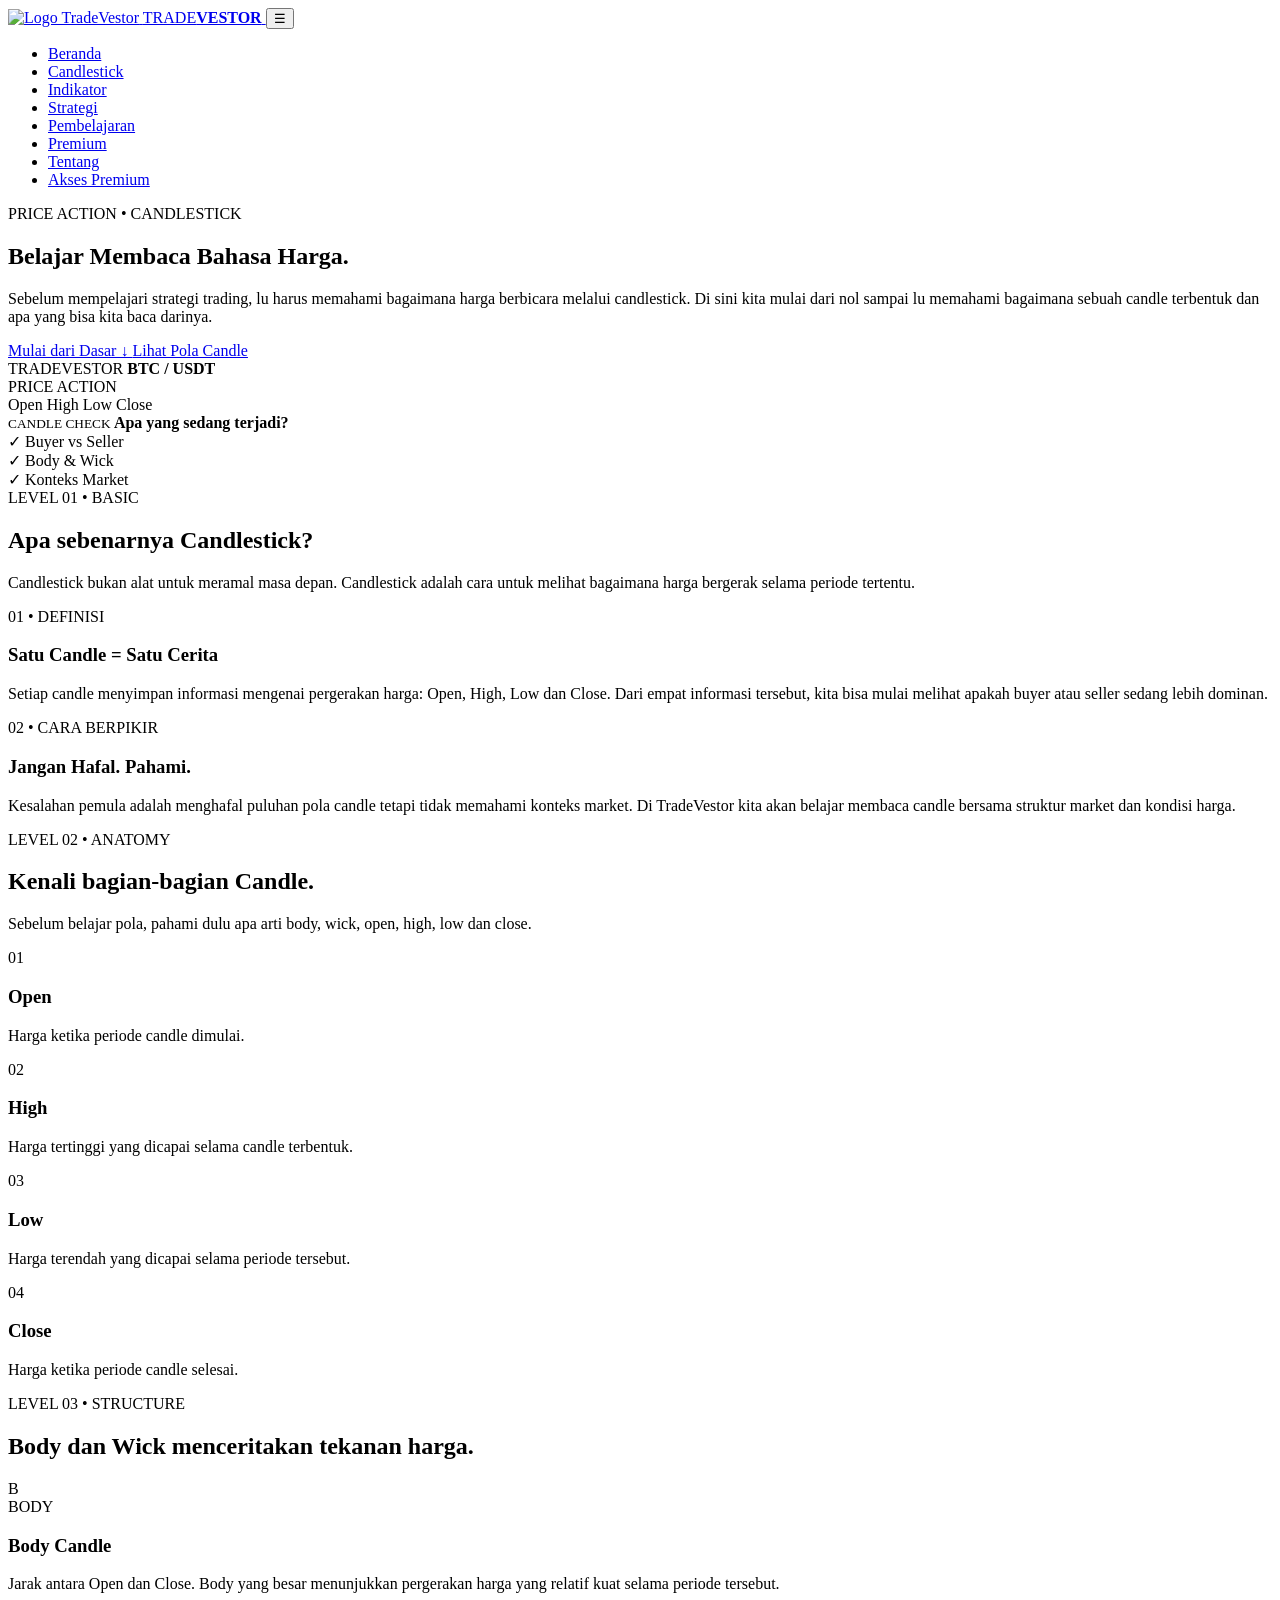
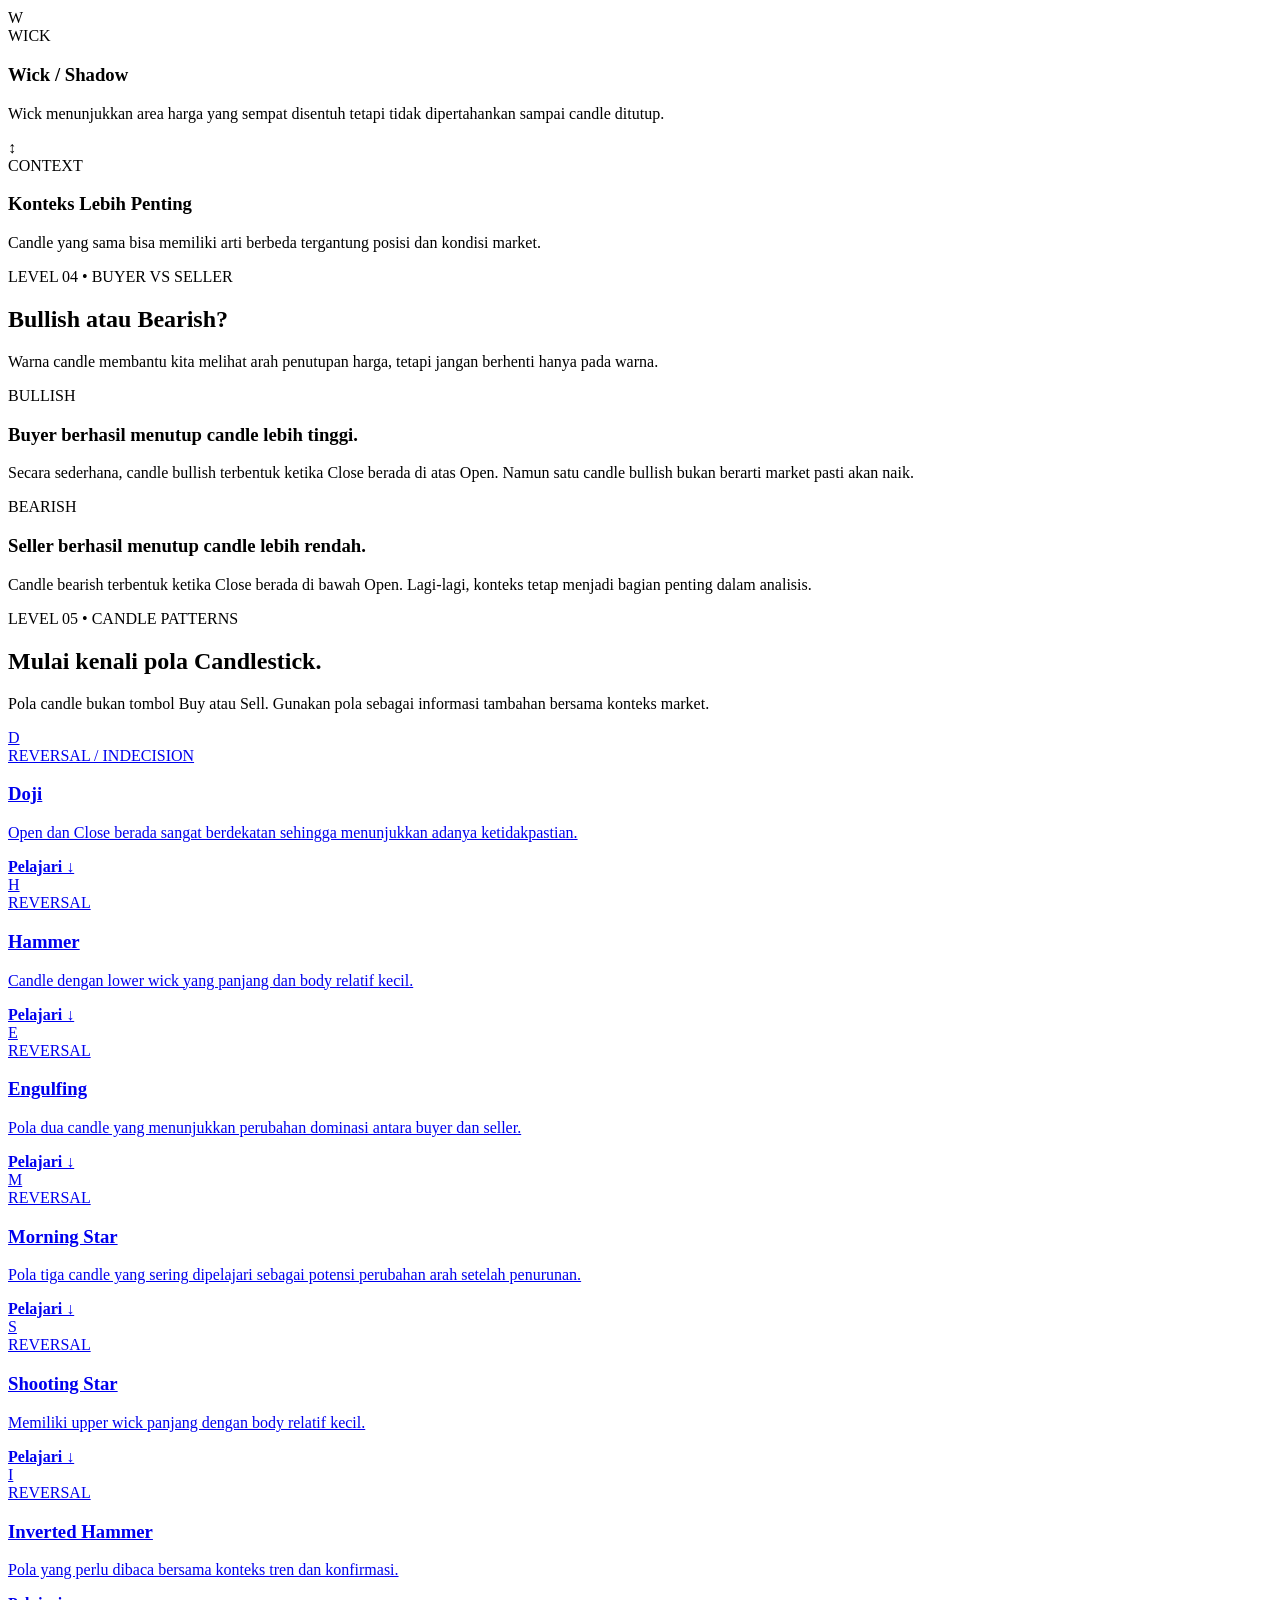
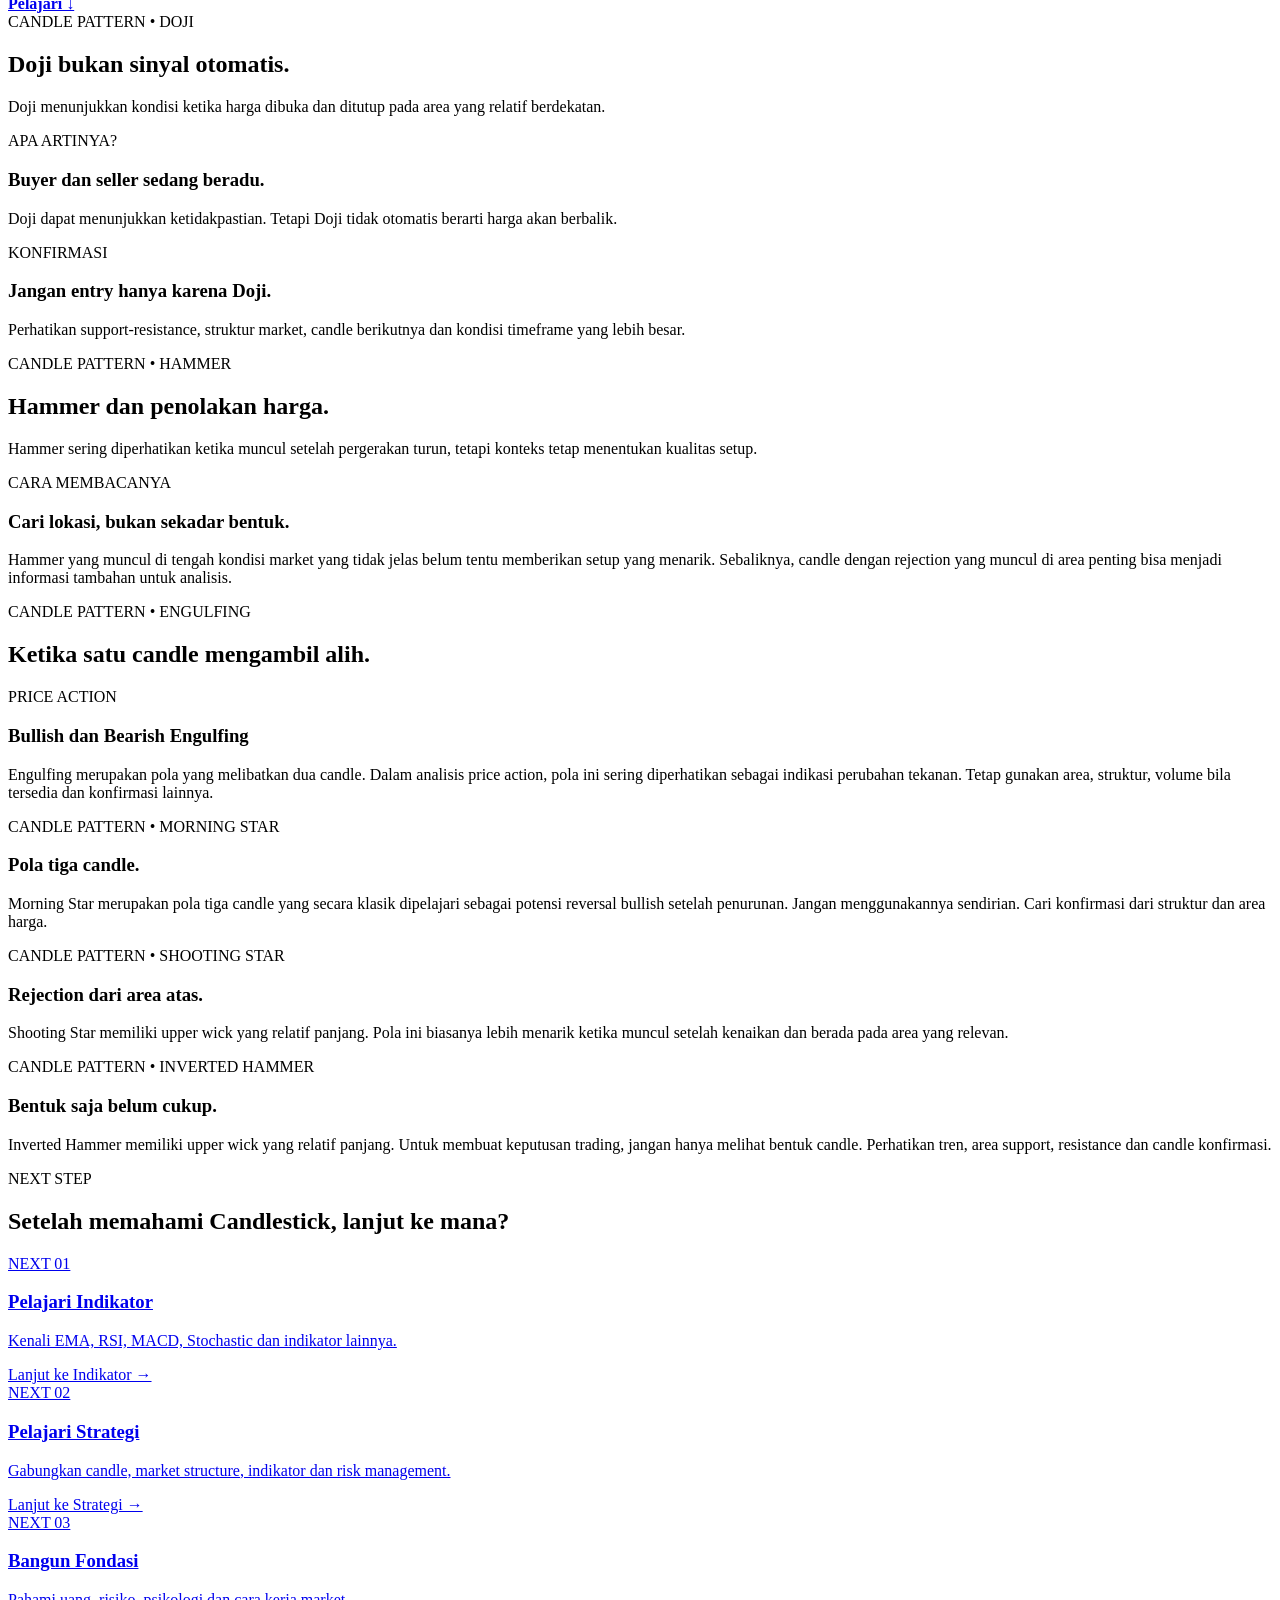
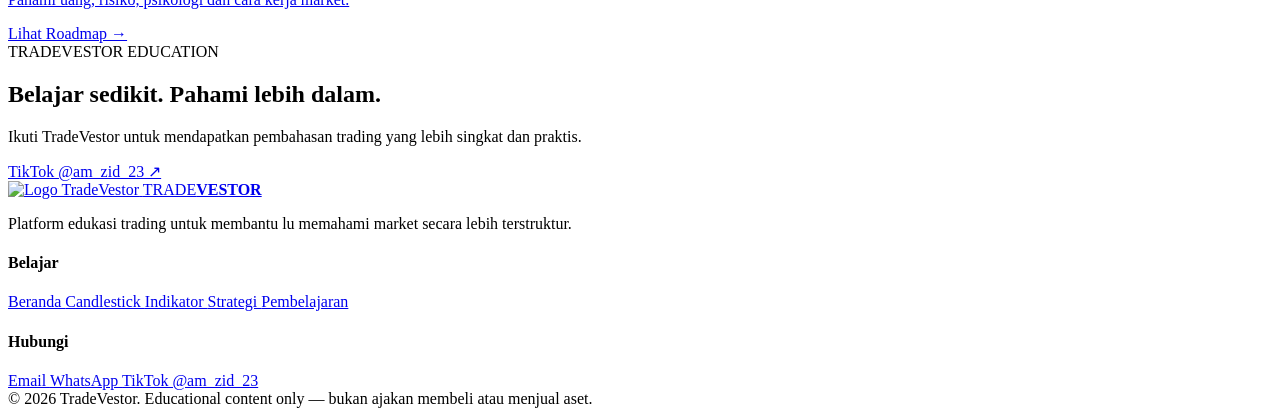
==== candlestick.html @ c384c340 "Update candlestick.html Signed-off-by: Master023 <113614652+Master023@users.noreply.github.com>" ====
<!DOCTYPE html>
<html lang="id">
<head>
    <meta charset="UTF-8">
    <meta name="viewport" content="width=device-width, initial-scale=1.0">

    <title>Belajar Candlestick dari Nol — TradeVestor</title>

    <meta name="description"
        content="Pelajari candlestick dari nol: Open, High, Low, Close, body, wick, Doji, Hammer, Engulfing, Morning Star dan pola candlestick lainnya.">

    <link rel="icon" href="assets/logo.jpg">
    <link rel="stylesheet" href="CSS/style.css">
</head>

<body>

<!-- ================= NAVBAR ================= -->

<header class="navbar">

    <div class="container nav-container">

        <a href="index.html" class="brand">

            <img
                src="assets/logo.jpg"
                alt="Logo TradeVestor"
            >

            <span>
                TRADE<b>VESTOR</b>
            </span>

        </a>

        <button
            class="menu-btn"
            id="menuBtn"
            aria-label="Buka menu"
        >
            ☰
        </button>

        <nav>

            <ul class="nav-links" id="navLinks">

                <li>
                    <a href="index.html">
                        Beranda
                    </a>
                </li>

                <li>
                    <a href="candlestick.html" class="active">
                        Candlestick
                    </a>
                </li>

                <li>
                    <a href="indikator.html">
                        Indikator
                    </a>
                </li>

                <li>
                    <a href="strategi.html">
                        Strategi
                    </a>
                </li>

                <li>
                    <a href="pembelajaran.html">
                        Pembelajaran
                    </a>
                </li>

                <li>
                    <a href="premium.html">
                        Premium
                    </a>
                </li>

                <li>
                    <a href="tentang.html">
                        Tentang
                    </a>
                </li>

                <li>
                    <a
                        href="premium.html"
                        class="nav-cta"
                    >
                        Akses Premium
                    </a>
                </li>

            </ul>

        </nav>

    </div>

</header>


<!-- ================= MAIN ================= -->

<main>


<!-- ================= HERO ================= -->

<section class="hero">

    <div class="container hero-grid">

        <div class="reveal">

            <span class="eyebrow">

                <span class="dot"></span>

                PRICE ACTION • CANDLESTICK

            </span>


            <h1>

                Belajar Membaca
                <span class="gradient">
                    Bahasa Harga.
                </span>

            </h1>


            <p class="lead">

                Sebelum mempelajari strategi trading,
                lu harus memahami bagaimana harga
                berbicara melalui candlestick.

                Di sini kita mulai dari nol sampai lu
                memahami bagaimana sebuah candle
                terbentuk dan apa yang bisa kita baca
                darinya.

            </p>


            <div class="actions">

                <a
                    href="#dasar"
                    class="btn btn-primary"
                >
                    Mulai dari Dasar ↓
                </a>


                <a
                    href="#pola"
                    class="btn btn-secondary"
                >
                    Lihat Pola Candle
                </a>

            </div>

        </div>


        <!-- ================= CHART ================= -->

        <div class="hero-visual reveal">

            <div class="chart-card">

                <div class="chart-header">

                    <div>

                        <span>
                            TRADEVESTOR
                        </span>

                        <strong>
                            BTC / USDT
                        </strong>

                    </div>

                    <div class="chart-status">
                        PRICE ACTION
                    </div>

                </div>


                <div class="chart-area">

                    <div class="chart-grid"></div>

                    <div class="candle candle-1">
                        <span class="wick"></span>
                        <span class="body"></span>
                    </div>

                    <div class="candle red candle-2">
                        <span class="wick"></span>
                        <span class="body"></span>
                    </div>

                    <div class="candle candle-3">
                        <span class="wick"></span>
                        <span class="body"></span>
                    </div>

                    <div class="candle candle-4">
                        <span class="wick"></span>
                        <span class="body"></span>
                    </div>

                    <div class="candle red candle-5">
                        <span class="wick"></span>
                        <span class="body"></span>
                    </div>

                    <div class="candle candle-6">
                        <span class="wick"></span>
                        <span class="body"></span>
                    </div>

                    <div class="candle red candle-7">
                        <span class="wick"></span>
                        <span class="body"></span>
                    </div>

                    <div class="candle candle-8">
                        <span class="wick"></span>
                        <span class="body"></span>
                    </div>

                    <div class="candle candle-9">
                        <span class="wick"></span>
                        <span class="body"></span>
                    </div>

                    <div class="chart-line"></div>

                </div>


                <div class="chart-footer">

                    <span>
                        Open
                    </span>

                    <span>
                        High
                    </span>

                    <span>
                        Low
                    </span>

                    <span>
                        Close
                    </span>

                </div>

            </div>


            <div class="floating-analysis">

                <small>
                    CANDLE CHECK
                </small>

                <strong>
                    Apa yang sedang terjadi?
                </strong>

                <div class="check">
                    ✓ Buyer vs Seller
                </div>

                <div class="check">
                    ✓ Body & Wick
                </div>

                <div class="check">
                    ✓ Konteks Market
                </div>

            </div>

        </div>

    </div>

</section>



<!-- ================= DASAR ================= -->

<section
    class="section"
    id="dasar"
>

    <div class="container">

        <div class="section-head">

            <span class="kicker">
                LEVEL 01 • BASIC
            </span>

            <h2>
                Apa sebenarnya Candlestick?
            </h2>

            <p>

                Candlestick bukan alat untuk
                meramal masa depan.

                Candlestick adalah cara untuk
                melihat bagaimana harga bergerak
                selama periode tertentu.

            </p>

        </div>


        <div class="split">


            <div class="article">

                <span class="tag">
                    01 • DEFINISI
                </span>

                <h3>
                    Satu Candle = Satu Cerita
                </h3>

                <p>

                    Setiap candle menyimpan informasi
                    mengenai pergerakan harga:

                    Open, High, Low dan Close.

                    Dari empat informasi tersebut,
                    kita bisa mulai melihat apakah
                    buyer atau seller sedang lebih dominan.

                </p>

            </div>


            <div class="article">

                <span class="tag">
                    02 • CARA BERPIKIR
                </span>

                <h3>
                    Jangan Hafal. Pahami.
                </h3>

                <p>

                    Kesalahan pemula adalah menghafal
                    puluhan pola candle tetapi tidak
                    memahami konteks market.

                    Di TradeVestor kita akan belajar
                    membaca candle bersama struktur
                    market dan kondisi harga.

                </p>

            </div>


        </div>

    </div>

</section>



<!-- ================= ANATOMY ================= -->

<section class="section">

    <div class="container">

        <div class="section-head">

            <span class="kicker">
                LEVEL 02 • ANATOMY
            </span>

            <h2>
                Kenali bagian-bagian Candle.
            </h2>

            <p>

                Sebelum belajar pola,
                pahami dulu apa arti body,
                wick, open, high, low dan close.

            </p>

        </div>


        <div class="grid-4">


            <div class="card">

                <div class="number">
                    01
                </div>

                <h3>
                    Open
                </h3>

                <p>

                    Harga ketika periode candle
                    dimulai.

                </p>

            </div>


            <div class="card">

                <div class="number">
                    02
                </div>

                <h3>
                    High
                </h3>

                <p>

                    Harga tertinggi yang dicapai
                    selama candle terbentuk.

                </p>

            </div>


            <div class="card">

                <div class="number">
                    03
                </div>

                <h3>
                    Low
                </h3>

                <p>

                    Harga terendah yang dicapai
                    selama periode tersebut.

                </p>

            </div>


            <div class="card">

                <div class="number">
                    04
                </div>

                <h3>
                    Close
                </h3>

                <p>

                    Harga ketika periode candle
                    selesai.

                </p>

            </div>


        </div>

    </div>

</section>



<!-- ================= BODY & WICK ================= -->

<section class="section">

    <div class="container">

        <div class="section-head">

            <span class="kicker">
                LEVEL 03 • STRUCTURE
            </span>

            <h2>
                Body dan Wick menceritakan
                tekanan harga.
            </h2>

        </div>


        <div class="learning-grid">


            <div class="learning-card">

                <div class="learning-icon">
                    B
                </div>

                <span class="tag">
                    BODY
                </span>

                <h3>
                    Body Candle
                </h3>

                <p>

                    Jarak antara Open dan Close.

                    Body yang besar menunjukkan
                    pergerakan harga yang relatif
                    kuat selama periode tersebut.

                </p>

            </div>


            <div class="learning-card">

                <div class="learning-icon">
                    W
                </div>

                <span class="tag">
                    WICK
                </span>

                <h3>
                    Wick / Shadow
                </h3>

                <p>

                    Wick menunjukkan area harga
                    yang sempat disentuh tetapi
                    tidak dipertahankan sampai
                    candle ditutup.

                </p>

            </div>


            <div class="learning-card">

                <div class="learning-icon">
                    ↕
                </div>

                <span class="tag">
                    CONTEXT
                </span>

                <h3>
                    Konteks Lebih Penting
                </h3>

                <p>

                    Candle yang sama bisa memiliki
                    arti berbeda tergantung posisi
                    dan kondisi market.

                </p>

            </div>


        </div>

    </div>

</section>



<!-- ================= BULLISH BEARISH ================= -->

<section class="section">

    <div class="container">

        <div class="section-head">

            <span class="kicker">
                LEVEL 04 • BUYER VS SELLER
            </span>

            <h2>
                Bullish atau Bearish?
            </h2>

            <p>

                Warna candle membantu kita melihat
                arah penutupan harga, tetapi jangan
                berhenti hanya pada warna.

            </p>

        </div>


        <div class="split">


            <div class="article">

                <span class="tag">
                    BULLISH
                </span>

                <h3>
                    Buyer berhasil menutup candle
                    lebih tinggi.
                </h3>

                <p>

                    Secara sederhana, candle bullish
                    terbentuk ketika Close berada
                    di atas Open.

                    Namun satu candle bullish
                    bukan berarti market pasti
                    akan naik.

                </p>

            </div>


            <div class="article">

                <span class="tag">
                    BEARISH
                </span>

                <h3>
                    Seller berhasil menutup candle
                    lebih rendah.
                </h3>

                <p>

                    Candle bearish terbentuk ketika
                    Close berada di bawah Open.

                    Lagi-lagi, konteks tetap menjadi
                    bagian penting dalam analisis.

                </p>

            </div>


        </div>

    </div>

</section>



<!-- ================= POLA ================= -->

<section
    class="section"
    id="pola"
>

    <div class="container">

        <div class="section-head">

            <span class="kicker">
                LEVEL 05 • CANDLE PATTERNS
            </span>

            <h2>
                Mulai kenali pola Candlestick.
            </h2>

            <p>

                Pola candle bukan tombol Buy atau Sell.
                Gunakan pola sebagai informasi tambahan
                bersama konteks market.

            </p>

        </div>


        <div class="learning-grid">


            <a
                href="#doji"
                class="learning-card"
            >

                <div class="learning-icon">
                    D
                </div>

                <span class="tag">
                    REVERSAL / INDECISION
                </span>

                <h3>
                    Doji
                </h3>

                <p>

                    Open dan Close berada sangat
                    berdekatan sehingga menunjukkan
                    adanya ketidakpastian.

                </p>

                <strong>
                    Pelajari ↓
                </strong>

            </a>


            <a
                href="#hammer"
                class="learning-card"
            >

                <div class="learning-icon">
                    H
                </div>

                <span class="tag">
                    REVERSAL
                </span>

                <h3>
                    Hammer
                </h3>

                <p>

                    Candle dengan lower wick yang
                    panjang dan body relatif kecil.

                </p>

                <strong>
                    Pelajari ↓
                </strong>

            </a>


            <a
                href="#engulfing"
                class="learning-card"
            >

                <div class="learning-icon">
                    E
                </div>

                <span class="tag">
                    REVERSAL
                </span>

                <h3>
                    Engulfing
                </h3>

                <p>

                    Pola dua candle yang menunjukkan
                    perubahan dominasi antara buyer
                    dan seller.

                </p>

                <strong>
                    Pelajari ↓
                </strong>

            </a>


            <a
                href="#morningstar"
                class="learning-card"
            >

                <div class="learning-icon">
                    M
                </div>

                <span class="tag">
                    REVERSAL
                </span>

                <h3>
                    Morning Star
                </h3>

                <p>

                    Pola tiga candle yang sering
                    dipelajari sebagai potensi
                    perubahan arah setelah penurunan.

                </p>

                <strong>
                    Pelajari ↓
                </strong>

            </a>


            <a
                href="#shootingstar"
                class="learning-card"
            >

                <div class="learning-icon">
                    S
                </div>

                <span class="tag">
                    REVERSAL
                </span>

                <h3>
                    Shooting Star
                </h3>

                <p>

                    Memiliki upper wick panjang
                    dengan body relatif kecil.

                </p>

                <strong>
                    Pelajari ↓
                </strong>

            </a>


            <a
                href="#invertedhammer"
                class="learning-card"
            >

                <div class="learning-icon">
                    I
                </div>

                <span class="tag">
                    REVERSAL
                </span>

                <h3>
                    Inverted Hammer
                </h3>

                <p>

                    Pola yang perlu dibaca bersama
                    konteks tren dan konfirmasi.

                </p>

                <strong>
                    Pelajari ↓
                </strong>

            </a>


        </div>

    </div>

</section>



<!-- ================= DOJI ================= -->

<section
    class="section"
    id="doji"
>

    <div class="container">

        <div class="section-head">

            <span class="kicker">
                CANDLE PATTERN • DOJI
            </span>

            <h2>
                Doji bukan sinyal otomatis.
            </h2>

            <p>

                Doji menunjukkan kondisi ketika
                harga dibuka dan ditutup pada
                area yang relatif berdekatan.

            </p>

        </div>


        <div class="split">


            <div class="article">

                <span class="tag">
                    APA ARTINYA?
                </span>

                <h3>
                    Buyer dan seller sedang beradu.
                </h3>

                <p>

                    Doji dapat menunjukkan
                    ketidakpastian.

                    Tetapi Doji tidak otomatis
                    berarti harga akan berbalik.

                </p>

            </div>


            <div class="article">

                <span class="tag">
                    KONFIRMASI
                </span>

                <h3>
                    Jangan entry hanya karena Doji.
                </h3>

                <p>

                    Perhatikan support-resistance,
                    struktur market, candle berikutnya
                    dan kondisi timeframe yang lebih besar.

                </p>

            </div>


        </div>

    </div>

</section>



<!-- ================= HAMMER ================= -->

<section
    class="section"
    id="hammer"
>

    <div class="container">

        <div class="section-head">

            <span class="kicker">
                CANDLE PATTERN • HAMMER
            </span>

            <h2>
                Hammer dan penolakan harga.
            </h2>

            <p>

                Hammer sering diperhatikan ketika
                muncul setelah pergerakan turun,
                tetapi konteks tetap menentukan
                kualitas setup.

            </p>

        </div>


        <div class="article">

            <span class="tag">
                CARA MEMBACANYA
            </span>

            <h3>
                Cari lokasi, bukan sekadar bentuk.
            </h3>

            <p>

                Hammer yang muncul di tengah kondisi
                market yang tidak jelas belum tentu
                memberikan setup yang menarik.

                Sebaliknya, candle dengan rejection
                yang muncul di area penting bisa
                menjadi informasi tambahan untuk
                analisis.

            </p>

        </div>

    </div>

</section>



<!-- ================= ENGULFING ================= -->

<section
    class="section"
    id="engulfing"
>

    <div class="container">

        <div class="section-head">

            <span class="kicker">
                CANDLE PATTERN • ENGULFING
            </span>

            <h2>
                Ketika satu candle mengambil alih.
            </h2>

        </div>


        <div class="article">

            <span class="tag">
                PRICE ACTION
            </span>

            <h3>
                Bullish dan Bearish Engulfing
            </h3>

            <p>

                Engulfing merupakan pola yang
                melibatkan dua candle.

                Dalam analisis price action,
                pola ini sering diperhatikan
                sebagai indikasi perubahan tekanan.

                Tetap gunakan area, struktur,
                volume bila tersedia dan
                konfirmasi lainnya.

            </p>

        </div>

    </div>

</section>



<!-- ================= MORNING STAR ================= -->

<section
    class="section"
    id="morningstar"
>

    <div class="container">

        <div class="article">

            <span class="tag">
                CANDLE PATTERN • MORNING STAR
            </span>

            <h3>
                Pola tiga candle.
            </h3>

            <p>

                Morning Star merupakan pola tiga
                candle yang secara klasik dipelajari
                sebagai potensi reversal bullish
                setelah penurunan.

                Jangan menggunakannya sendirian.
                Cari konfirmasi dari struktur dan
                area harga.

            </p>

        </div>

    </div>

</section>



<!-- ================= SHOOTING STAR ================= -->

<section
    class="section"
    id="shootingstar"
>

    <div class="container">

        <div class="article">

            <span class="tag">
                CANDLE PATTERN • SHOOTING STAR
            </span>

            <h3>
                Rejection dari area atas.
            </h3>

            <p>

                Shooting Star memiliki upper wick
                yang relatif panjang.

                Pola ini biasanya lebih menarik
                ketika muncul setelah kenaikan
                dan berada pada area yang relevan.

            </p>

        </div>

    </div>

</section>



<!-- ================= INVERTED HAMMER ================= -->

<section
    class="section"
    id="invertedhammer"
>

    <div class="container">

        <div class="article">

            <span class="tag">
                CANDLE PATTERN • INVERTED HAMMER
            </span>

            <h3>
                Bentuk saja belum cukup.
            </h3>

            <p>

                Inverted Hammer memiliki upper wick
                yang relatif panjang.

                Untuk membuat keputusan trading,
                jangan hanya melihat bentuk candle.

                Perhatikan tren, area support,
                resistance dan candle konfirmasi.

            </p>

        </div>

    </div>

</section>



<!-- ================= ROADMAP ================= -->

<section class="section">

    <div class="container">

        <div class="section-head">

            <span class="kicker">
                NEXT STEP
            </span>

            <h2>
                Setelah memahami Candlestick,
                lanjut ke mana?
            </h2>

        </div>


        <div class="grid-3">


            <a
                href="indikator.html"
                class="card"
            >

                <div class="number">
                    NEXT 01
                </div>

                <h3>
                    Pelajari Indikator
                </h3>

                <p>

                    Kenali EMA, RSI, MACD,
                    Stochastic dan indikator lainnya.

                </p>

                <span>
                    Lanjut ke Indikator →
                </span>

            </a>


            <a
                href="strategi.html"
                class="card"
            >

                <div class="number">
                    NEXT 02
                </div>

                <h3>
                    Pelajari Strategi
                </h3>

                <p>

                    Gabungkan candle,
                    market structure,
                    indikator dan risk management.

                </p>

                <span>
                    Lanjut ke Strategi →
                </span>

            </a>


            <a
                href="pembelajaran.html"
                class="card"
            >

                <div class="number">
                    NEXT 03
                </div>

                <h3>
                    Bangun Fondasi
                </h3>

                <p>

                    Pahami uang, risiko,
                    psikologi dan cara kerja market.

                </p>

                <span>
                    Lihat Roadmap →
                </span>

            </a>


        </div>

    </div>

</section>



<!-- ================= CTA ================= -->

<section class="section">

    <div class="container">

        <div class="social-box">

            <div>

                <span class="kicker">
                    TRADEVESTOR EDUCATION
                </span>

                <h2>
                    Belajar sedikit.
                    Pahami lebih dalam.
                </h2>

                <p>

                    Ikuti TradeVestor untuk
                    mendapatkan pembahasan trading
                    yang lebih singkat dan praktis.

                </p>

            </div>


            <div class="actions">

                <a
                    href="https://www.tiktok.com/@am_zid_23?_r=1&_t=ZS-98n6b4WuMBJ"
                    target="_blank"
                    class="btn btn-primary"
                >
                    TikTok @am_zid_23 ↗
                </a>

            </div>

        </div>

    </div>

</section>


</main>



<!-- ================= FOOTER ================= -->

<footer>

    <div class="container">

        <div class="footer-grid">


            <div class="footer-brand">

                <a
                    href="index.html"
                    class="brand"
                >

                    <img
                        src="assets/logo.jpg"
                        alt="Logo TradeVestor"
                    >

                    <span>
                        TRADE<b>VESTOR</b>
                    </span>

                </a>


                <p>

                    Platform edukasi trading
                    untuk membantu lu memahami
                    market secara lebih terstruktur.

                </p>

            </div>


            <div>

                <h4>
                    Belajar
                </h4>

                <a href="index.html">
                    Beranda
                </a>

                <a href="candlestick.html">
                    Candlestick
                </a>

                <a href="indikator.html">
                    Indikator
                </a>

                <a href="strategi.html">
                    Strategi
                </a>

                <a href="pembelajaran.html">
                    Pembelajaran
                </a>

            </div>


            <div>

                <h4>
                    Hubungi
                </h4>

                <a href="mailto:startingfromzero95@gmail.com">
                    Email
                </a>

                <a
                    href="https://wa.me/6285872061255"
                    target="_blank"
                >
                    WhatsApp
                </a>

                <a
                    href="https://www.tiktok.com/@am_zid_23?_r=1&_t=ZS-98n6b4WuMBJ"
                    target="_blank"
                >
                    TikTok @am_zid_23
                </a>

            </div>


        </div>


        <div class="copyright">

            © 2026 TradeVestor.
            Educational content only —
            bukan ajakan membeli atau menjual aset.

        </div>

    </div>

</footer>


<!-- ================= JAVASCRIPT ================= -->

<script src="js/script.js"></script>

</body>
</html>
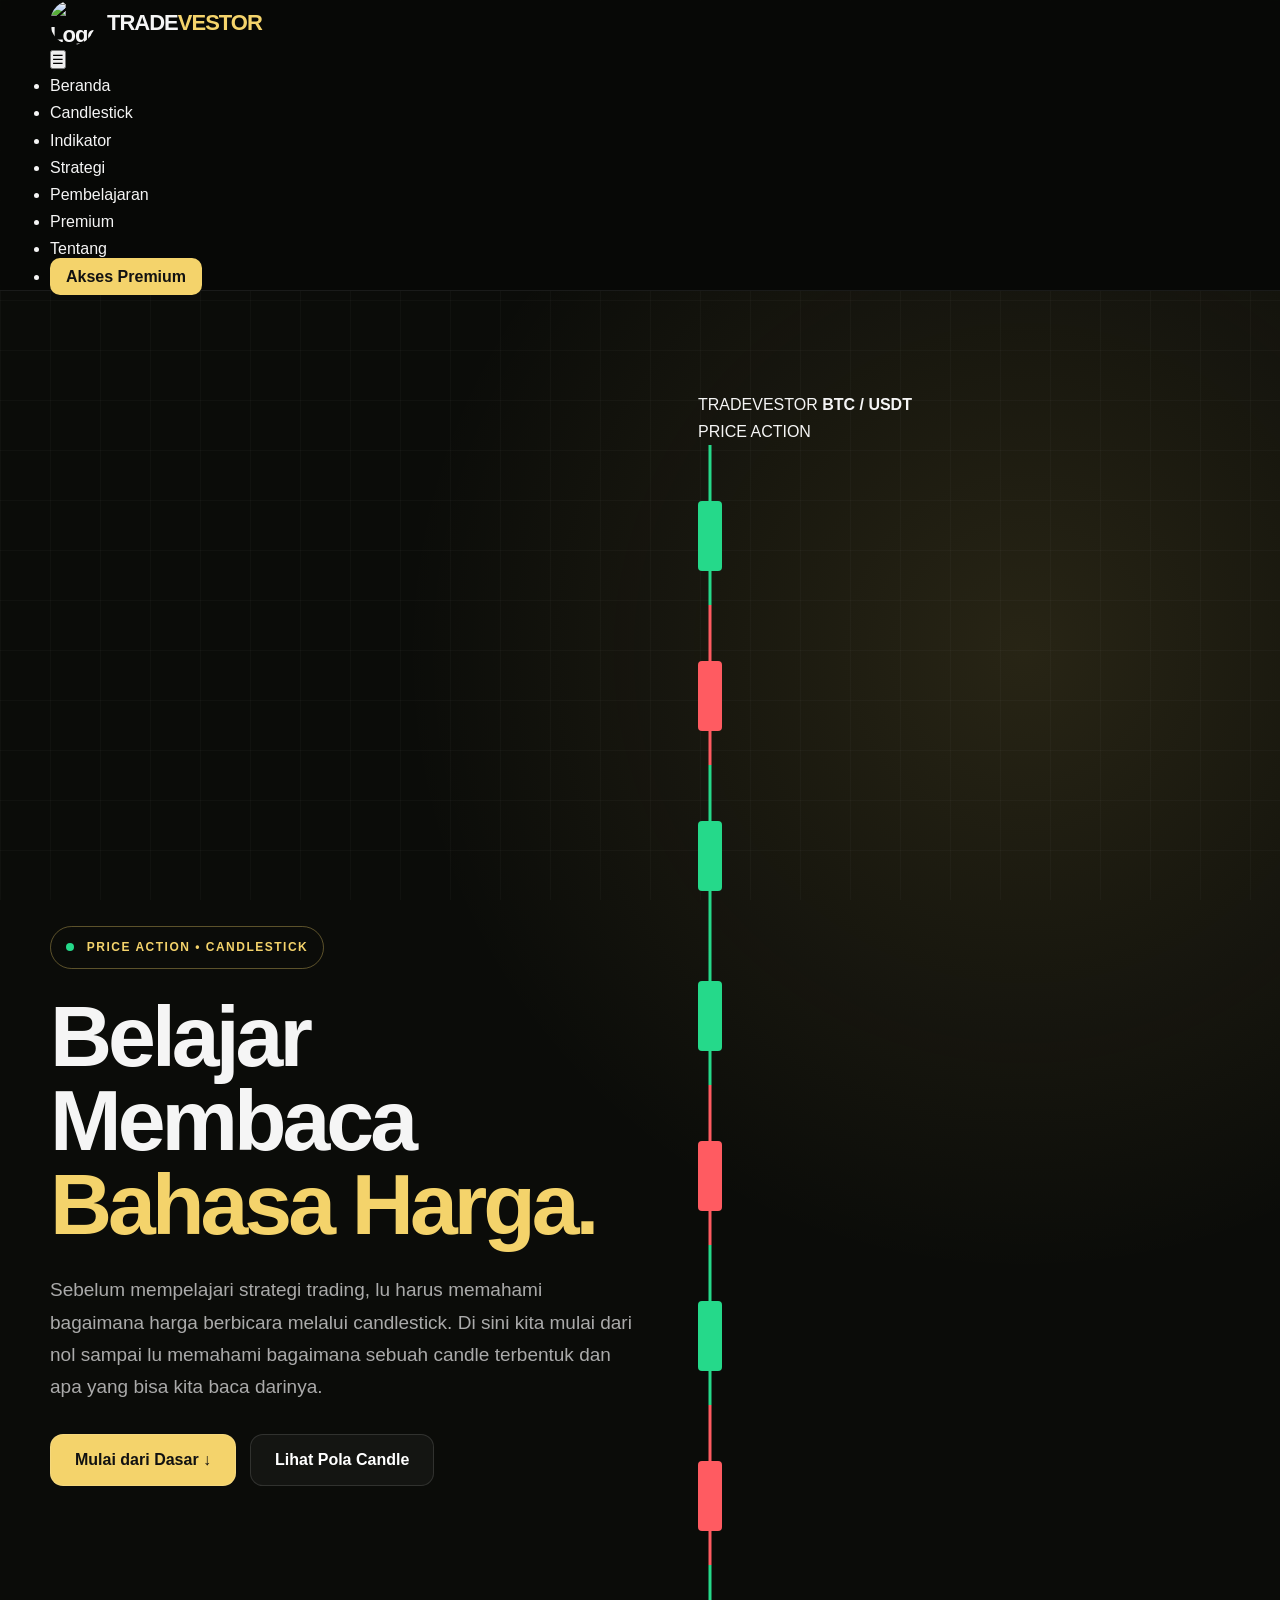
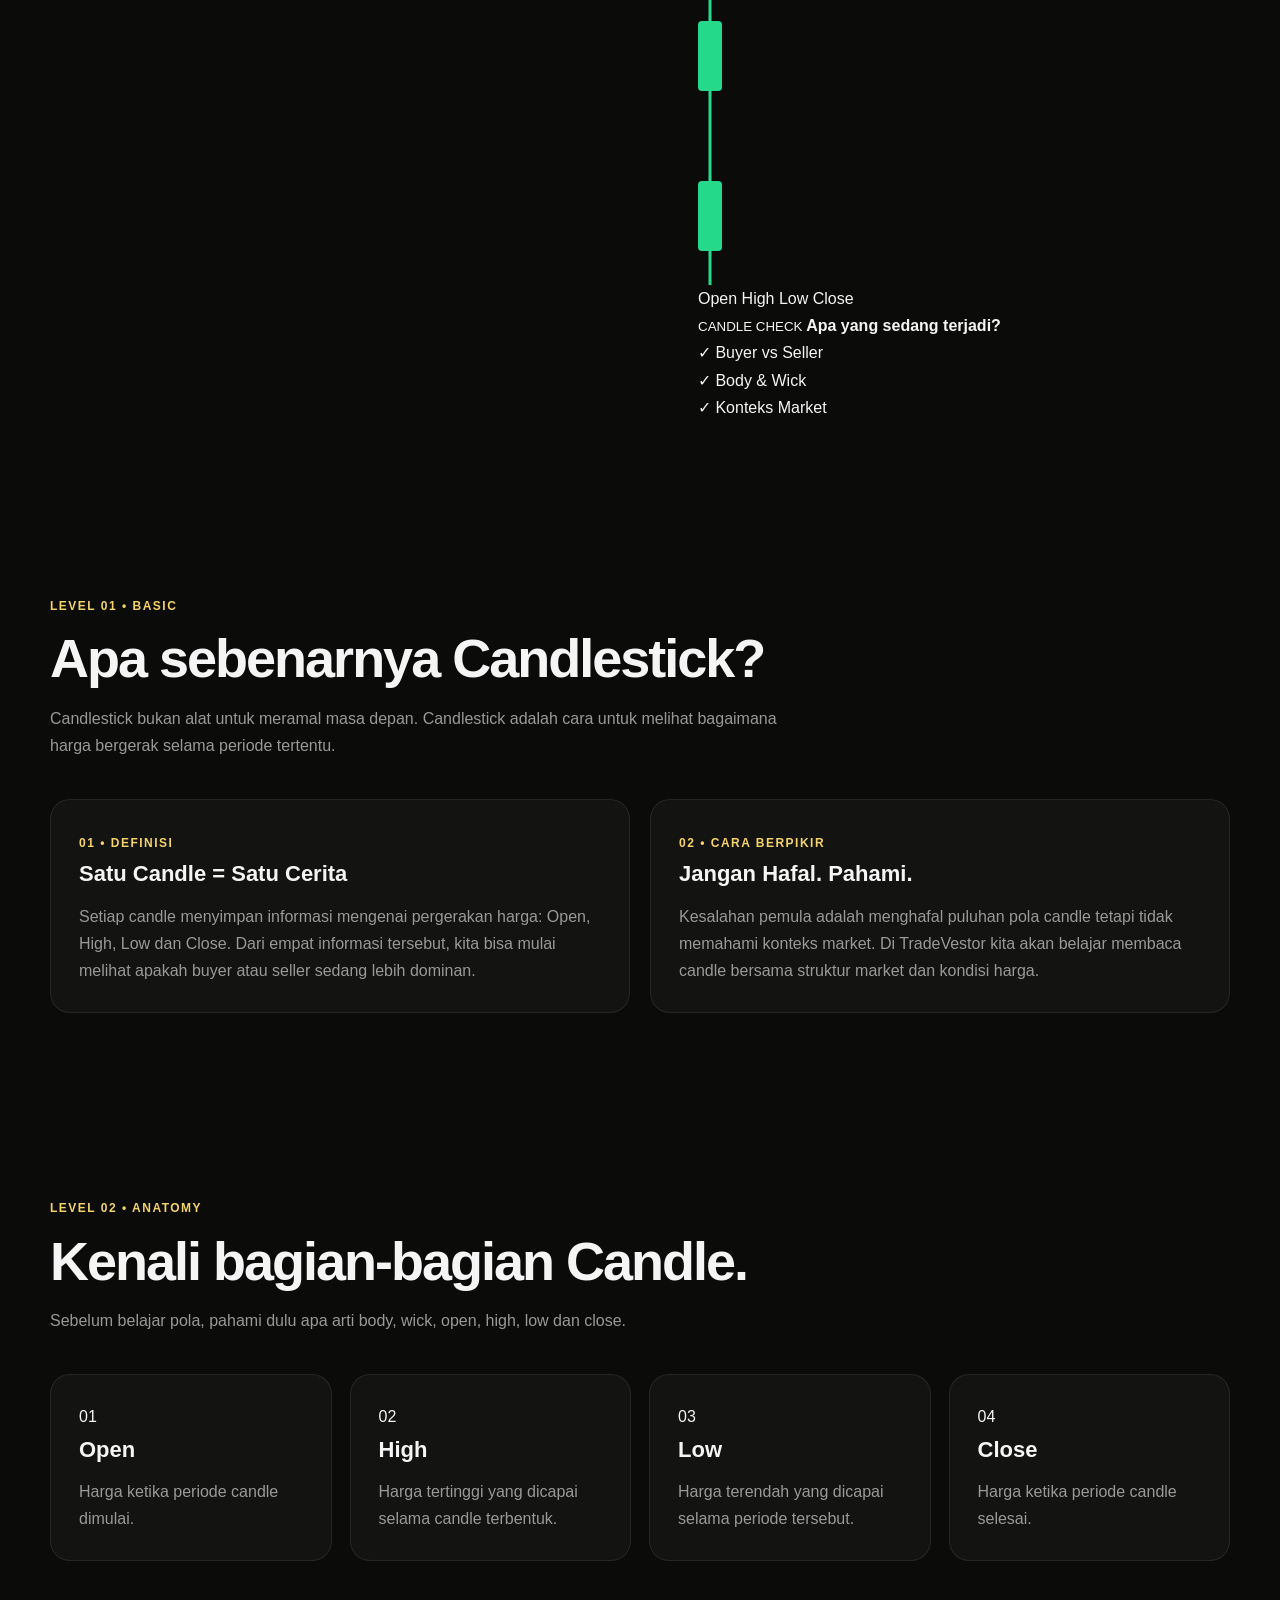
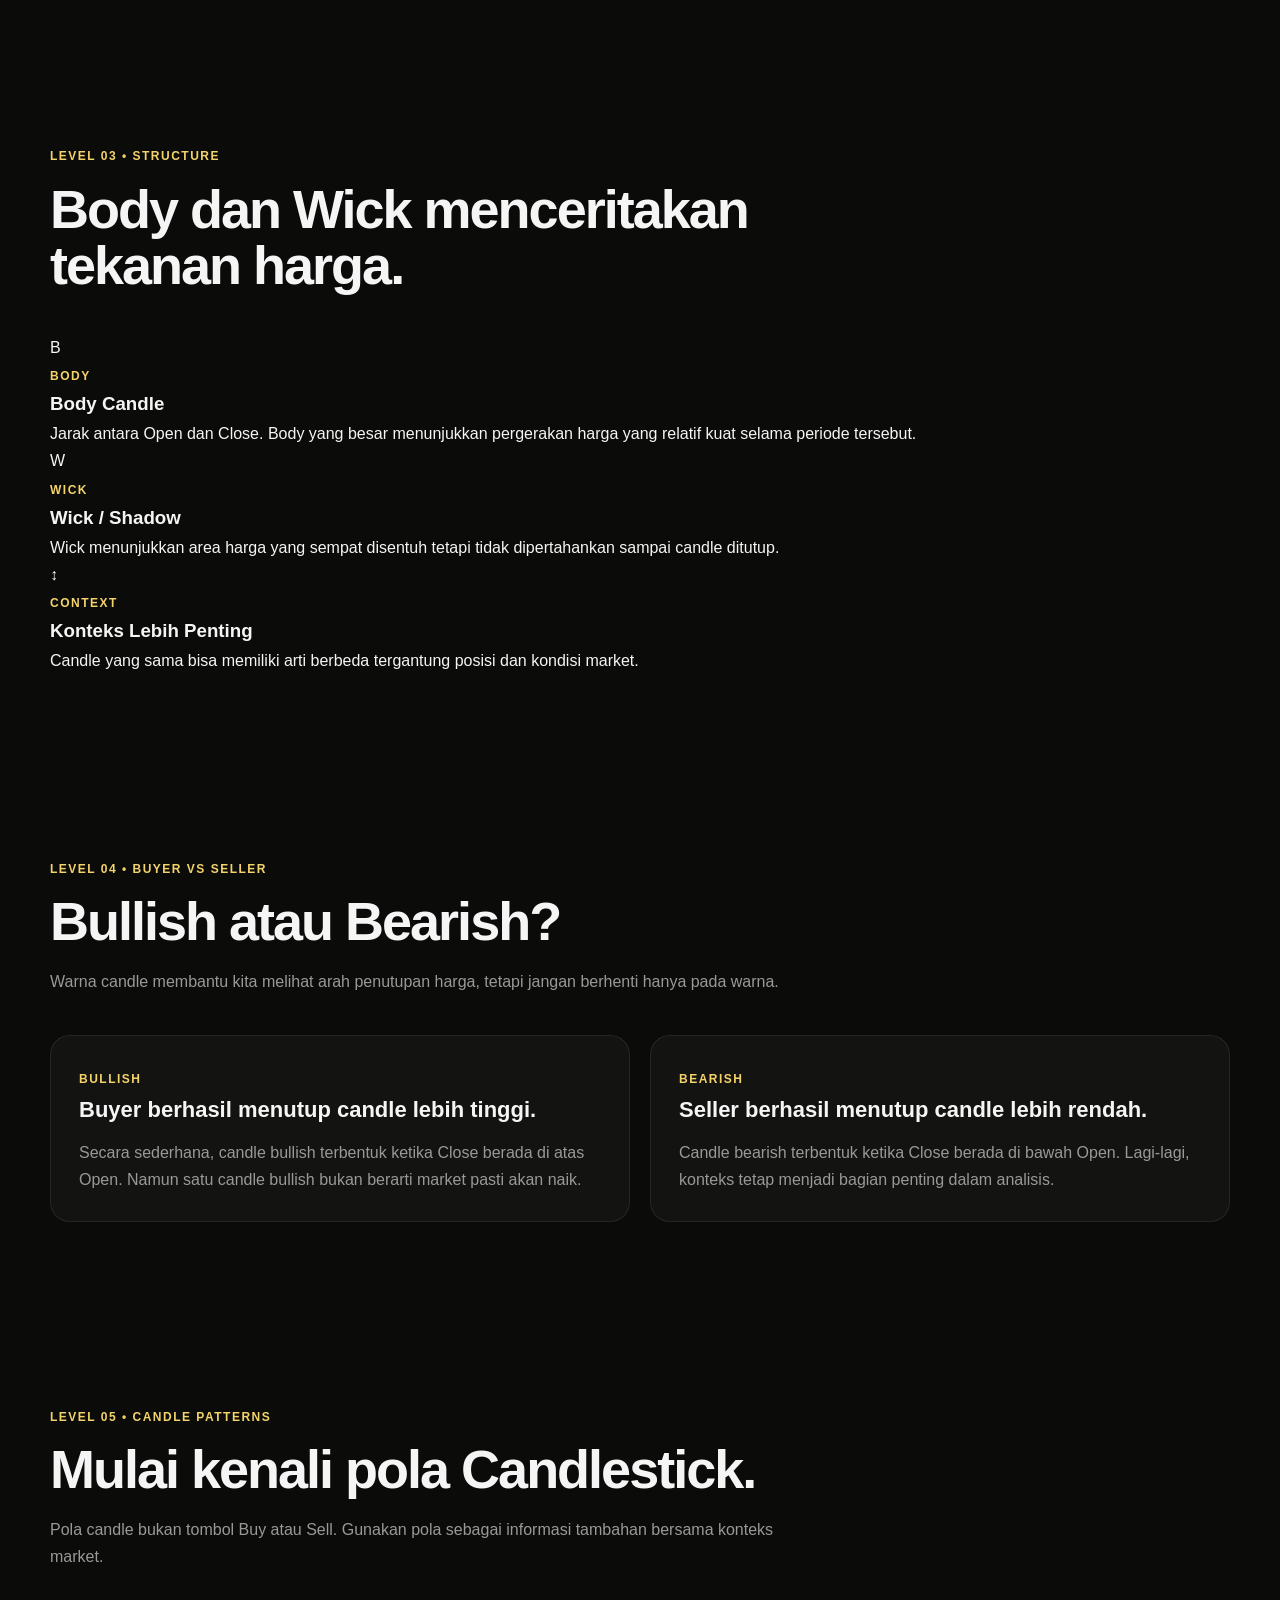
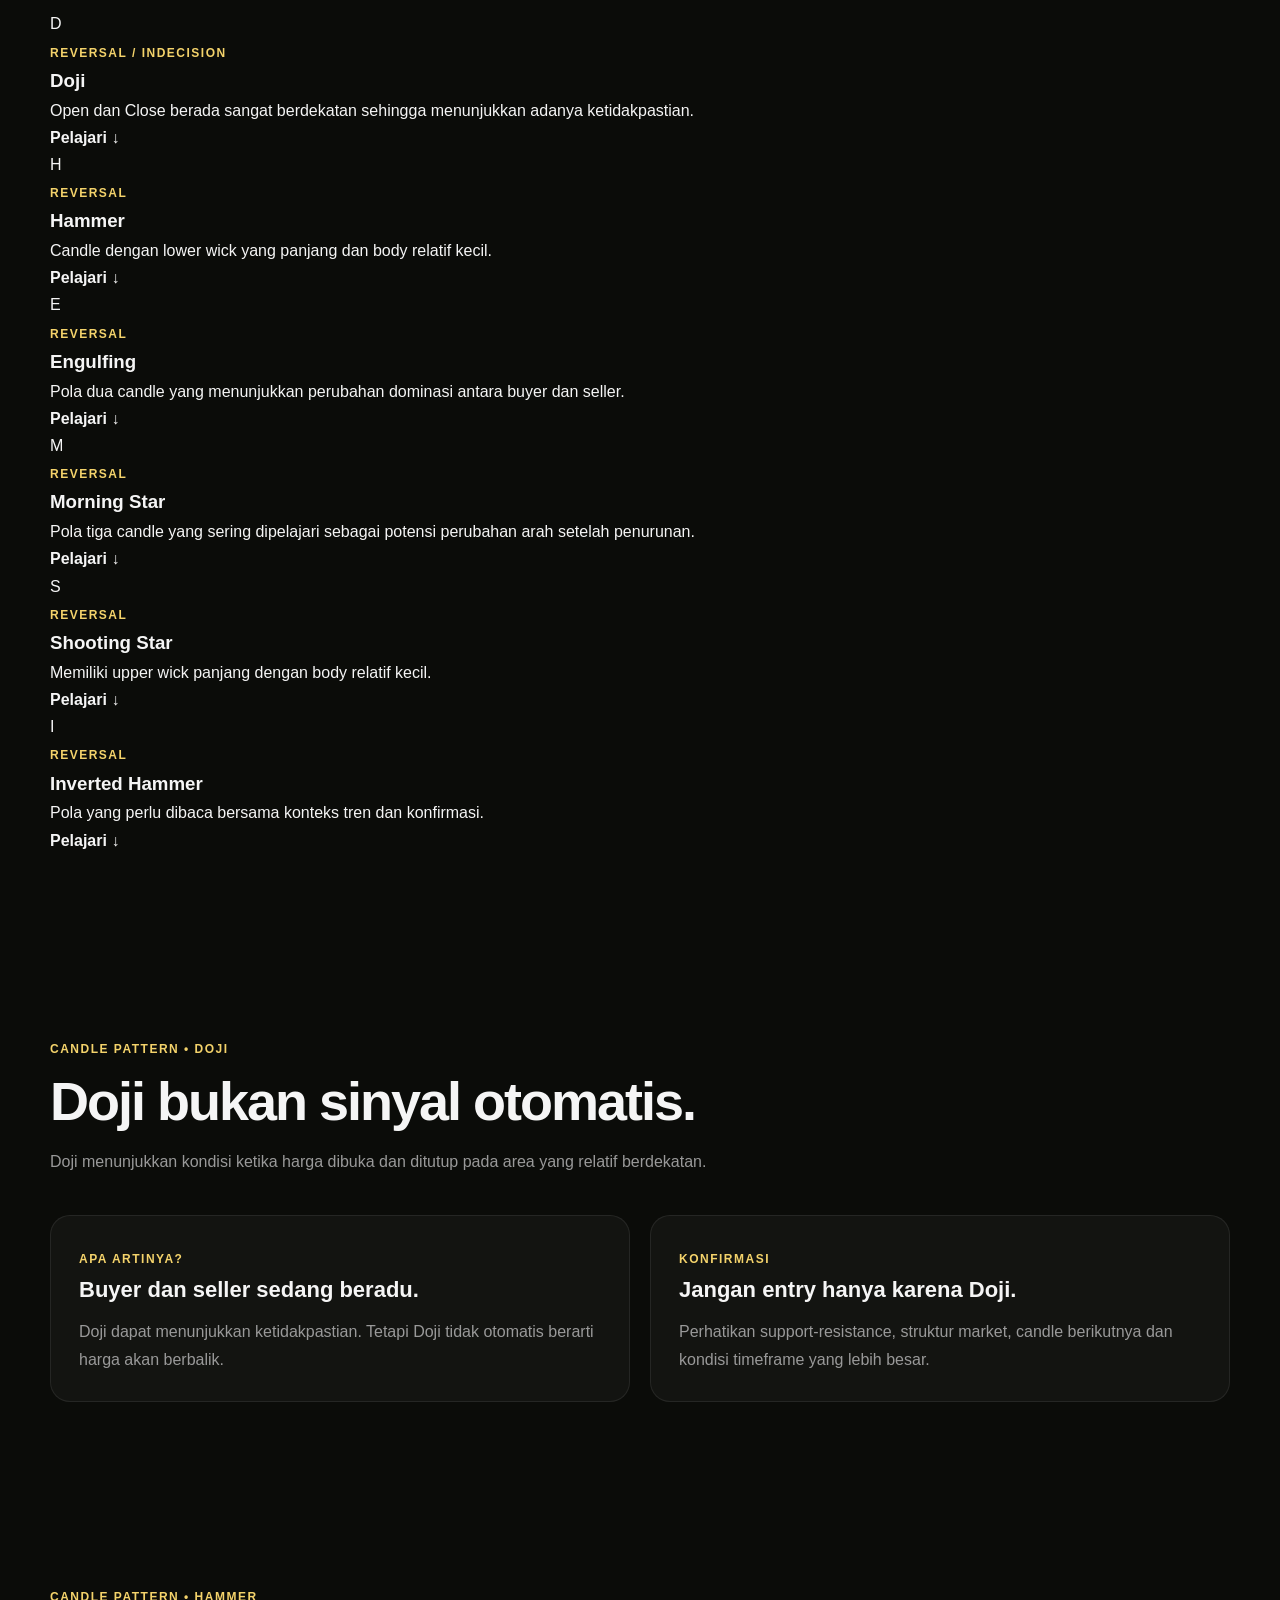
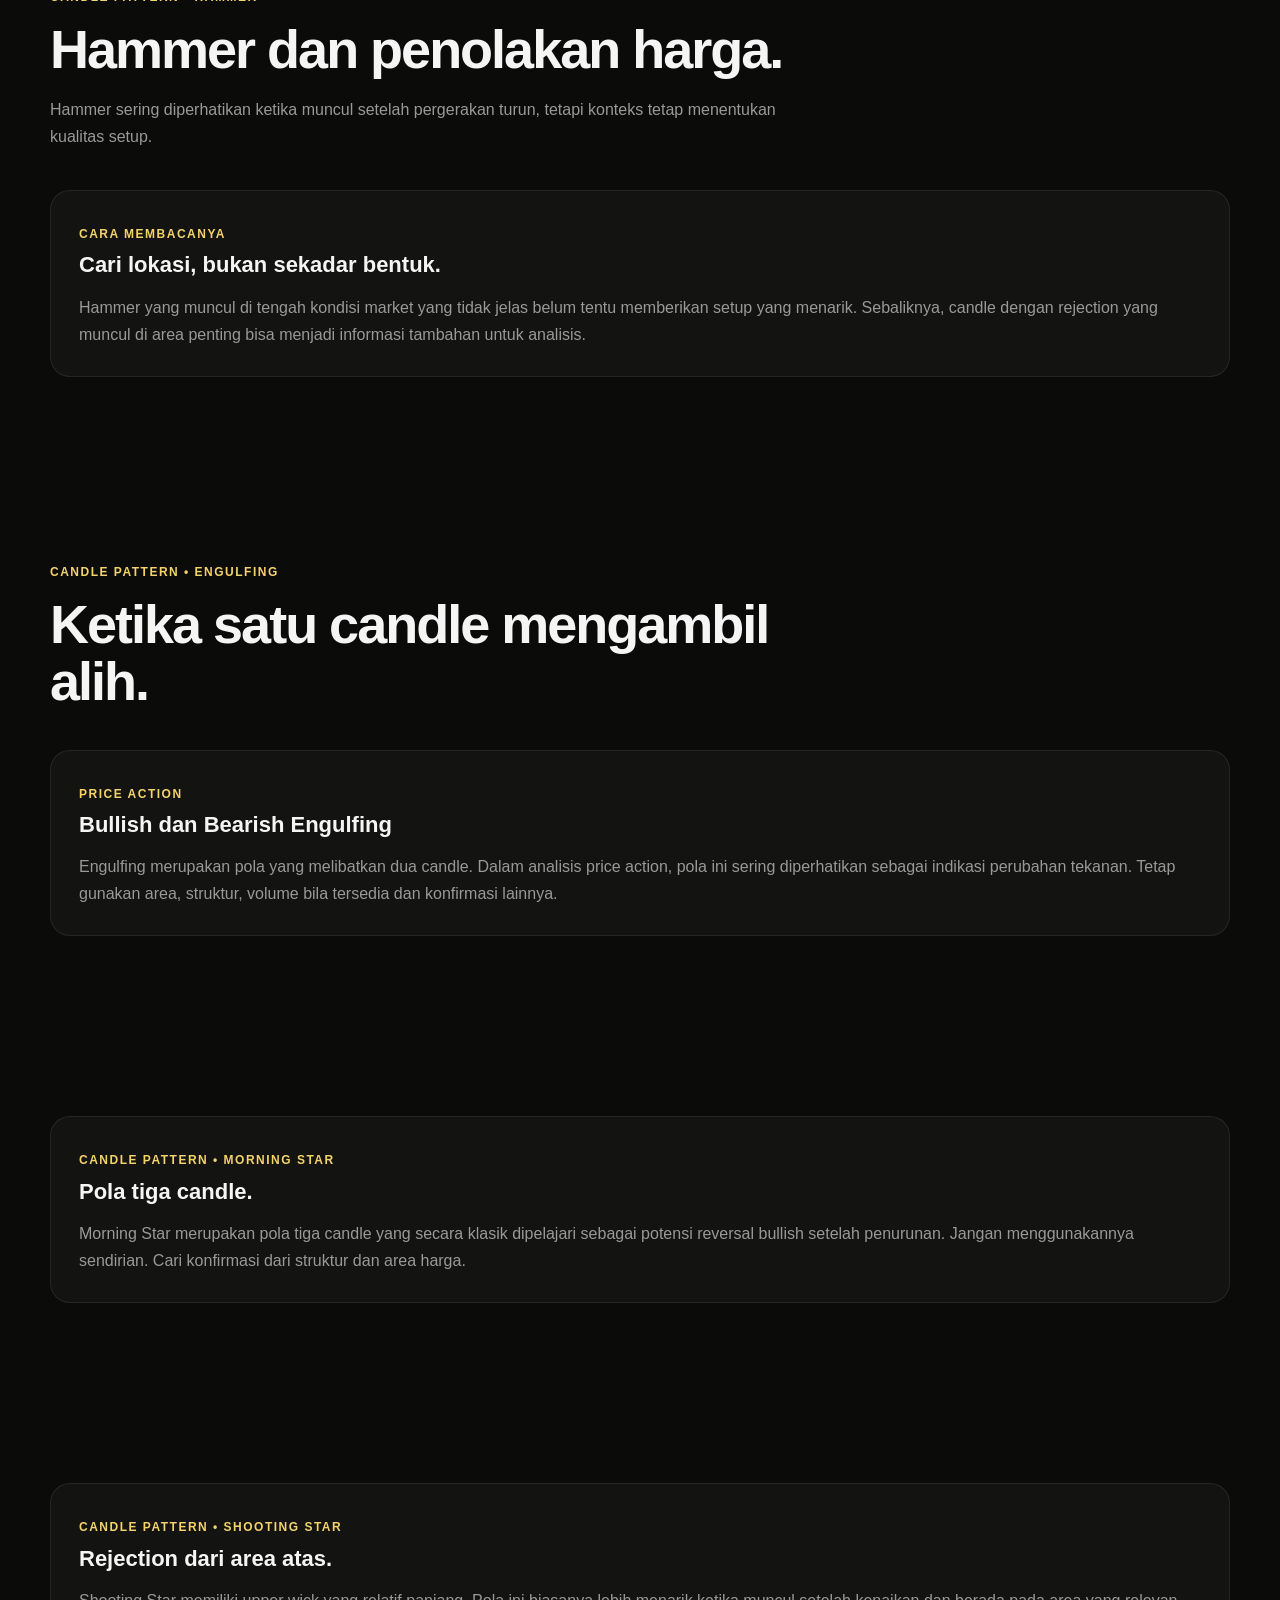
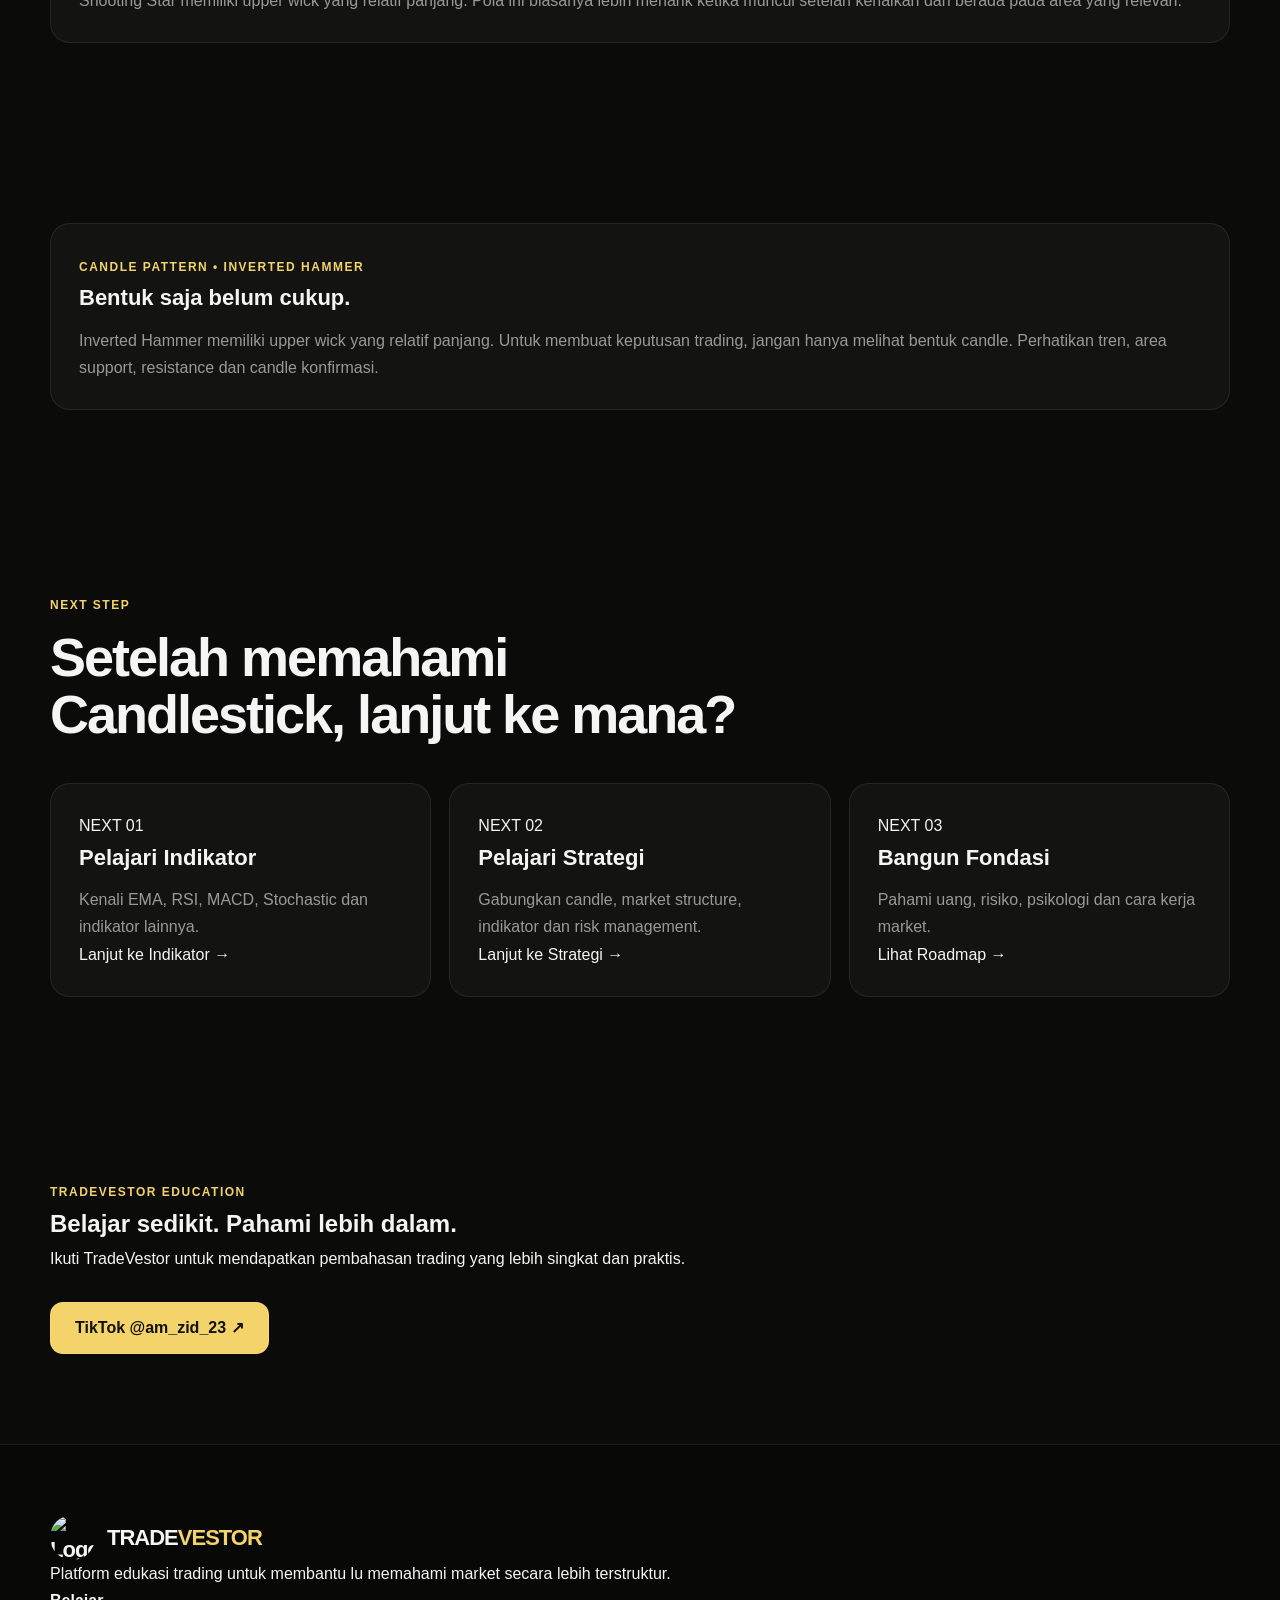
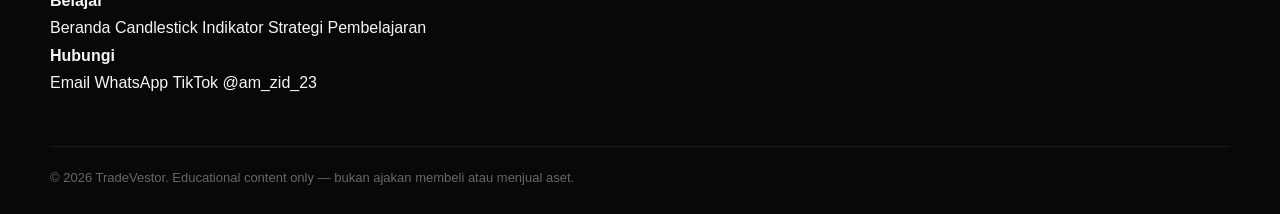
==== commit 6d911a61: "Update candlestick.html Signed-off-by: Master023 <113614652+Master023@users.noreply.github.com>" ====
--- a/candlestick.html
+++ b/candlestick.html
@@ -9,8 +9,8 @@
     <meta name="description"
         content="Pelajari candlestick dari nol: Open, High, Low, Close, body, wick, Doji, Hammer, Engulfing, Morning Star dan pola candlestick lainnya.">
 
-    <link rel="icon" href="assets/logo.jpg">
-    <link rel="stylesheet" href="CSS/style.css">
+    <link rel="icon" href="logo.jpg">
+    <link rel="stylesheet" href="css/style.css">
 </head>
 
 <body>
--- a/css/style.css
+++ b/css/style.css
@@ -0,0 +1,570 @@
+* {
+    box-sizing: border-box;
+    margin: 0;
+    padding: 0;
+}
+
+html {
+    scroll-behavior: smooth;
+}
+
+body {
+    font-family: Arial, Helvetica, sans-serif;
+    background: #0b0c09;
+    color: #f5f5f5;
+    line-height: 1.7;
+}
+
+a {
+    color: inherit;
+    text-decoration: none;
+}
+
+img {
+    max-width: 100%;
+    display: block;
+}
+
+.container {
+    width: min(1180px, calc(100% - 40px));
+    margin: auto;
+}
+
+/* =========================
+   NAVBAR
+========================= */
+
+header {
+    position: sticky;
+    top: 0;
+    z-index: 1000;
+    background: rgba(8, 9, 7, .94);
+    border-bottom: 1px solid rgba(255,255,255,.08);
+    backdrop-filter: blur(15px);
+}
+
+.nav {
+    min-height: 76px;
+    display: flex;
+    align-items: center;
+    justify-content: space-between;
+    gap: 20px;
+}
+
+.brand {
+    display: flex;
+    align-items: center;
+    gap: 12px;
+    font-size: 22px;
+    font-weight: 900;
+    letter-spacing: -1px;
+}
+
+.brand img {
+    width: 45px;
+    height: 45px;
+    object-fit: cover;
+    border-radius: 50%;
+}
+
+.brand b {
+    color: #f4d36b;
+}
+
+.navlinks {
+    list-style: none;
+    display: flex;
+    align-items: center;
+    gap: 22px;
+}
+
+.navlinks a {
+    color: #ddd;
+    font-size: 14px;
+    transition: .25s;
+}
+
+.navlinks a:hover,
+.navlinks .active {
+    color: #f4d36b;
+}
+
+.nav-cta {
+    padding: 10px 16px;
+    border-radius: 10px;
+    background: #f4d36b;
+    color: #111 !important;
+    font-weight: 700;
+}
+
+.menu {
+    display: none;
+    border: 0;
+    background: transparent;
+    color: white;
+    font-size: 30px;
+    cursor: pointer;
+}
+
+/* =========================
+   HERO
+========================= */
+
+.hero {
+    padding: 100px 0 80px;
+    background:
+        radial-gradient(circle at 80% 20%, rgba(244,211,107,.12), transparent 35%),
+        #0b0c09;
+}
+
+.hero-grid {
+    display: grid;
+    grid-template-columns: 1.05fr .95fr;
+    align-items: center;
+    gap: 60px;
+}
+
+.eyebrow,
+.kicker,
+.tag {
+    display: inline-block;
+    color: #f4d36b;
+    font-weight: 800;
+    text-transform: uppercase;
+    letter-spacing: 1.5px;
+    font-size: 12px;
+}
+
+.eyebrow {
+    padding: 10px 15px;
+    border: 1px solid rgba(244,211,107,.35);
+    border-radius: 999px;
+}
+
+.dot {
+    display: inline-block;
+    width: 8px;
+    height: 8px;
+    margin-right: 8px;
+    border-radius: 50%;
+    background: #25d98a;
+}
+
+h1 {
+    margin-top: 25px;
+    font-size: clamp(48px, 7vw, 86px);
+    line-height: .98;
+    letter-spacing: -4px;
+}
+
+.gradient {
+    color: #f4d36b;
+}
+
+.lead {
+    margin-top: 28px;
+    max-width: 700px;
+    color: #aaa;
+    font-size: 19px;
+}
+
+.actions {
+    display: flex;
+    flex-wrap: wrap;
+    gap: 14px;
+    margin-top: 30px;
+}
+
+.btn {
+    display: inline-flex;
+    justify-content: center;
+    align-items: center;
+    min-height: 52px;
+    padding: 0 24px;
+    border-radius: 13px;
+    font-weight: 800;
+    cursor: pointer;
+    border: 1px solid rgba(255,255,255,.12);
+}
+
+.btn-primary {
+    background: #f4d36b;
+    color: #111;
+}
+
+.btn-secondary {
+    background: rgba(255,255,255,.04);
+    color: white;
+}
+
+.btn-outline {
+    background: transparent;
+    color: white;
+}
+
+.notice {
+    padding: 15px;
+    border-left: 3px solid #f4d36b;
+    color: #999;
+    background: rgba(255,255,255,.03);
+}
+
+/* =========================
+   CHART
+========================= */
+
+.hero-card {
+    border: 1px solid rgba(255,255,255,.1);
+    border-radius: 25px;
+    overflow: hidden;
+    background: #10120e;
+}
+
+.chart-wrap {
+    position: relative;
+    min-height: 420px;
+    overflow: hidden;
+    padding: 30px;
+    background: #0d0f0d;
+}
+
+.chart-grid {
+    position: absolute;
+    inset: 0;
+    opacity: .5;
+    background-image:
+        linear-gradient(rgba(255,255,255,.05) 1px, transparent 1px),
+        linear-gradient(90deg, rgba(255,255,255,.05) 1px, transparent 1px);
+    background-size: 50px 50px;
+}
+
+.chart-badge {
+    position: relative;
+    z-index: 3;
+    color: #f4d36b;
+    font-size: 12px;
+    font-weight: 800;
+    letter-spacing: 1.5px;
+}
+
+/* CANDLESTICK */
+
+.candles {
+    position: absolute;
+    left: 40px;
+    right: 40px;
+    bottom: 55px;
+    height: 280px;
+
+    display: flex;
+    flex-direction: row;
+    align-items: flex-end;
+    justify-content: space-around;
+    gap: 15px;
+
+    z-index: 2;
+}
+
+.candle {
+    position: relative;
+    width: 24px;
+    height: 160px;
+    flex: 0 0 24px;
+}
+
+.candle .wick {
+    position: absolute;
+    left: 50%;
+    top: 0;
+    bottom: 0;
+    width: 3px;
+    transform: translateX(-50%);
+    background: #25d98a;
+}
+
+.candle .body {
+    position: absolute;
+    left: 50%;
+    top: 35%;
+    width: 24px;
+    height: 70px;
+    transform: translateX(-50%);
+    border-radius: 4px;
+    background: #25d98a;
+}
+
+.candle.red .wick,
+.candle.red .body {
+    background: #ff5b61;
+}
+
+.c1 { height: 180px; }
+.c2 { height: 230px; }
+.c3 { height: 140px; }
+.c4 { height: 210px; }
+.c5 { height: 170px; }
+.c6 { height: 250px; }
+.c7 { height: 130px; }
+.c8 { height: 200px; }
+.c9 { height: 160px; }
+
+.chart-label {
+    position: absolute;
+    left: 30px;
+    bottom: 20px;
+    color: #777;
+    font-size: 12px;
+}
+
+/* =========================
+   STATBAR
+========================= */
+
+.statbar {
+    display: grid;
+    grid-template-columns: repeat(3, 1fr);
+}
+
+.mini {
+    padding: 20px;
+    border-right: 1px solid rgba(255,255,255,.08);
+}
+
+.mini strong {
+    display: block;
+    color: #f4d36b;
+    font-size: 20px;
+}
+
+.mini span {
+    color: #aaa;
+    font-size: 13px;
+}
+
+/* =========================
+   SECTION
+========================= */
+
+.section {
+    padding: 90px 0;
+}
+
+.section-head {
+    max-width: 750px;
+    margin-bottom: 40px;
+}
+
+.section-head h2 {
+    margin-top: 12px;
+    font-size: clamp(32px, 5vw, 54px);
+    line-height: 1.05;
+    letter-spacing: -2px;
+}
+
+.section-head p {
+    margin-top: 18px;
+    color: #999;
+}
+
+/* =========================
+   CARD
+========================= */
+
+.grid-4 {
+    display: grid;
+    grid-template-columns: repeat(4, 1fr);
+    gap: 18px;
+}
+
+.grid-3 {
+    display: grid;
+    grid-template-columns: repeat(3, 1fr);
+    gap: 18px;
+}
+
+.card,
+.article {
+    padding: 28px;
+    border-radius: 20px;
+    background: rgba(255,255,255,.035);
+    border: 1px solid rgba(255,255,255,.08);
+    transition: .25s;
+}
+
+.card:hover {
+    transform: translateY(-5px);
+    border-color: rgba(244,211,107,.35);
+}
+
+.card .icon {
+    color: #f4d36b;
+    font-size: 25px;
+    font-weight: 900;
+    margin-bottom: 20px;
+}
+
+.card h3,
+.article h3 {
+    font-size: 22px;
+    margin-bottom: 10px;
+}
+
+.card p,
+.article p {
+    color: #999;
+}
+
+.split {
+    display: grid;
+    grid-template-columns: repeat(2, 1fr);
+    gap: 20px;
+}
+
+/* =========================
+   FOOTER
+========================= */
+
+footer {
+    padding: 70px 0 25px;
+    border-top: 1px solid rgba(255,255,255,.08);
+    background: #080907;
+}
+
+.footer {
+    display: grid;
+    grid-template-columns: 2fr 1fr 1fr;
+    gap: 50px;
+}
+
+.footer h4 {
+    margin-bottom: 15px;
+    color: #f4d36b;
+}
+
+.footer a {
+    display: block;
+    margin-bottom: 8px;
+    color: #999;
+}
+
+.copyright {
+    margin-top: 50px;
+    padding-top: 20px;
+    border-top: 1px solid rgba(255,255,255,.08);
+    color: #666;
+    font-size: 13px;
+}
+
+/* =========================
+   MOBILE
+========================= */
+
+@media (max-width: 850px) {
+
+    .navlinks {
+        display: none;
+        position: absolute;
+        top: 76px;
+        left: 0;
+        right: 0;
+        padding: 20px;
+        flex-direction: column;
+        align-items: stretch;
+        background: #0b0c09;
+        border-bottom: 1px solid rgba(255,255,255,.1);
+    }
+
+    .navlinks.show {
+        display: flex;
+    }
+
+    .menu {
+        display: block;
+    }
+
+    .hero-grid {
+        grid-template-columns: 1fr;
+    }
+
+    .grid-4 {
+        grid-template-columns: repeat(2, 1fr);
+    }
+
+    .grid-3 {
+        grid-template-columns: repeat(2, 1fr);
+    }
+
+    .footer {
+        grid-template-columns: 1fr 1fr;
+    }
+}
+
+@media (max-width: 600px) {
+
+    .container {
+        width: min(100% - 28px, 1180px);
+    }
+
+    .hero {
+        padding: 65px 0;
+    }
+
+    h1 {
+        font-size: 48px;
+        letter-spacing: -2px;
+    }
+
+    .lead {
+        font-size: 17px;
+    }
+
+    .actions {
+        flex-direction: column;
+    }
+
+    .btn {
+        width: 100%;
+    }
+
+    .grid-4,
+    .grid-3,
+    .split,
+    .footer {
+        grid-template-columns: 1fr;
+    }
+
+    .chart-wrap {
+        min-height: 350px;
+        padding: 20px;
+    }
+
+    .candles {
+        left: 20px;
+        right: 20px;
+        bottom: 45px;
+        height: 230px;
+        gap: 8px;
+    }
+
+    .candle {
+        width: 18px;
+        flex-basis: 18px;
+    }
+
+    .candle .body {
+        width: 18px;
+    }
+
+    .candle .wick {
+        width: 2px;
+    }
+
+    .statbar {
+        grid-template-columns: 1fr;
+    }
+
+    .mini {
+        border-right: 0;
+        border-bottom: 1px solid rgba(255,255,255,.08);
+    }
+}
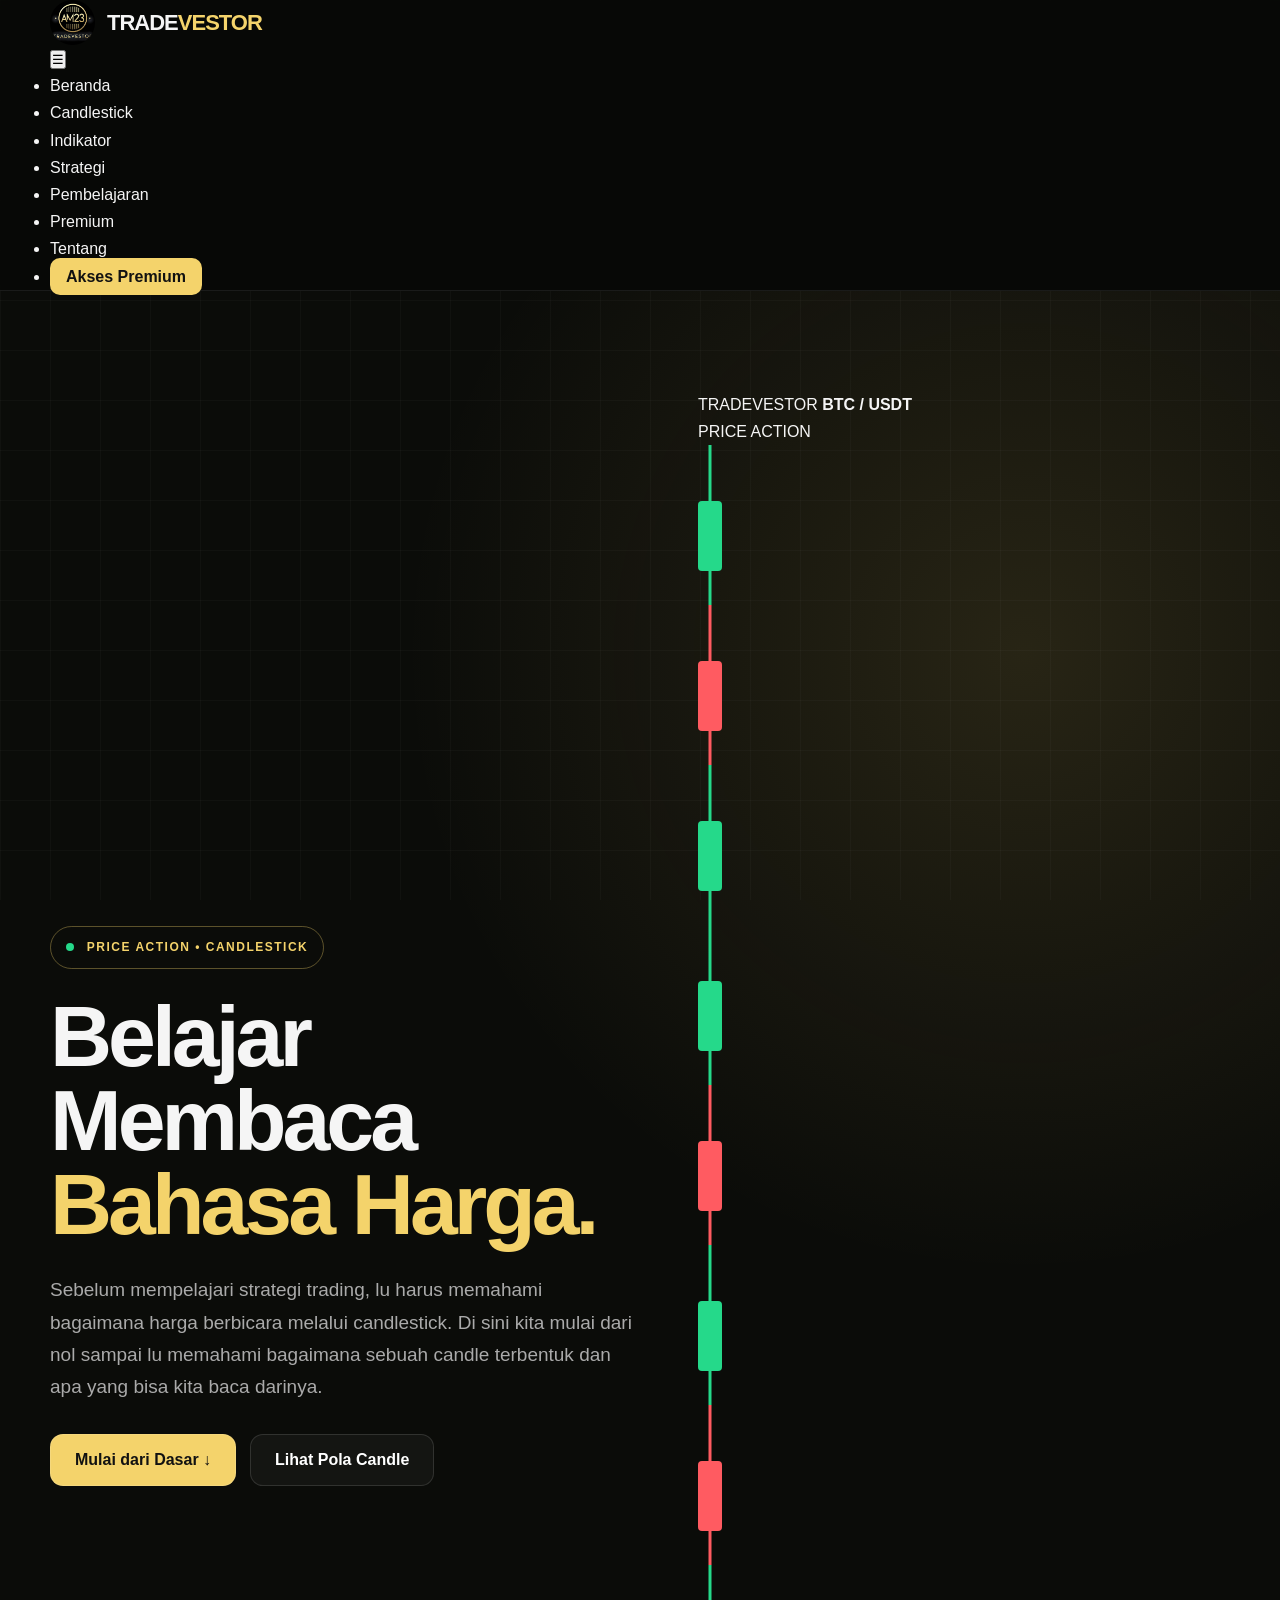
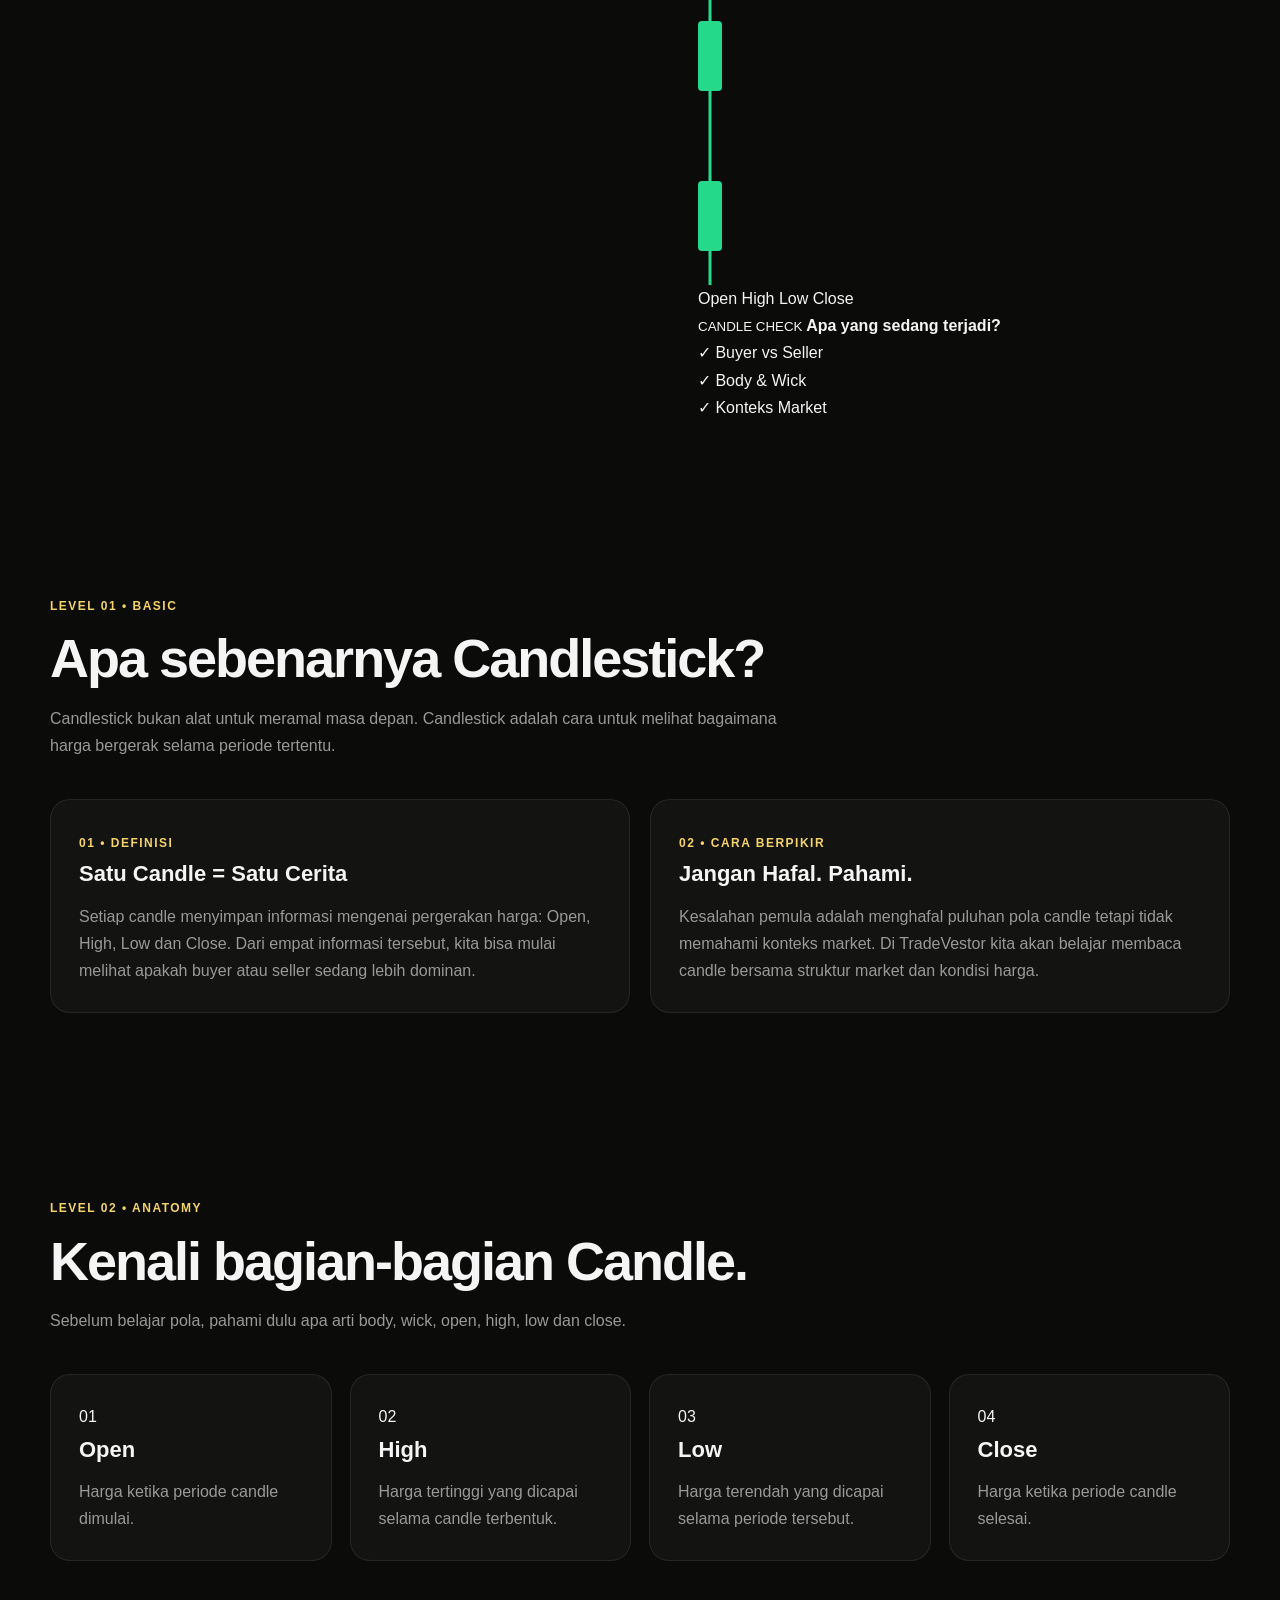
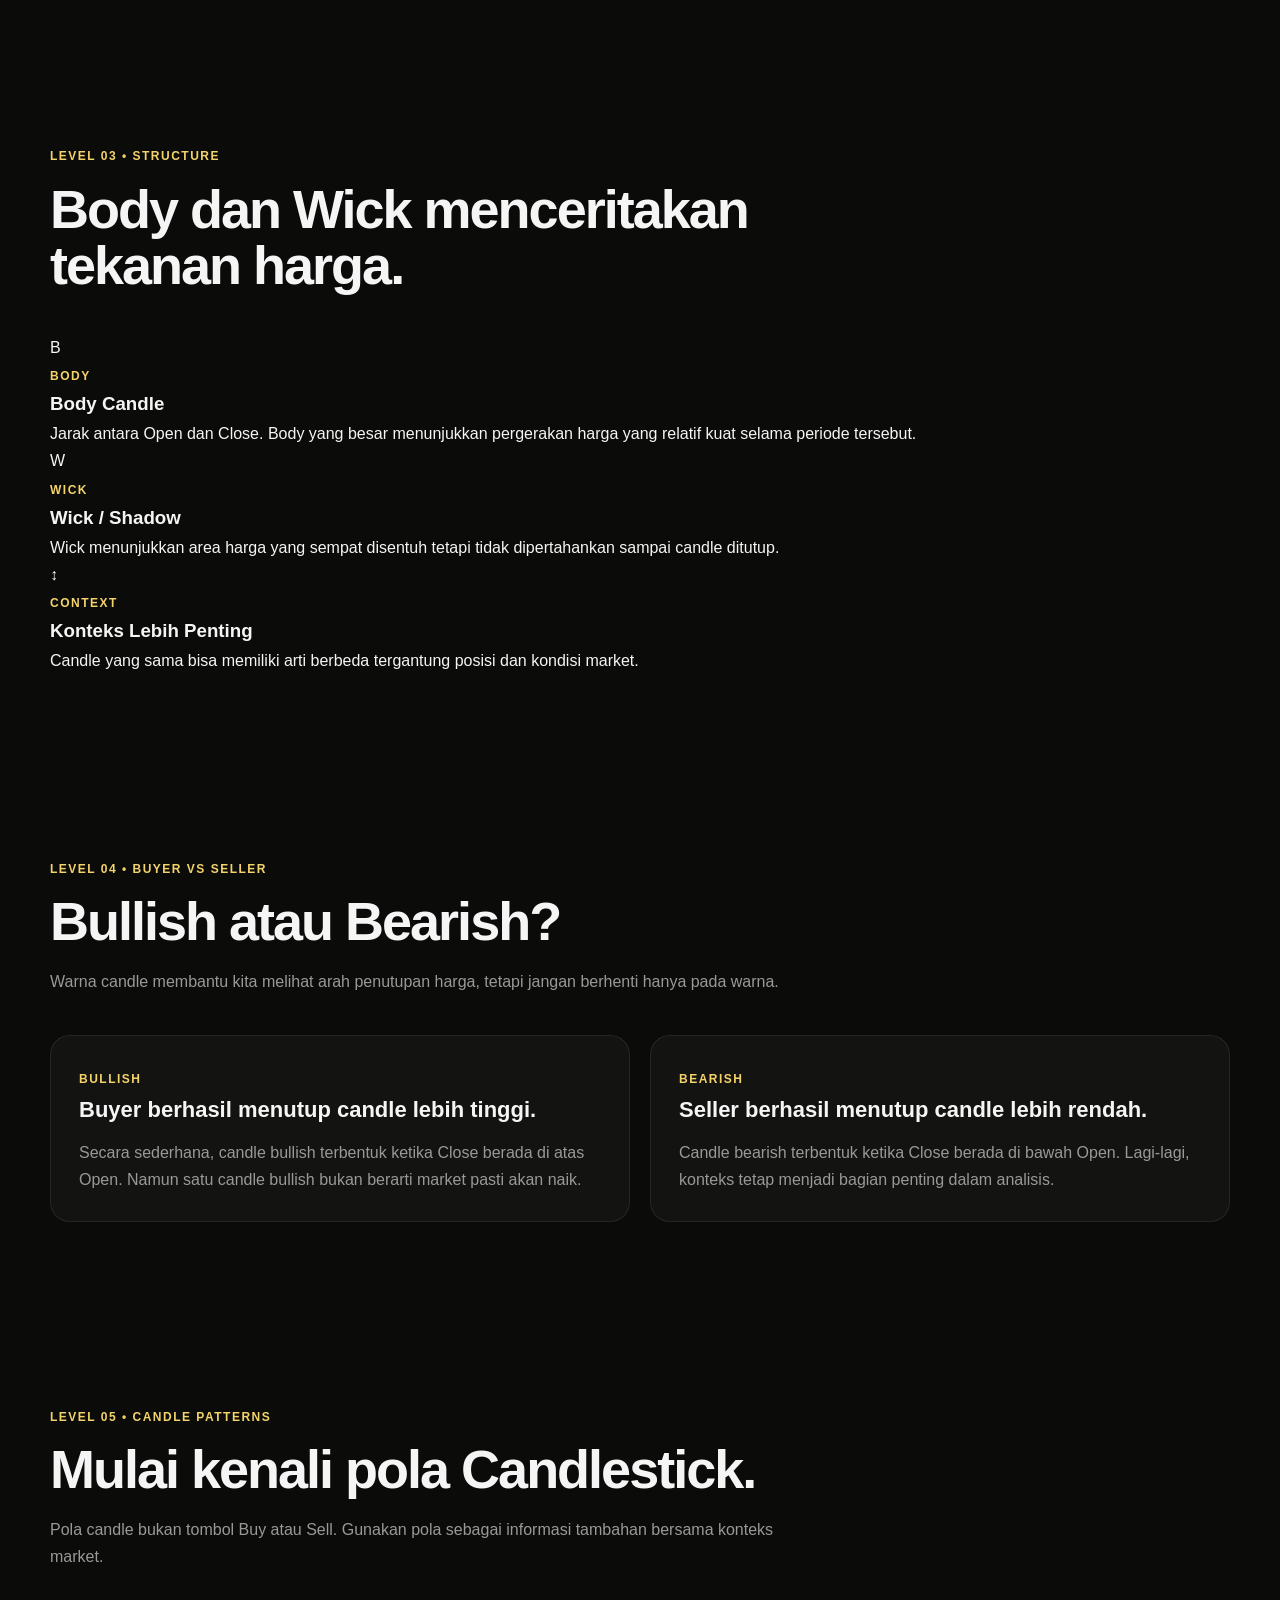
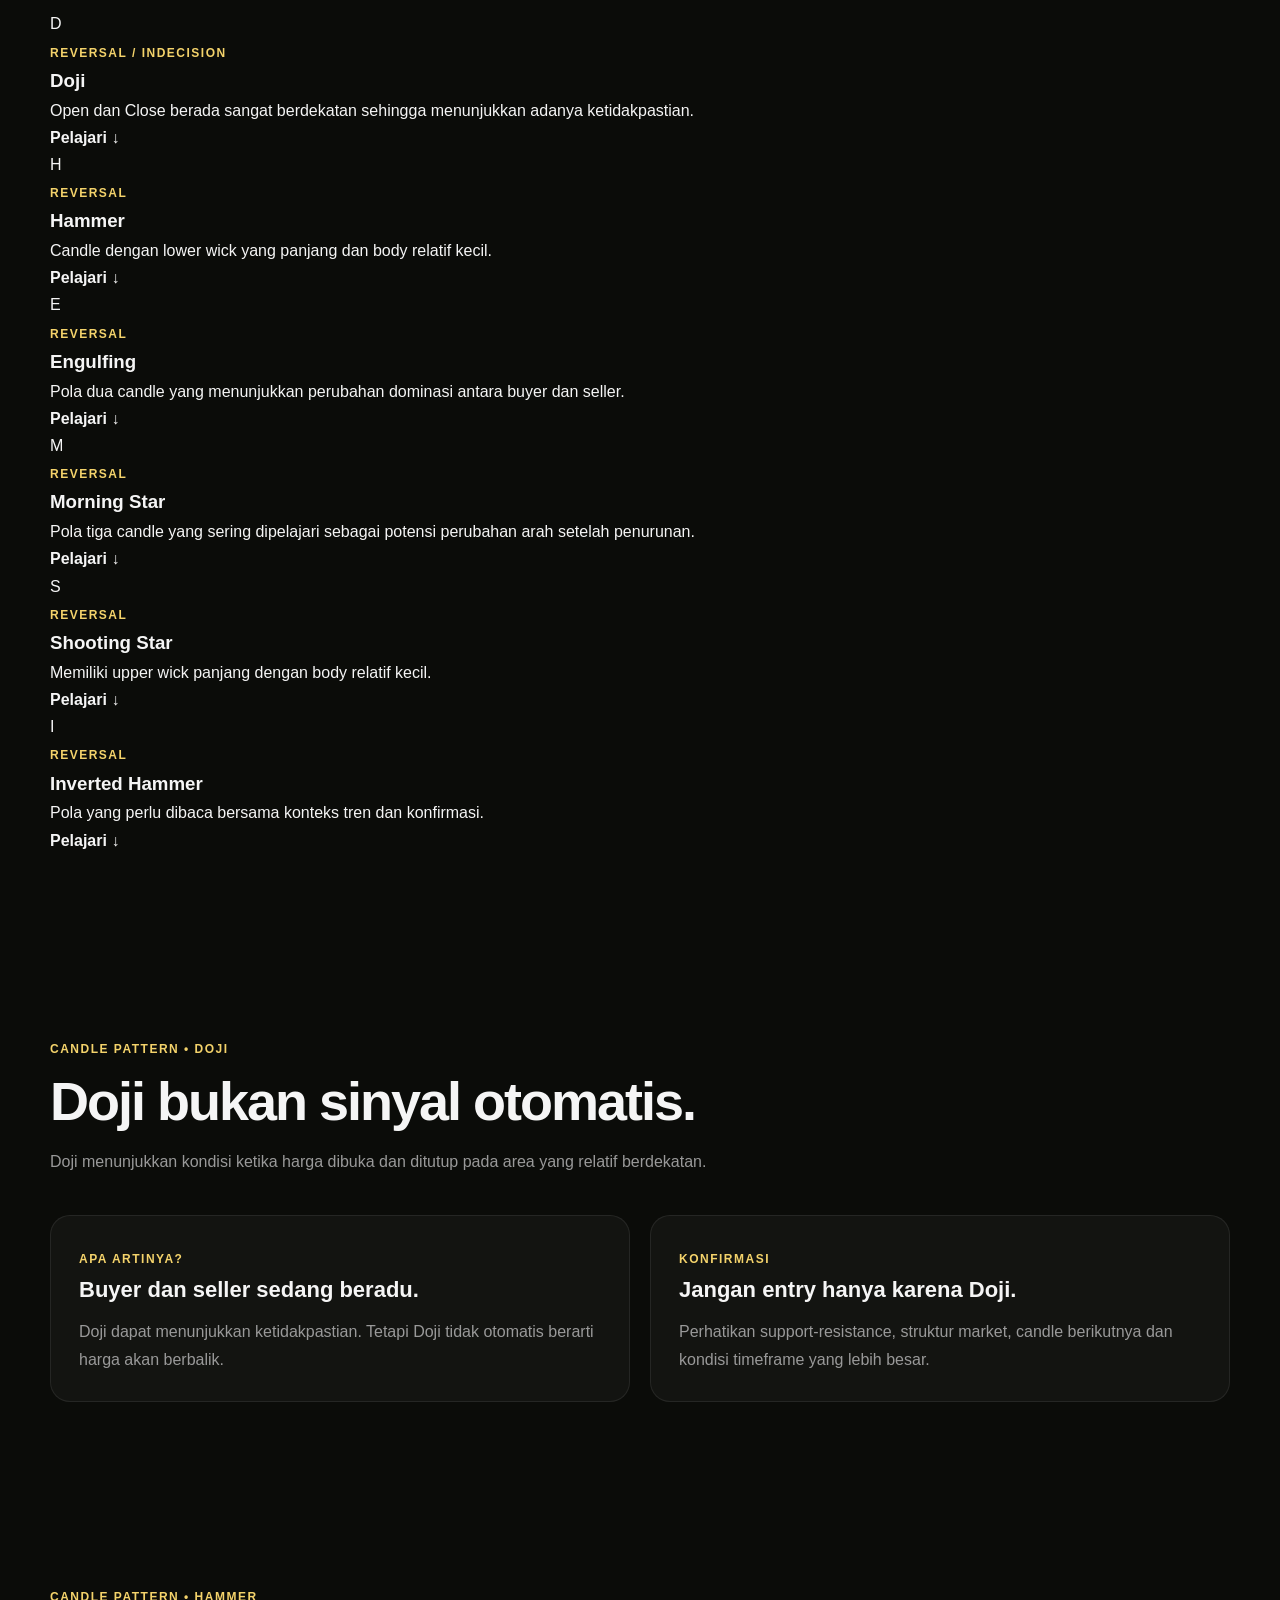
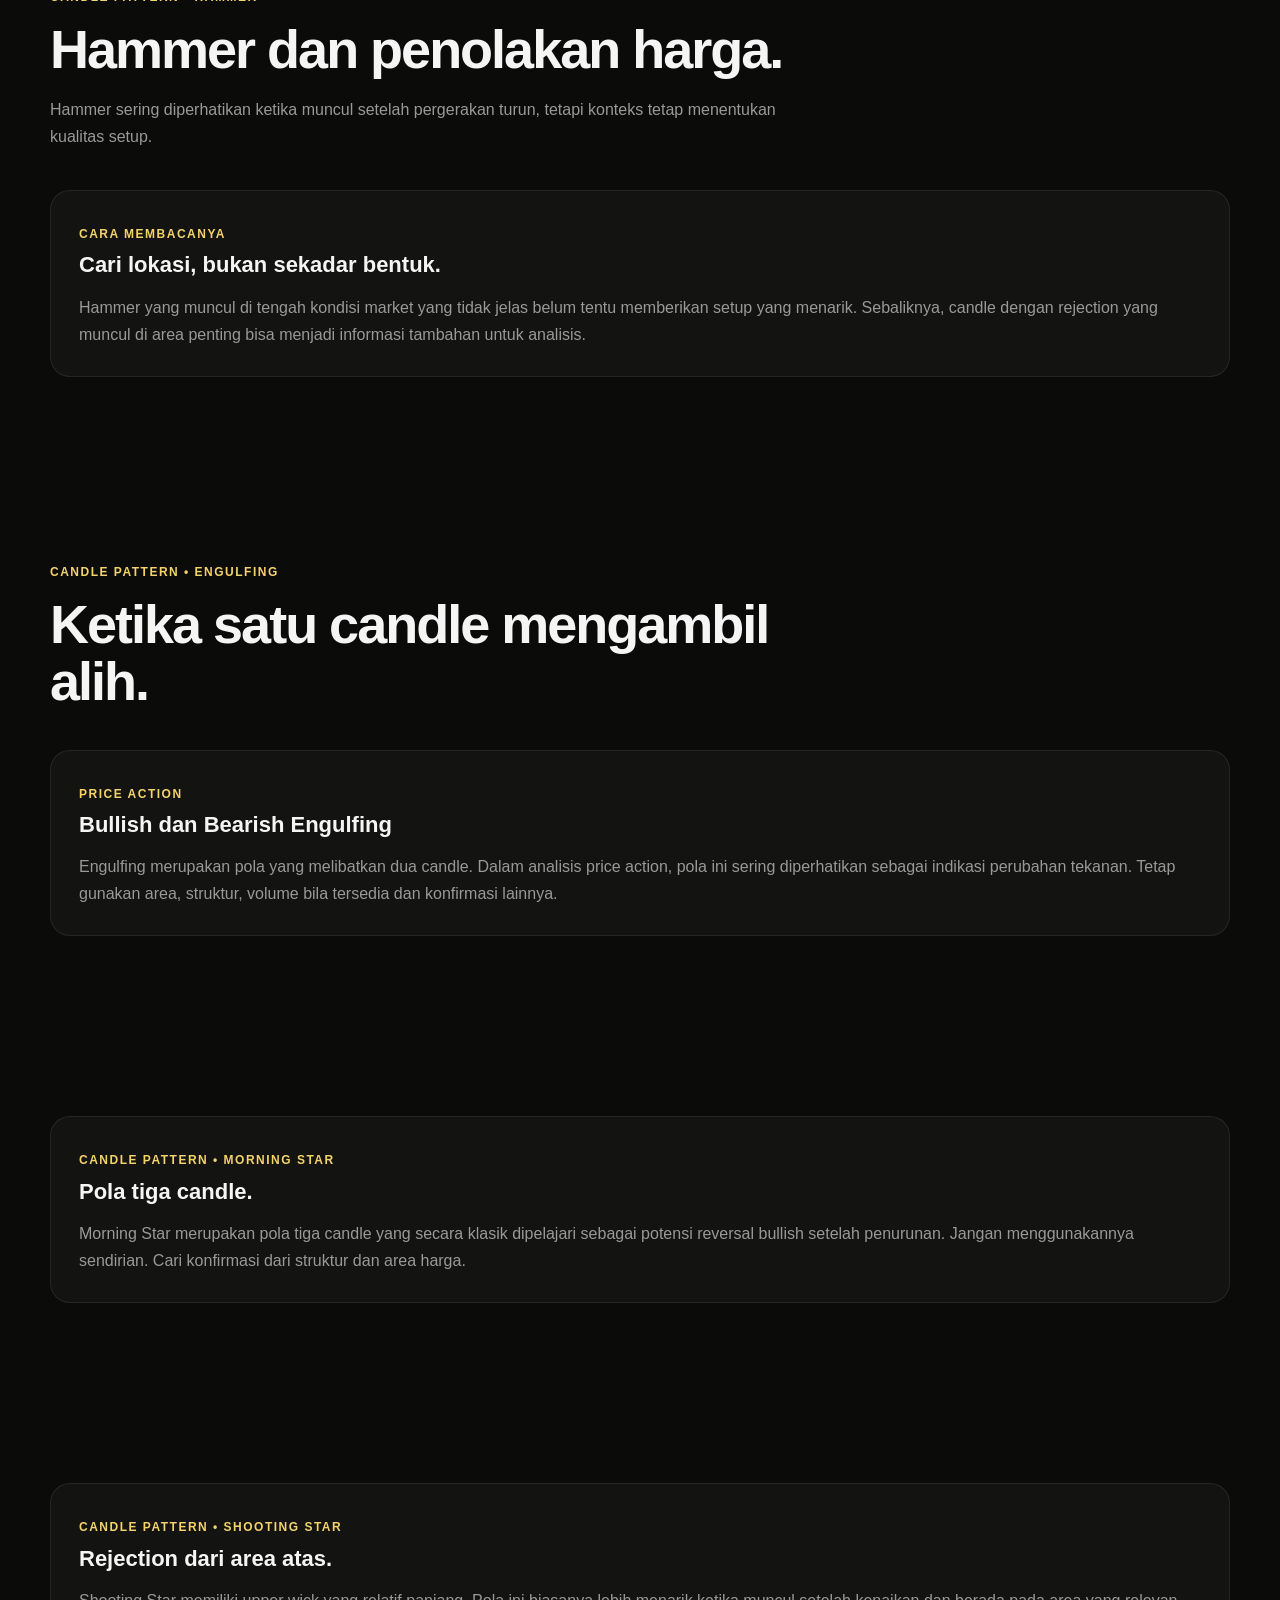
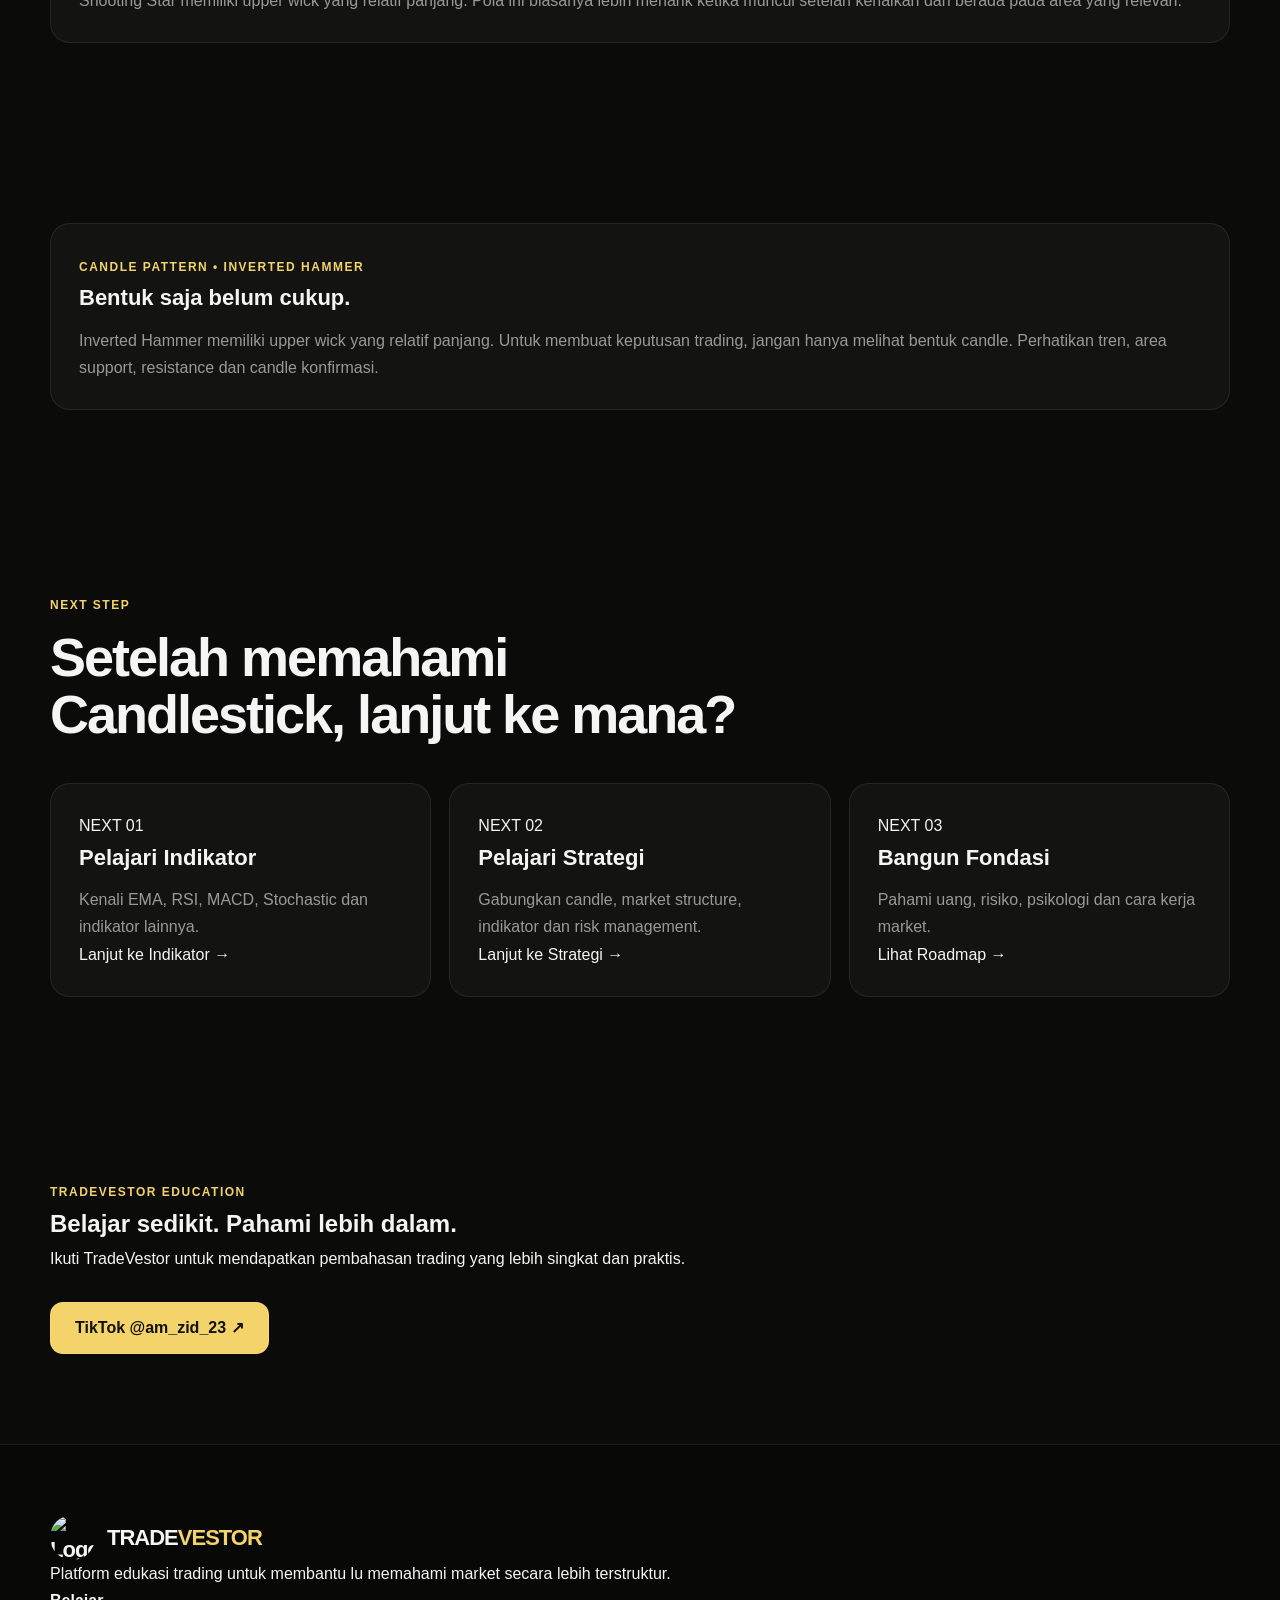
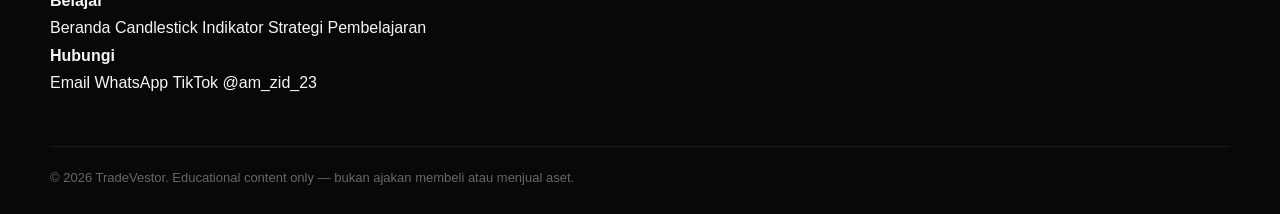
==== commit 43c6ae1f: "Update candlestick.html Signed-off-by: Master023 <113614652+Master023@users.noreply.github.com>" ====
--- a/candlestick.html
+++ b/candlestick.html
@@ -24,7 +24,7 @@
         <a href="index.html" class="brand">
 
             <img
-                src="assets/logo.jpg"
+                src="logo.jpg"
                 alt="Logo TradeVestor"
             >
 
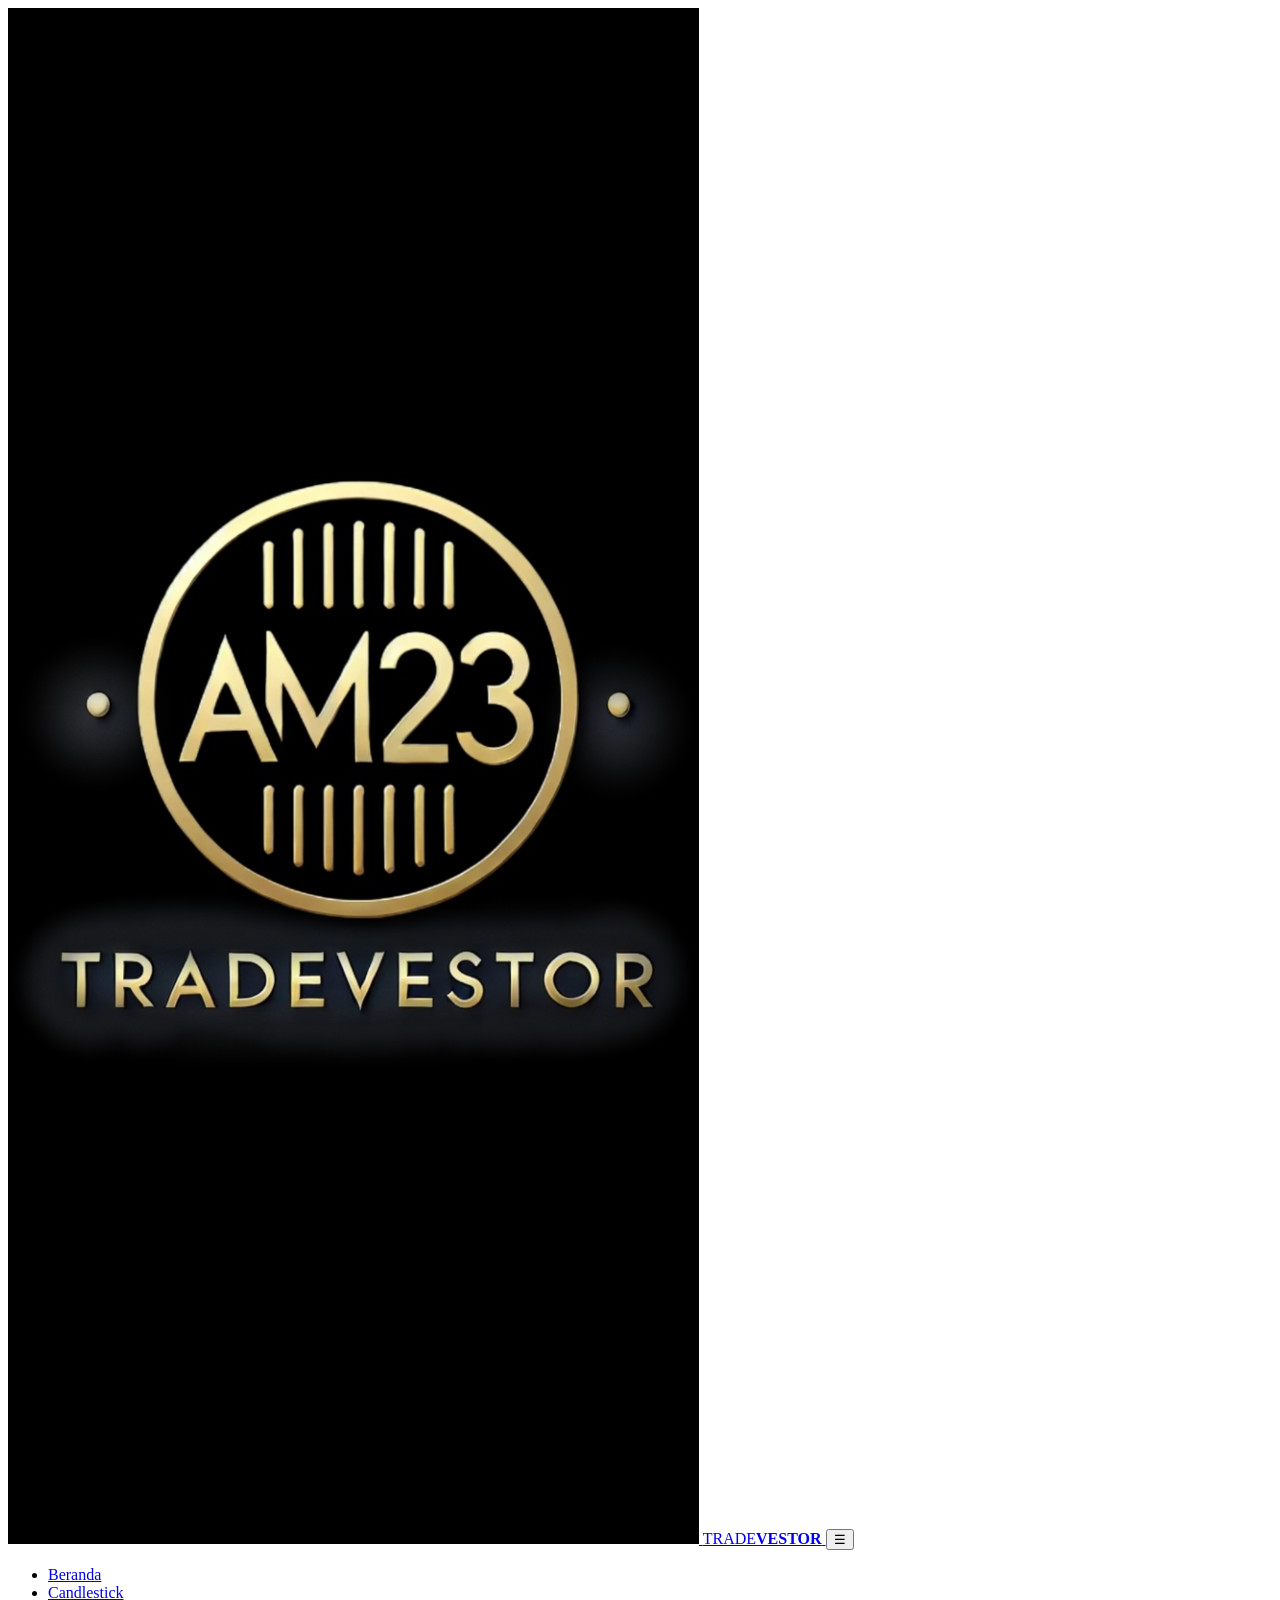
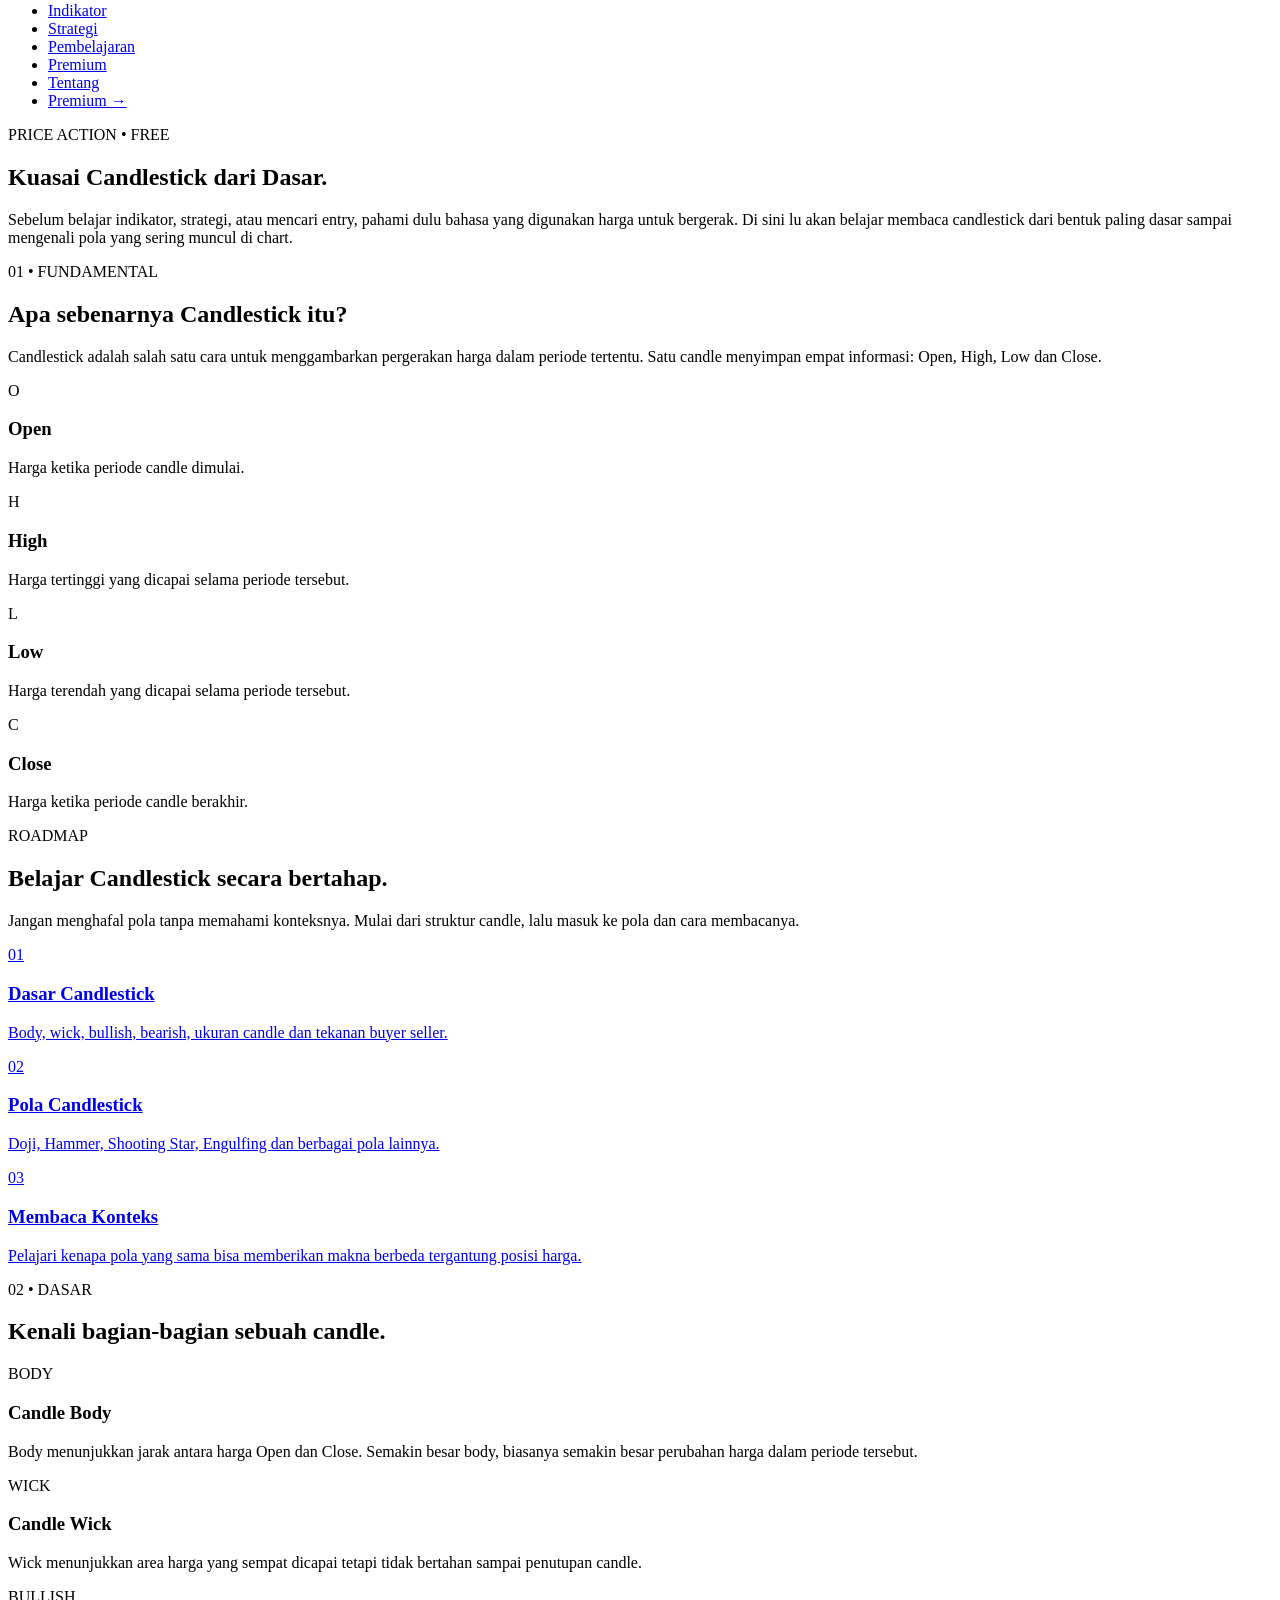
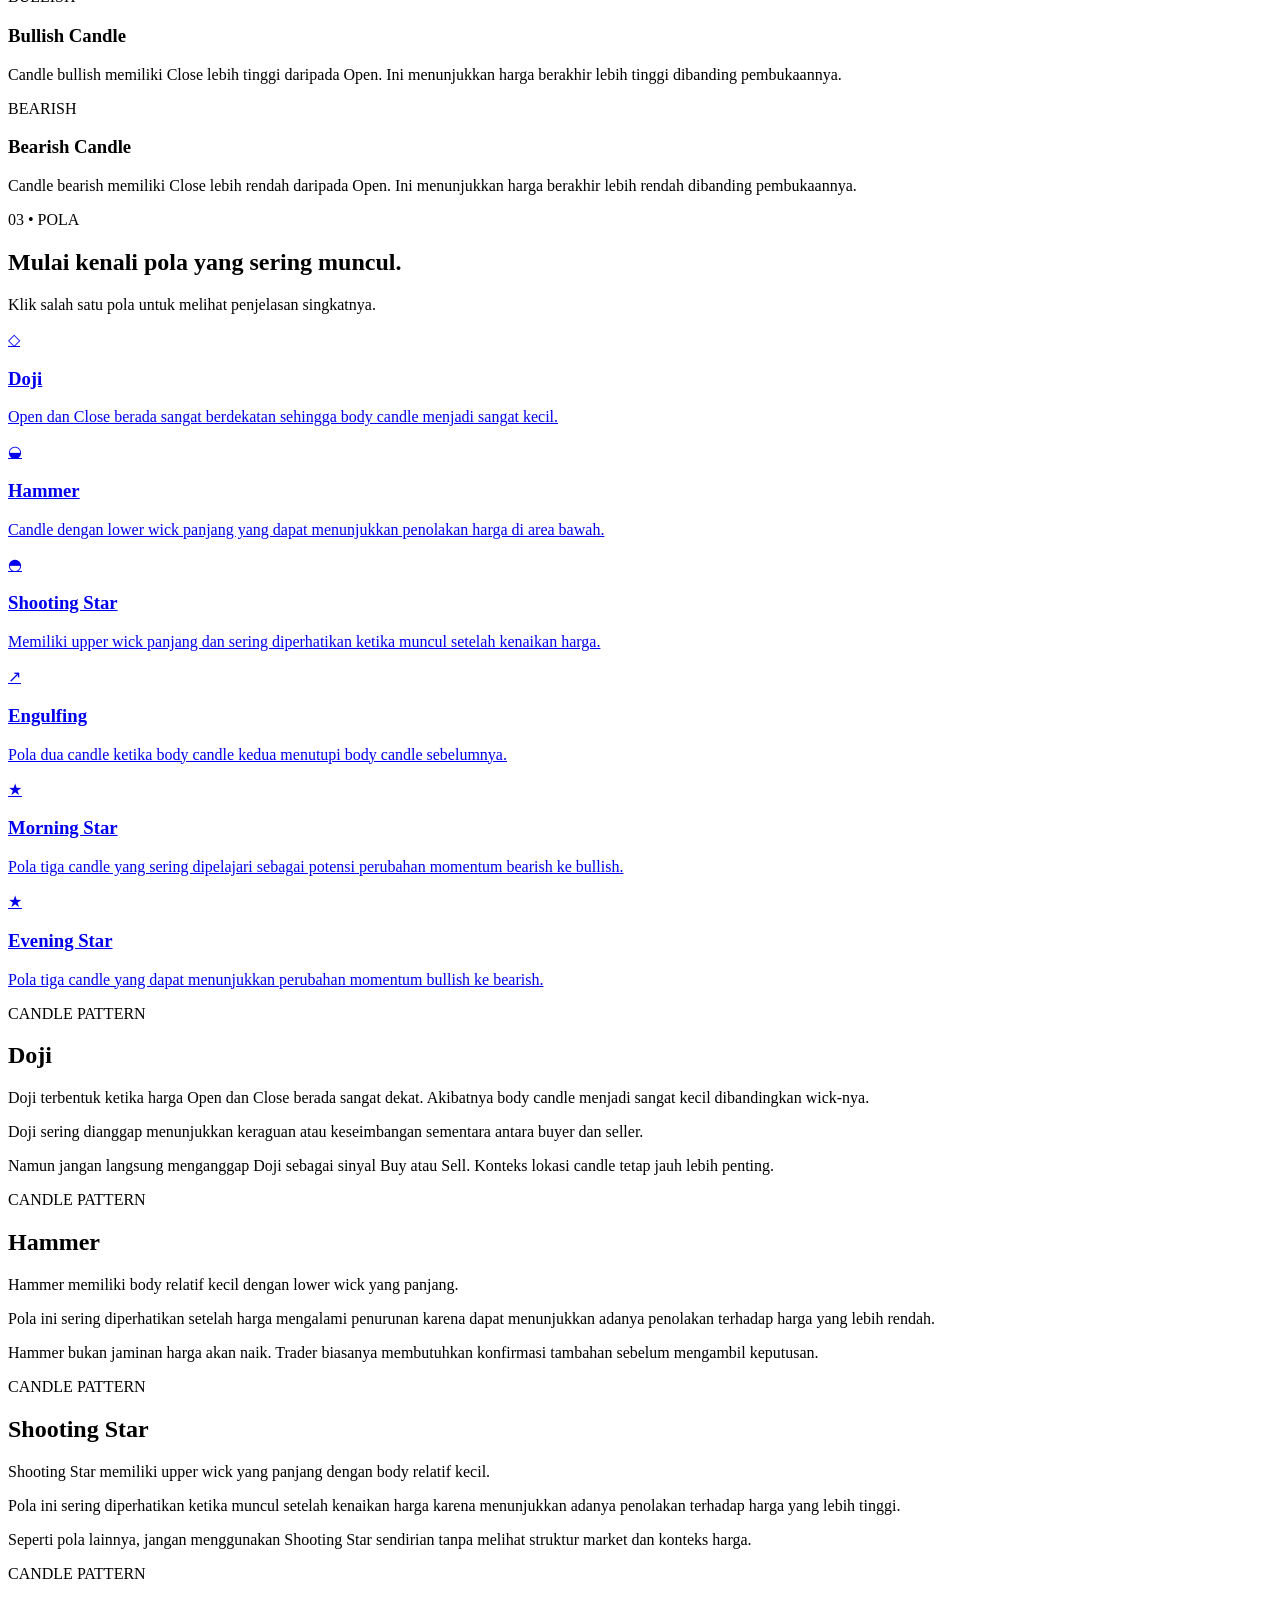
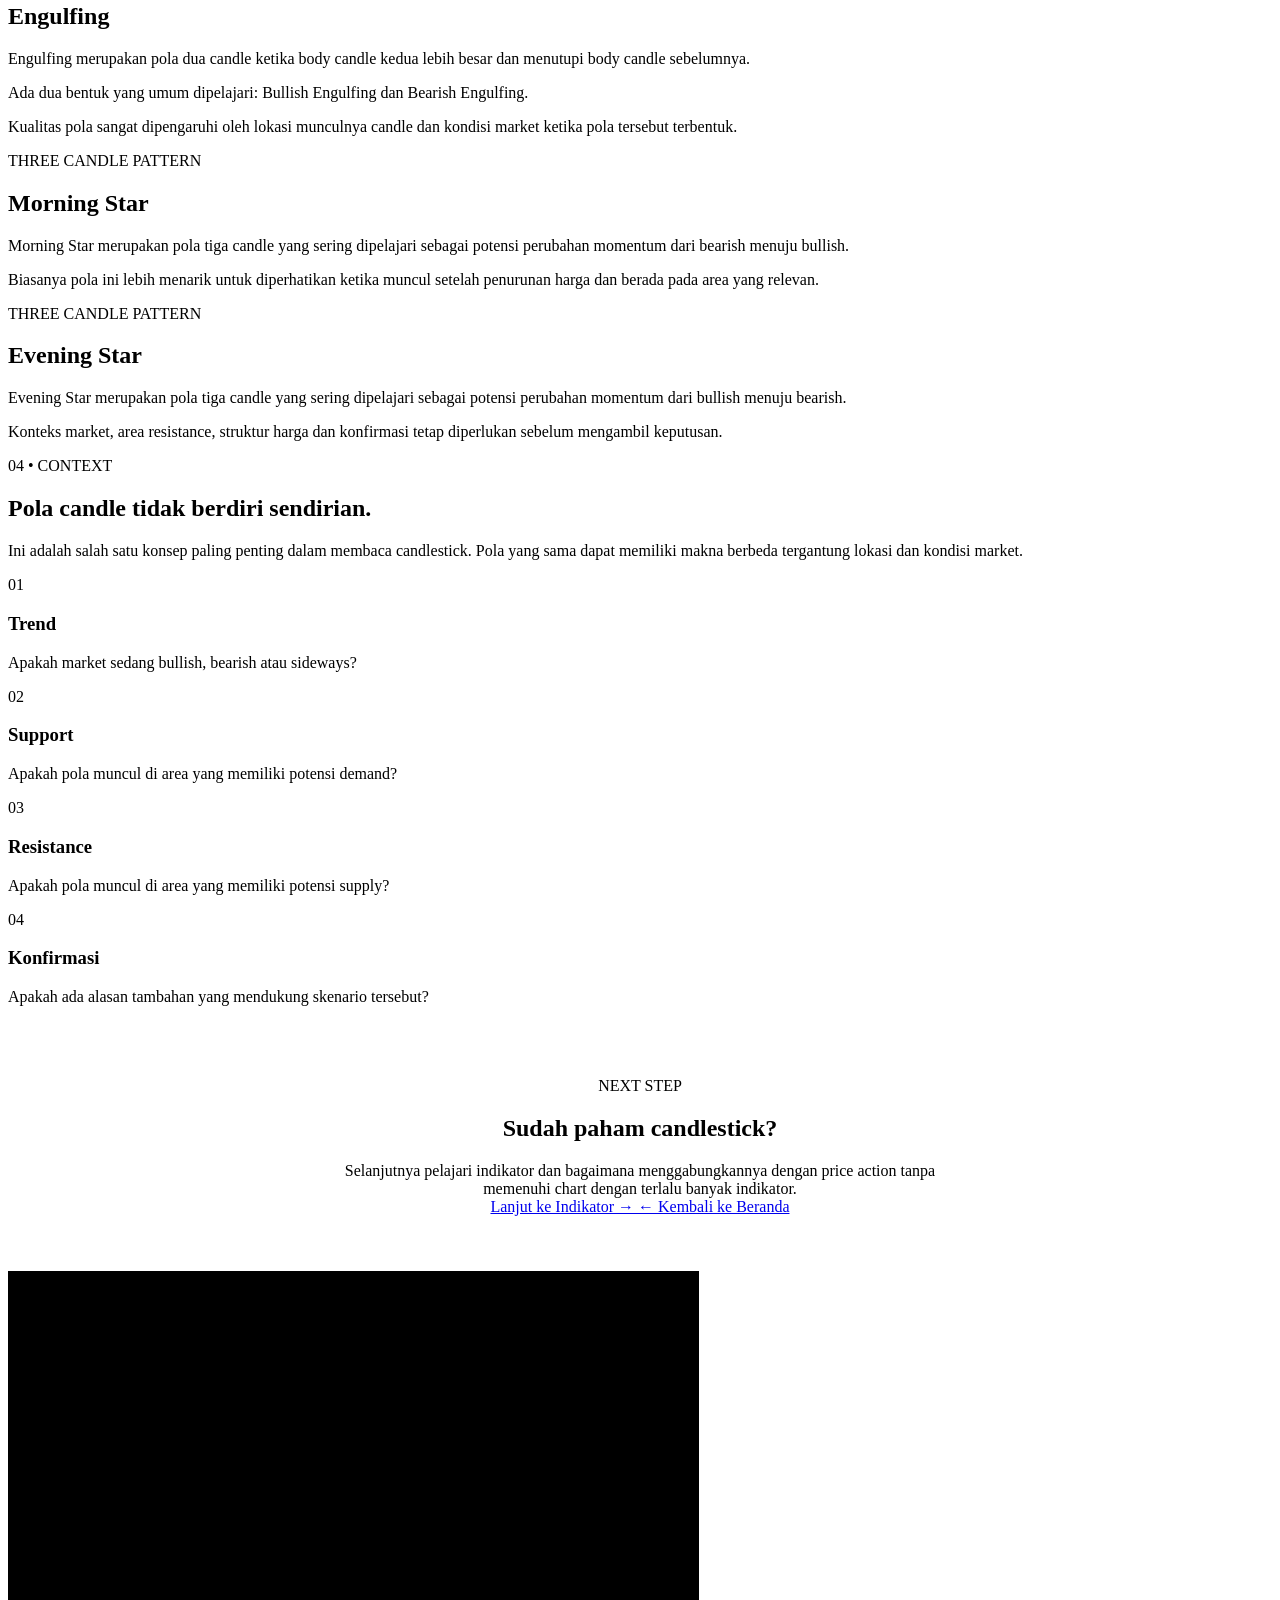
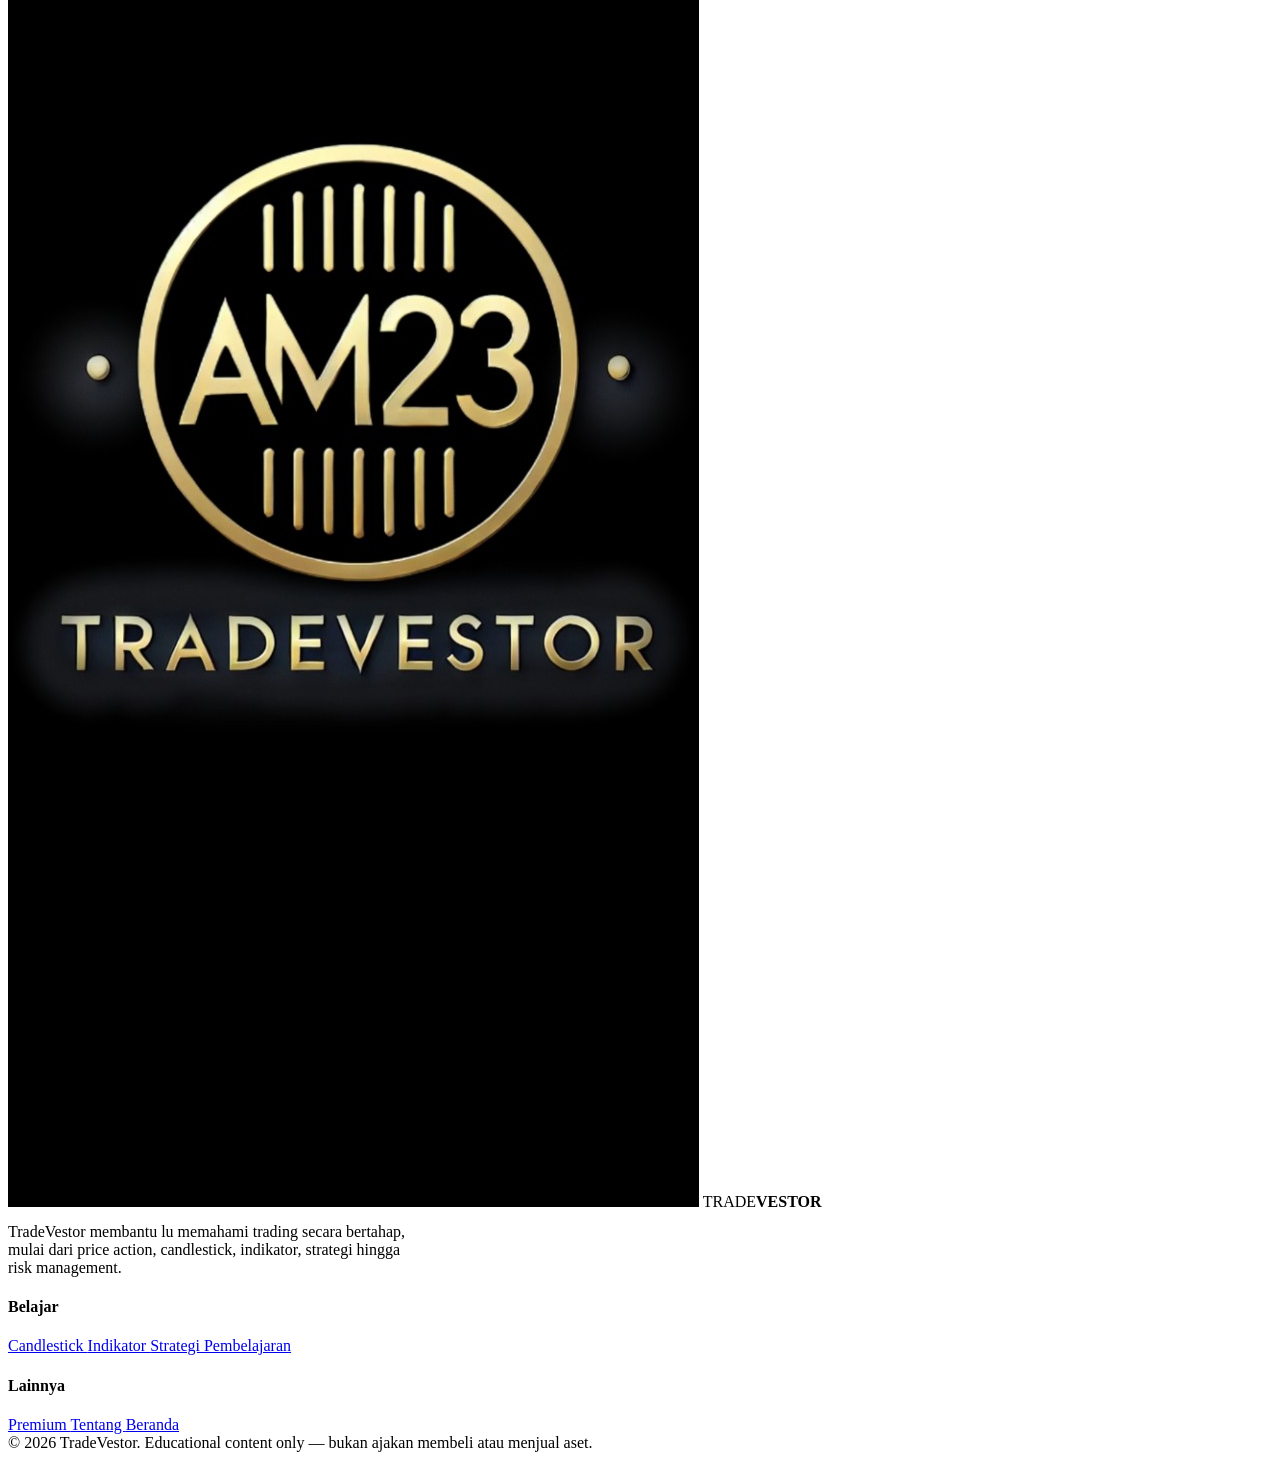
==== commit df86bec8: "Update candlestick.html Signed-off-by: Master023 <113614652+Master023@users.noreply.github.com>" ====
--- a/candlestick.html
+++ b/candlestick.html
@@ -1,21 +1,31 @@
 <!DOCTYPE html>
 <html lang="id">
+
 <head>
+
     <meta charset="UTF-8">
+
     <meta name="viewport" content="width=device-width, initial-scale=1.0">
 
-    <title>Belajar Candlestick dari Nol — TradeVestor</title>
-
-    <meta name="description"
-        content="Pelajari candlestick dari nol: Open, High, Low, Close, body, wick, Doji, Hammer, Engulfing, Morning Star dan pola candlestick lainnya.">
+    <title>Belajar Candlestick — TradeVestor</title>
+
+    <meta
+        name="description"
+        content="Pelajari candlestick dari dasar hingga memahami berbagai pola candlestick seperti Doji, Hammer, Engulfing dan lainnya."
+    >
 
     <link rel="icon" href="logo.jpg">
-    <link rel="stylesheet" href="css/style.css">
+
+    <link rel="stylesheet" href="CSS/style.css">
+
 </head>
 
 <body>
 
-<!-- ================= NAVBAR ================= -->
+
+<!-- =====================================================
+     NAVBAR
+===================================================== -->
 
 <header class="navbar">
 
@@ -33,6 +43,7 @@
             </span>
 
         </a>
+
 
         <button
             class="menu-btn"
@@ -42,9 +53,13 @@
             ☰
         </button>
 
+
         <nav>
 
-            <ul class="nav-links" id="navLinks">
+            <ul
+                class="nav-links"
+                id="navLinks"
+            >
 
                 <li>
                     <a href="index.html">
@@ -53,7 +68,10 @@
                 </li>
 
                 <li>
-                    <a href="candlestick.html" class="active">
+                    <a
+                        class="active"
+                        href="candlestick.html"
+                    >
                         Candlestick
                     </a>
                 </li>
@@ -93,7 +111,7 @@
                         href="premium.html"
                         class="nav-cta"
                     >
-                        Akses Premium
+                        Premium →
                     </a>
                 </li>
 
@@ -106,201 +124,41 @@
 </header>
 
 
-<!-- ================= MAIN ================= -->
+
+<!-- =====================================================
+     HERO
+===================================================== -->
 
 <main>
 
-
-<!-- ================= HERO ================= -->
-
 <section class="hero">
 
-    <div class="container hero-grid">
+    <div class="container">
 
         <div class="reveal">
 
             <span class="eyebrow">
-
-                <span class="dot"></span>
-
-                PRICE ACTION • CANDLESTICK
-
+                PRICE ACTION • FREE
             </span>
 
-
             <h1>
-
-                Belajar Membaca
+                Kuasai Candlestick
                 <span class="gradient">
-                    Bahasa Harga.
+                    dari Dasar.
                 </span>
-
             </h1>
 
-
             <p class="lead">
 
-                Sebelum mempelajari strategi trading,
-                lu harus memahami bagaimana harga
-                berbicara melalui candlestick.
-
-                Di sini kita mulai dari nol sampai lu
-                memahami bagaimana sebuah candle
-                terbentuk dan apa yang bisa kita baca
-                darinya.
-
-            </p>
-
-
-            <div class="actions">
-
-                <a
-                    href="#dasar"
-                    class="btn btn-primary"
-                >
-                    Mulai dari Dasar ↓
-                </a>
-
-
-                <a
-                    href="#pola"
-                    class="btn btn-secondary"
-                >
-                    Lihat Pola Candle
-                </a>
-
-            </div>
-
-        </div>
-
-
-        <!-- ================= CHART ================= -->
-
-        <div class="hero-visual reveal">
-
-            <div class="chart-card">
-
-                <div class="chart-header">
-
-                    <div>
-
-                        <span>
-                            TRADEVESTOR
-                        </span>
-
-                        <strong>
-                            BTC / USDT
-                        </strong>
-
-                    </div>
-
-                    <div class="chart-status">
-                        PRICE ACTION
-                    </div>
-
-                </div>
-
-
-                <div class="chart-area">
-
-                    <div class="chart-grid"></div>
-
-                    <div class="candle candle-1">
-                        <span class="wick"></span>
-                        <span class="body"></span>
-                    </div>
-
-                    <div class="candle red candle-2">
-                        <span class="wick"></span>
-                        <span class="body"></span>
-                    </div>
-
-                    <div class="candle candle-3">
-                        <span class="wick"></span>
-                        <span class="body"></span>
-                    </div>
-
-                    <div class="candle candle-4">
-                        <span class="wick"></span>
-                        <span class="body"></span>
-                    </div>
-
-                    <div class="candle red candle-5">
-                        <span class="wick"></span>
-                        <span class="body"></span>
-                    </div>
-
-                    <div class="candle candle-6">
-                        <span class="wick"></span>
-                        <span class="body"></span>
-                    </div>
-
-                    <div class="candle red candle-7">
-                        <span class="wick"></span>
-                        <span class="body"></span>
-                    </div>
-
-                    <div class="candle candle-8">
-                        <span class="wick"></span>
-                        <span class="body"></span>
-                    </div>
-
-                    <div class="candle candle-9">
-                        <span class="wick"></span>
-                        <span class="body"></span>
-                    </div>
-
-                    <div class="chart-line"></div>
-
-                </div>
-
-
-                <div class="chart-footer">
-
-                    <span>
-                        Open
-                    </span>
-
-                    <span>
-                        High
-                    </span>
-
-                    <span>
-                        Low
-                    </span>
-
-                    <span>
-                        Close
-                    </span>
-
-                </div>
-
-            </div>
-
-
-            <div class="floating-analysis">
-
-                <small>
-                    CANDLE CHECK
-                </small>
-
-                <strong>
-                    Apa yang sedang terjadi?
-                </strong>
-
-                <div class="check">
-                    ✓ Buyer vs Seller
-                </div>
-
-                <div class="check">
-                    ✓ Body & Wick
-                </div>
-
-                <div class="check">
-                    ✓ Konteks Market
-                </div>
-
-            </div>
+                Sebelum belajar indikator, strategi,
+                atau mencari entry, pahami dulu bahasa
+                yang digunakan harga untuk bergerak.
+
+                Di sini lu akan belajar membaca candlestick
+                dari bentuk paling dasar sampai mengenali
+                pola yang sering muncul di chart.
+
+            </p>
 
         </div>
 
@@ -310,7 +168,232 @@
 
 
 
-<!-- ================= DASAR ================= -->
+<!-- =====================================================
+     INTRO
+===================================================== -->
+
+<section class="section">
+
+    <div class="container">
+
+        <div class="section-head">
+
+            <span class="kicker">
+                01 • FUNDAMENTAL
+            </span>
+
+            <h2>
+                Apa sebenarnya Candlestick itu?
+            </h2>
+
+            <p>
+
+                Candlestick adalah salah satu cara
+                untuk menggambarkan pergerakan harga
+                dalam periode tertentu.
+
+                Satu candle menyimpan empat informasi:
+
+                Open, High, Low dan Close.
+
+            </p>
+
+        </div>
+
+
+        <div class="grid-4">
+
+            <div class="card">
+
+                <div class="icon">
+                    O
+                </div>
+
+                <h3>
+                    Open
+                </h3>
+
+                <p>
+                    Harga ketika periode candle dimulai.
+                </p>
+
+            </div>
+
+
+            <div class="card">
+
+                <div class="icon">
+                    H
+                </div>
+
+                <h3>
+                    High
+                </h3>
+
+                <p>
+                    Harga tertinggi yang dicapai
+                    selama periode tersebut.
+                </p>
+
+            </div>
+
+
+            <div class="card">
+
+                <div class="icon">
+                    L
+                </div>
+
+                <h3>
+                    Low
+                </h3>
+
+                <p>
+                    Harga terendah yang dicapai
+                    selama periode tersebut.
+                </p>
+
+            </div>
+
+
+            <div class="card">
+
+                <div class="icon">
+                    C
+                </div>
+
+                <h3>
+                    Close
+                </h3>
+
+                <p>
+                    Harga ketika periode candle
+                    berakhir.
+                </p>
+
+            </div>
+
+        </div>
+
+    </div>
+
+</section>
+
+
+
+<!-- =====================================================
+     ROADMAP
+===================================================== -->
+
+<section class="section">
+
+    <div class="container">
+
+        <div class="section-head">
+
+            <span class="kicker">
+                ROADMAP
+            </span>
+
+            <h2>
+                Belajar Candlestick secara bertahap.
+            </h2>
+
+            <p>
+                Jangan menghafal pola tanpa memahami
+                konteksnya. Mulai dari struktur candle,
+                lalu masuk ke pola dan cara membacanya.
+            </p>
+
+        </div>
+
+
+        <div class="grid-3">
+
+
+            <!-- BASIC -->
+
+            <a
+                href="#dasar"
+                class="card"
+            >
+
+                <div class="icon">
+                    01
+                </div>
+
+                <h3>
+                    Dasar Candlestick
+                </h3>
+
+                <p>
+                    Body, wick, bullish, bearish,
+                    ukuran candle dan tekanan buyer
+                    seller.
+                </p>
+
+            </a>
+
+
+
+            <!-- POLA -->
+
+            <a
+                href="#pola"
+                class="card"
+            >
+
+                <div class="icon">
+                    02
+                </div>
+
+                <h3>
+                    Pola Candlestick
+                </h3>
+
+                <p>
+                    Doji, Hammer, Shooting Star,
+                    Engulfing dan berbagai pola lainnya.
+                </p>
+
+            </a>
+
+
+
+            <!-- CONTEXT -->
+
+            <a
+                href="#konteks"
+                class="card"
+            >
+
+                <div class="icon">
+                    03
+                </div>
+
+                <h3>
+                    Membaca Konteks
+                </h3>
+
+                <p>
+                    Pelajari kenapa pola yang sama
+                    bisa memberikan makna berbeda
+                    tergantung posisi harga.
+                </p>
+
+            </a>
+
+        </div>
+
+    </div>
+
+</section>
+
+
+
+<!-- =====================================================
+     DASAR
+===================================================== -->
 
 <section
     class="section"
@@ -322,24 +405,13 @@
         <div class="section-head">
 
             <span class="kicker">
-                LEVEL 01 • BASIC
+                02 • DASAR
             </span>
 
             <h2>
-                Apa sebenarnya Candlestick?
+                Kenali bagian-bagian sebuah candle.
             </h2>
 
-            <p>
-
-                Candlestick bukan alat untuk
-                meramal masa depan.
-
-                Candlestick adalah cara untuk
-                melihat bagaimana harga bergerak
-                selama periode tertentu.
-
-            </p>
-
         </div>
 
 
@@ -347,319 +419,48 @@
 
 
             <div class="article">
-
-                <span class="tag">
-                    01 • DEFINISI
-                </span>
-
-                <h3>
-                    Satu Candle = Satu Cerita
-                </h3>
-
-                <p>
-
-                    Setiap candle menyimpan informasi
-                    mengenai pergerakan harga:
-
-                    Open, High, Low dan Close.
-
-                    Dari empat informasi tersebut,
-                    kita bisa mulai melihat apakah
-                    buyer atau seller sedang lebih dominan.
-
-                </p>
-
-            </div>
-
-
-            <div class="article">
-
-                <span class="tag">
-                    02 • CARA BERPIKIR
-                </span>
-
-                <h3>
-                    Jangan Hafal. Pahami.
-                </h3>
-
-                <p>
-
-                    Kesalahan pemula adalah menghafal
-                    puluhan pola candle tetapi tidak
-                    memahami konteks market.
-
-                    Di TradeVestor kita akan belajar
-                    membaca candle bersama struktur
-                    market dan kondisi harga.
-
-                </p>
-
-            </div>
-
-
-        </div>
-
-    </div>
-
-</section>
-
-
-
-<!-- ================= ANATOMY ================= -->
-
-<section class="section">
-
-    <div class="container">
-
-        <div class="section-head">
-
-            <span class="kicker">
-                LEVEL 02 • ANATOMY
-            </span>
-
-            <h2>
-                Kenali bagian-bagian Candle.
-            </h2>
-
-            <p>
-
-                Sebelum belajar pola,
-                pahami dulu apa arti body,
-                wick, open, high, low dan close.
-
-            </p>
-
-        </div>
-
-
-        <div class="grid-4">
-
-
-            <div class="card">
-
-                <div class="number">
-                    01
-                </div>
-
-                <h3>
-                    Open
-                </h3>
-
-                <p>
-
-                    Harga ketika periode candle
-                    dimulai.
-
-                </p>
-
-            </div>
-
-
-            <div class="card">
-
-                <div class="number">
-                    02
-                </div>
-
-                <h3>
-                    High
-                </h3>
-
-                <p>
-
-                    Harga tertinggi yang dicapai
-                    selama candle terbentuk.
-
-                </p>
-
-            </div>
-
-
-            <div class="card">
-
-                <div class="number">
-                    03
-                </div>
-
-                <h3>
-                    Low
-                </h3>
-
-                <p>
-
-                    Harga terendah yang dicapai
-                    selama periode tersebut.
-
-                </p>
-
-            </div>
-
-
-            <div class="card">
-
-                <div class="number">
-                    04
-                </div>
-
-                <h3>
-                    Close
-                </h3>
-
-                <p>
-
-                    Harga ketika periode candle
-                    selesai.
-
-                </p>
-
-            </div>
-
-
-        </div>
-
-    </div>
-
-</section>
-
-
-
-<!-- ================= BODY & WICK ================= -->
-
-<section class="section">
-
-    <div class="container">
-
-        <div class="section-head">
-
-            <span class="kicker">
-                LEVEL 03 • STRUCTURE
-            </span>
-
-            <h2>
-                Body dan Wick menceritakan
-                tekanan harga.
-            </h2>
-
-        </div>
-
-
-        <div class="learning-grid">
-
-
-            <div class="learning-card">
-
-                <div class="learning-icon">
-                    B
-                </div>
 
                 <span class="tag">
                     BODY
                 </span>
 
                 <h3>
-                    Body Candle
-                </h3>
-
-                <p>
-
-                    Jarak antara Open dan Close.
-
-                    Body yang besar menunjukkan
-                    pergerakan harga yang relatif
-                    kuat selama periode tersebut.
-
-                </p>
-
-            </div>
-
-
-            <div class="learning-card">
-
-                <div class="learning-icon">
-                    W
-                </div>
+                    Candle Body
+                </h3>
+
+                <p>
+
+                    Body menunjukkan jarak antara
+                    harga Open dan Close.
+
+                    Semakin besar body, biasanya
+                    semakin besar perubahan harga
+                    dalam periode tersebut.
+
+                </p>
+
+            </div>
+
+
+            <div class="article">
 
                 <span class="tag">
                     WICK
                 </span>
 
                 <h3>
-                    Wick / Shadow
+                    Candle Wick
                 </h3>
 
                 <p>
 
                     Wick menunjukkan area harga
-                    yang sempat disentuh tetapi
-                    tidak dipertahankan sampai
-                    candle ditutup.
-
-                </p>
-
-            </div>
-
-
-            <div class="learning-card">
-
-                <div class="learning-icon">
-                    ↕
-                </div>
-
-                <span class="tag">
-                    CONTEXT
-                </span>
-
-                <h3>
-                    Konteks Lebih Penting
-                </h3>
-
-                <p>
-
-                    Candle yang sama bisa memiliki
-                    arti berbeda tergantung posisi
-                    dan kondisi market.
-
-                </p>
-
-            </div>
-
-
-        </div>
-
-    </div>
-
-</section>
-
-
-
-<!-- ================= BULLISH BEARISH ================= -->
-
-<section class="section">
-
-    <div class="container">
-
-        <div class="section-head">
-
-            <span class="kicker">
-                LEVEL 04 • BUYER VS SELLER
-            </span>
-
-            <h2>
-                Bullish atau Bearish?
-            </h2>
-
-            <p>
-
-                Warna candle membantu kita melihat
-                arah penutupan harga, tetapi jangan
-                berhenti hanya pada warna.
-
-            </p>
-
-        </div>
-
-
-        <div class="split">
+                    yang sempat dicapai tetapi tidak
+                    bertahan sampai penutupan candle.
+
+                </p>
+
+            </div>
 
 
             <div class="article">
@@ -669,19 +470,16 @@
                 </span>
 
                 <h3>
-                    Buyer berhasil menutup candle
-                    lebih tinggi.
-                </h3>
-
-                <p>
-
-                    Secara sederhana, candle bullish
-                    terbentuk ketika Close berada
-                    di atas Open.
-
-                    Namun satu candle bullish
-                    bukan berarti market pasti
-                    akan naik.
+                    Bullish Candle
+                </h3>
+
+                <p>
+
+                    Candle bullish memiliki Close
+                    lebih tinggi daripada Open.
+
+                    Ini menunjukkan harga berakhir
+                    lebih tinggi dibanding pembukaannya.
 
                 </p>
 
@@ -695,22 +493,20 @@
                 </span>
 
                 <h3>
-                    Seller berhasil menutup candle
-                    lebih rendah.
-                </h3>
-
-                <p>
-
-                    Candle bearish terbentuk ketika
-                    Close berada di bawah Open.
-
-                    Lagi-lagi, konteks tetap menjadi
-                    bagian penting dalam analisis.
-
-                </p>
-
-            </div>
-
+                    Bearish Candle
+                </h3>
+
+                <p>
+
+                    Candle bearish memiliki Close
+                    lebih rendah daripada Open.
+
+                    Ini menunjukkan harga berakhir
+                    lebih rendah dibanding pembukaannya.
+
+                </p>
+
+            </div>
 
         </div>
 
@@ -720,7 +516,9 @@
 
 
 
-<!-- ================= POLA ================= -->
+<!-- =====================================================
+     POLA CANDLE
+===================================================== -->
 
 <section
     class="section"
@@ -732,39 +530,36 @@
         <div class="section-head">
 
             <span class="kicker">
-                LEVEL 05 • CANDLE PATTERNS
+                03 • POLA
             </span>
 
             <h2>
-                Mulai kenali pola Candlestick.
+                Mulai kenali pola yang sering muncul.
             </h2>
 
             <p>
 
-                Pola candle bukan tombol Buy atau Sell.
-                Gunakan pola sebagai informasi tambahan
-                bersama konteks market.
-
-            </p>
-
-        </div>
-
-
-        <div class="learning-grid">
-
+                Klik salah satu pola untuk melihat
+                penjelasan singkatnya.
+
+            </p>
+
+        </div>
+
+
+        <div class="grid-3">
+
+
+            <!-- DOJI -->
 
             <a
                 href="#doji"
-                class="learning-card"
+                class="card"
             >
 
-                <div class="learning-icon">
-                    D
-                </div>
-
-                <span class="tag">
-                    REVERSAL / INDECISION
-                </span>
+                <div class="icon">
+                    ◇
+                </div>
 
                 <h3>
                     Doji
@@ -773,30 +568,25 @@
                 <p>
 
                     Open dan Close berada sangat
-                    berdekatan sehingga menunjukkan
-                    adanya ketidakpastian.
-
-                </p>
-
-                <strong>
-                    Pelajari ↓
-                </strong>
+                    berdekatan sehingga body candle
+                    menjadi sangat kecil.
+
+                </p>
 
             </a>
 
+
+
+            <!-- HAMMER -->
 
             <a
                 href="#hammer"
-                class="learning-card"
+                class="card"
             >
 
-                <div class="learning-icon">
-                    H
-                </div>
-
-                <span class="tag">
-                    REVERSAL
-                </span>
+                <div class="icon">
+                    ◒
+                </div>
 
                 <h3>
                     Hammer
@@ -804,30 +594,53 @@
 
                 <p>
 
-                    Candle dengan lower wick yang
-                    panjang dan body relatif kecil.
-
-                </p>
-
-                <strong>
-                    Pelajari ↓
-                </strong>
+                    Candle dengan lower wick panjang
+                    yang dapat menunjukkan penolakan
+                    harga di area bawah.
+
+                </p>
 
             </a>
 
+
+
+            <!-- SHOOTING STAR -->
+
+            <a
+                href="#shooting-star"
+                class="card"
+            >
+
+                <div class="icon">
+                    ◓
+                </div>
+
+                <h3>
+                    Shooting Star
+                </h3>
+
+                <p>
+
+                    Memiliki upper wick panjang dan
+                    sering diperhatikan ketika muncul
+                    setelah kenaikan harga.
+
+                </p>
+
+            </a>
+
+
+
+            <!-- ENGULFING -->
 
             <a
                 href="#engulfing"
-                class="learning-card"
+                class="card"
             >
 
-                <div class="learning-icon">
-                    E
-                </div>
-
-                <span class="tag">
-                    REVERSAL
-                </span>
+                <div class="icon">
+                    ↗
+                </div>
 
                 <h3>
                     Engulfing
@@ -835,31 +648,25 @@
 
                 <p>
 
-                    Pola dua candle yang menunjukkan
-                    perubahan dominasi antara buyer
-                    dan seller.
-
-                </p>
-
-                <strong>
-                    Pelajari ↓
-                </strong>
+                    Pola dua candle ketika body candle
+                    kedua menutupi body candle sebelumnya.
+
+                </p>
 
             </a>
 
 
+
+            <!-- MORNING STAR -->
+
             <a
-                href="#morningstar"
-                class="learning-card"
+                href="#morning-star"
+                class="card"
             >
 
-                <div class="learning-icon">
-                    M
-                </div>
-
-                <span class="tag">
-                    REVERSAL
-                </span>
+                <div class="icon">
+                    ★
+                </div>
 
                 <h3>
                     Morning Star
@@ -868,80 +675,40 @@
                 <p>
 
                     Pola tiga candle yang sering
-                    dipelajari sebagai potensi
-                    perubahan arah setelah penurunan.
-
-                </p>
-
-                <strong>
-                    Pelajari ↓
-                </strong>
+                    dipelajari sebagai potensi perubahan
+                    momentum bearish ke bullish.
+
+                </p>
 
             </a>
 
 
+
+            <!-- EVENING STAR -->
+
             <a
-                href="#shootingstar"
-                class="learning-card"
+                href="#evening-star"
+                class="card"
             >
 
-                <div class="learning-icon">
-                    S
-                </div>
-
-                <span class="tag">
-                    REVERSAL
-                </span>
-
-                <h3>
-                    Shooting Star
-                </h3>
-
-                <p>
-
-                    Memiliki upper wick panjang
-                    dengan body relatif kecil.
-
-                </p>
-
-                <strong>
-                    Pelajari ↓
-                </strong>
+                <div class="icon">
+                    ★
+                </div>
+
+                <h3>
+                    Evening Star
+                </h3>
+
+                <p>
+
+                    Pola tiga candle yang dapat
+                    menunjukkan perubahan momentum
+                    bullish ke bearish.
+
+                </p>
 
             </a>
 
-
-            <a
-                href="#invertedhammer"
-                class="learning-card"
-            >
-
-                <div class="learning-icon">
-                    I
-                </div>
-
-                <span class="tag">
-                    REVERSAL
-                </span>
-
-                <h3>
-                    Inverted Hammer
-                </h3>
-
-                <p>
-
-                    Pola yang perlu dibaca bersama
-                    konteks tren dan konfirmasi.
-
-                </p>
-
-                <strong>
-                    Pelajari ↓
-                </strong>
-
-            </a>
-
-
         </div>
 
     </div>
@@ -950,7 +717,9 @@
 
 
 
-<!-- ================= DOJI ================= -->
+<!-- =====================================================
+     DOJI
+===================================================== -->
 
 <section
     class="section"
@@ -959,73 +728,43 @@
 
     <div class="container">
 
-        <div class="section-head">
-
-            <span class="kicker">
-                CANDLE PATTERN • DOJI
+        <div class="article">
+
+            <span class="tag">
+                CANDLE PATTERN
             </span>
 
             <h2>
-                Doji bukan sinyal otomatis.
+                Doji
             </h2>
 
             <p>
 
-                Doji menunjukkan kondisi ketika
-                harga dibuka dan ditutup pada
-                area yang relatif berdekatan.
-
-            </p>
-
-        </div>
-
-
-        <div class="split">
-
-
-            <div class="article">
-
-                <span class="tag">
-                    APA ARTINYA?
-                </span>
-
-                <h3>
-                    Buyer dan seller sedang beradu.
-                </h3>
-
-                <p>
-
-                    Doji dapat menunjukkan
-                    ketidakpastian.
-
-                    Tetapi Doji tidak otomatis
-                    berarti harga akan berbalik.
-
-                </p>
-
-            </div>
-
-
-            <div class="article">
-
-                <span class="tag">
-                    KONFIRMASI
-                </span>
-
-                <h3>
-                    Jangan entry hanya karena Doji.
-                </h3>
-
-                <p>
-
-                    Perhatikan support-resistance,
-                    struktur market, candle berikutnya
-                    dan kondisi timeframe yang lebih besar.
-
-                </p>
-
-            </div>
-
+                Doji terbentuk ketika harga Open
+                dan Close berada sangat dekat.
+
+                Akibatnya body candle menjadi sangat
+                kecil dibandingkan wick-nya.
+
+            </p>
+
+            <p>
+
+                Doji sering dianggap menunjukkan
+                keraguan atau keseimbangan sementara
+                antara buyer dan seller.
+
+            </p>
+
+            <p>
+
+                Namun jangan langsung menganggap
+                Doji sebagai sinyal Buy atau Sell.
+
+                Konteks lokasi candle tetap jauh
+                lebih penting.
+
+            </p>
 
         </div>
 
@@ -1035,7 +774,9 @@
 
 
 
-<!-- ================= HAMMER ================= -->
+<!-- =====================================================
+     HAMMER
+===================================================== -->
 
 <section
     class="section"
@@ -1044,48 +785,90 @@
 
     <div class="container">
 
-        <div class="section-head">
-
-            <span class="kicker">
-                CANDLE PATTERN • HAMMER
+        <div class="article">
+
+            <span class="tag">
+                CANDLE PATTERN
             </span>
 
             <h2>
-                Hammer dan penolakan harga.
+                Hammer
             </h2>
 
             <p>
 
-                Hammer sering diperhatikan ketika
-                muncul setelah pergerakan turun,
-                tetapi konteks tetap menentukan
-                kualitas setup.
-
-            </p>
-
-        </div>
-
+                Hammer memiliki body relatif kecil
+                dengan lower wick yang panjang.
+
+            </p>
+
+            <p>
+
+                Pola ini sering diperhatikan setelah
+                harga mengalami penurunan karena dapat
+                menunjukkan adanya penolakan terhadap
+                harga yang lebih rendah.
+
+            </p>
+
+            <p>
+
+                Hammer bukan jaminan harga akan naik.
+                Trader biasanya membutuhkan konfirmasi
+                tambahan sebelum mengambil keputusan.
+
+            </p>
+
+        </div>
+
+    </div>
+
+</section>
+
+
+
+<!-- =====================================================
+     SHOOTING STAR
+===================================================== -->
+
+<section
+    class="section"
+    id="shooting-star"
+>
+
+    <div class="container">
 
         <div class="article">
 
             <span class="tag">
-                CARA MEMBACANYA
+                CANDLE PATTERN
             </span>
 
-            <h3>
-                Cari lokasi, bukan sekadar bentuk.
-            </h3>
-
-            <p>
-
-                Hammer yang muncul di tengah kondisi
-                market yang tidak jelas belum tentu
-                memberikan setup yang menarik.
-
-                Sebaliknya, candle dengan rejection
-                yang muncul di area penting bisa
-                menjadi informasi tambahan untuk
-                analisis.
+            <h2>
+                Shooting Star
+            </h2>
+
+            <p>
+
+                Shooting Star memiliki upper wick
+                yang panjang dengan body relatif kecil.
+
+            </p>
+
+            <p>
+
+                Pola ini sering diperhatikan ketika
+                muncul setelah kenaikan harga karena
+                menunjukkan adanya penolakan terhadap
+                harga yang lebih tinggi.
+
+            </p>
+
+            <p>
+
+                Seperti pola lainnya, jangan menggunakan
+                Shooting Star sendirian tanpa melihat
+                struktur market dan konteks harga.
 
             </p>
 
@@ -1097,7 +880,9 @@
 
 
 
-<!-- ================= ENGULFING ================= -->
+<!-- =====================================================
+     ENGULFING
+===================================================== -->
 
 <section
     class="section"
@@ -1106,41 +891,37 @@
 
     <div class="container">
 
-        <div class="section-head">
-
-            <span class="kicker">
-                CANDLE PATTERN • ENGULFING
+        <div class="article">
+
+            <span class="tag">
+                CANDLE PATTERN
             </span>
 
             <h2>
-                Ketika satu candle mengambil alih.
+                Engulfing
             </h2>
 
-        </div>
-
-
-        <div class="article">
-
-            <span class="tag">
-                PRICE ACTION
-            </span>
-
-            <h3>
-                Bullish dan Bearish Engulfing
-            </h3>
-
-            <p>
-
-                Engulfing merupakan pola yang
-                melibatkan dua candle.
-
-                Dalam analisis price action,
-                pola ini sering diperhatikan
-                sebagai indikasi perubahan tekanan.
-
-                Tetap gunakan area, struktur,
-                volume bila tersedia dan
-                konfirmasi lainnya.
+            <p>
+
+                Engulfing merupakan pola dua candle
+                ketika body candle kedua lebih besar
+                dan menutupi body candle sebelumnya.
+
+            </p>
+
+            <p>
+
+                Ada dua bentuk yang umum dipelajari:
+
+                Bullish Engulfing dan Bearish Engulfing.
+
+            </p>
+
+            <p>
+
+                Kualitas pola sangat dipengaruhi oleh
+                lokasi munculnya candle dan kondisi
+                market ketika pola tersebut terbentuk.
 
             </p>
 
@@ -1152,11 +933,13 @@
 
 
 
-<!-- ================= MORNING STAR ================= -->
+<!-- =====================================================
+     MORNING STAR
+===================================================== -->
 
 <section
     class="section"
-    id="morningstar"
+    id="morning-star"
 >
 
     <div class="container">
@@ -1164,23 +947,28 @@
         <div class="article">
 
             <span class="tag">
-                CANDLE PATTERN • MORNING STAR
+                THREE CANDLE PATTERN
             </span>
 
-            <h3>
-                Pola tiga candle.
-            </h3>
-
-            <p>
-
-                Morning Star merupakan pola tiga
-                candle yang secara klasik dipelajari
-                sebagai potensi reversal bullish
-                setelah penurunan.
-
-                Jangan menggunakannya sendirian.
-                Cari konfirmasi dari struktur dan
-                area harga.
+            <h2>
+                Morning Star
+            </h2>
+
+            <p>
+
+                Morning Star merupakan pola tiga candle
+                yang sering dipelajari sebagai potensi
+                perubahan momentum dari bearish menuju
+                bullish.
+
+            </p>
+
+            <p>
+
+                Biasanya pola ini lebih menarik untuk
+                diperhatikan ketika muncul setelah
+                penurunan harga dan berada pada area
+                yang relevan.
 
             </p>
 
@@ -1192,11 +980,13 @@
 
 
 
-<!-- ================= SHOOTING STAR ================= -->
+<!-- =====================================================
+     EVENING STAR
+===================================================== -->
 
 <section
     class="section"
-    id="shootingstar"
+    id="evening-star"
 >
 
     <div class="container">
@@ -1204,21 +994,27 @@
         <div class="article">
 
             <span class="tag">
-                CANDLE PATTERN • SHOOTING STAR
+                THREE CANDLE PATTERN
             </span>
 
-            <h3>
-                Rejection dari area atas.
-            </h3>
-
-            <p>
-
-                Shooting Star memiliki upper wick
-                yang relatif panjang.
-
-                Pola ini biasanya lebih menarik
-                ketika muncul setelah kenaikan
-                dan berada pada area yang relevan.
+            <h2>
+                Evening Star
+            </h2>
+
+            <p>
+
+                Evening Star merupakan pola tiga candle
+                yang sering dipelajari sebagai potensi
+                perubahan momentum dari bullish menuju
+                bearish.
+
+            </p>
+
+            <p>
+
+                Konteks market, area resistance,
+                struktur harga dan konfirmasi tetap
+                diperlukan sebelum mengambil keputusan.
 
             </p>
 
@@ -1230,37 +1026,113 @@
 
 
 
-<!-- ================= INVERTED HAMMER ================= -->
+<!-- =====================================================
+     KONTEKS
+===================================================== -->
 
 <section
     class="section"
-    id="invertedhammer"
+    id="konteks"
 >
 
     <div class="container">
 
-        <div class="article">
-
-            <span class="tag">
-                CANDLE PATTERN • INVERTED HAMMER
+        <div class="section-head">
+
+            <span class="kicker">
+                04 • CONTEXT
             </span>
 
-            <h3>
-                Bentuk saja belum cukup.
-            </h3>
-
-            <p>
-
-                Inverted Hammer memiliki upper wick
-                yang relatif panjang.
-
-                Untuk membuat keputusan trading,
-                jangan hanya melihat bentuk candle.
-
-                Perhatikan tren, area support,
-                resistance dan candle konfirmasi.
-
-            </p>
+            <h2>
+                Pola candle tidak berdiri sendirian.
+            </h2>
+
+            <p>
+
+                Ini adalah salah satu konsep paling
+                penting dalam membaca candlestick.
+
+                Pola yang sama dapat memiliki makna
+                berbeda tergantung lokasi dan kondisi
+                market.
+
+            </p>
+
+        </div>
+
+
+        <div class="grid-4">
+
+            <div class="card">
+
+                <div class="icon">
+                    01
+                </div>
+
+                <h3>
+                    Trend
+                </h3>
+
+                <p>
+                    Apakah market sedang bullish,
+                    bearish atau sideways?
+                </p>
+
+            </div>
+
+
+            <div class="card">
+
+                <div class="icon">
+                    02
+                </div>
+
+                <h3>
+                    Support
+                </h3>
+
+                <p>
+                    Apakah pola muncul di area yang
+                    memiliki potensi demand?
+                </p>
+
+            </div>
+
+
+            <div class="card">
+
+                <div class="icon">
+                    03
+                </div>
+
+                <h3>
+                    Resistance
+                </h3>
+
+                <p>
+                    Apakah pola muncul di area yang
+                    memiliki potensi supply?
+                </p>
+
+            </div>
+
+
+            <div class="card">
+
+                <div class="icon">
+                    04
+                </div>
+
+                <h3>
+                    Konfirmasi
+                </h3>
+
+                <p>
+                    Apakah ada alasan tambahan yang
+                    mendukung skenario tersebut?
+                </p>
+
+            </div>
 
         </div>
 
@@ -1270,110 +1142,63 @@
 
 
 
-<!-- ================= ROADMAP ================= -->
+<!-- =====================================================
+     CTA
+===================================================== -->
 
 <section class="section">
 
     <div class="container">
 
-        <div class="section-head">
+        <div
+            class="card"
+            style="text-align:center;padding:55px 25px"
+        >
 
             <span class="kicker">
                 NEXT STEP
             </span>
 
             <h2>
-                Setelah memahami Candlestick,
-                lanjut ke mana?
+                Sudah paham candlestick?
             </h2>
 
-        </div>
-
-
-        <div class="grid-3">
-
-
-            <a
-                href="indikator.html"
-                class="card"
+            <p
+                style="
+                color:var(--muted);
+                max-width:650px;
+                margin:15px auto 0;
+                "
             >
 
-                <div class="number">
-                    NEXT 01
-                </div>
-
-                <h3>
-                    Pelajari Indikator
-                </h3>
-
-                <p>
-
-                    Kenali EMA, RSI, MACD,
-                    Stochastic dan indikator lainnya.
-
-                </p>
-
-                <span>
+                Selanjutnya pelajari indikator dan
+                bagaimana menggabungkannya dengan
+                price action tanpa memenuhi chart
+                dengan terlalu banyak indikator.
+
+            </p>
+
+
+            <div
+                class="actions"
+                style="justify-content:center"
+            >
+
+                <a
+                    class="btn btn-primary"
+                    href="indikator.html"
+                >
                     Lanjut ke Indikator →
-                </span>
-
-            </a>
-
-
-            <a
-                href="strategi.html"
-                class="card"
-            >
-
-                <div class="number">
-                    NEXT 02
-                </div>
-
-                <h3>
-                    Pelajari Strategi
-                </h3>
-
-                <p>
-
-                    Gabungkan candle,
-                    market structure,
-                    indikator dan risk management.
-
-                </p>
-
-                <span>
-                    Lanjut ke Strategi →
-                </span>
-
-            </a>
-
-
-            <a
-                href="pembelajaran.html"
-                class="card"
-            >
-
-                <div class="number">
-                    NEXT 03
-                </div>
-
-                <h3>
-                    Bangun Fondasi
-                </h3>
-
-                <p>
-
-                    Pahami uang, risiko,
-                    psikologi dan cara kerja market.
-
-                </p>
-
-                <span>
-                    Lihat Roadmap →
-                </span>
-
-            </a>
-
+                </a>
+
+                <a
+                    class="btn btn-secondary"
+                    href="index.html"
+                >
+                    ← Kembali ke Beranda
+                </a>
+
+            </div>
 
         </div>
 
@@ -1381,79 +1206,26 @@
 
 </section>
 
-
-
-<!-- ================= CTA ================= -->
-
-<section class="section">
+</main>
+
+
+
+<!-- =====================================================
+     FOOTER
+===================================================== -->
+
+<footer>
 
     <div class="container">
 
-        <div class="social-box">
+        <div class="footer">
 
             <div>
 
-                <span class="kicker">
-                    TRADEVESTOR EDUCATION
-                </span>
-
-                <h2>
-                    Belajar sedikit.
-                    Pahami lebih dalam.
-                </h2>
-
-                <p>
-
-                    Ikuti TradeVestor untuk
-                    mendapatkan pembahasan trading
-                    yang lebih singkat dan praktis.
-
-                </p>
-
-            </div>
-
-
-            <div class="actions">
-
-                <a
-                    href="https://www.tiktok.com/@am_zid_23?_r=1&_t=ZS-98n6b4WuMBJ"
-                    target="_blank"
-                    class="btn btn-primary"
-                >
-                    TikTok @am_zid_23 ↗
-                </a>
-
-            </div>
-
-        </div>
-
-    </div>
-
-</section>
-
-
-</main>
-
-
-
-<!-- ================= FOOTER ================= -->
-
-<footer>
-
-    <div class="container">
-
-        <div class="footer-grid">
-
-
-            <div class="footer-brand">
-
-                <a
-                    href="index.html"
-                    class="brand"
-                >
+                <div class="brand">
 
                     <img
-                        src="assets/logo.jpg"
+                        src="logo.jpg"
                         alt="Logo TradeVestor"
                     >
 
@@ -1461,14 +1233,14 @@
                         TRADE<b>VESTOR</b>
                     </span>
 
-                </a>
-
-
-                <p>
-
-                    Platform edukasi trading
-                    untuk membantu lu memahami
-                    market secara lebih terstruktur.
+                </div>
+
+                <p style="margin-top:12px;max-width:420px">
+
+                    TradeVestor membantu lu memahami
+                    trading secara bertahap, mulai dari
+                    price action, candlestick, indikator,
+                    strategi hingga risk management.
 
                 </p>
 
@@ -1481,55 +1253,44 @@
                     Belajar
                 </h4>
 
+                <a href="candlestick.html">
+                    Candlestick
+                </a>
+
+                <a href="indikator.html">
+                    Indikator
+                </a>
+
+                <a href="strategi.html">
+                    Strategi
+                </a>
+
+                <a href="pembelajaran.html">
+                    Pembelajaran
+                </a>
+
+            </div>
+
+
+            <div>
+
+                <h4>
+                    Lainnya
+                </h4>
+
+                <a href="premium.html">
+                    Premium
+                </a>
+
+                <a href="tentang.html">
+                    Tentang
+                </a>
+
                 <a href="index.html">
                     Beranda
                 </a>
 
-                <a href="candlestick.html">
-                    Candlestick
-                </a>
-
-                <a href="indikator.html">
-                    Indikator
-                </a>
-
-                <a href="strategi.html">
-                    Strategi
-                </a>
-
-                <a href="pembelajaran.html">
-                    Pembelajaran
-                </a>
-
-            </div>
-
-
-            <div>
-
-                <h4>
-                    Hubungi
-                </h4>
-
-                <a href="mailto:startingfromzero95@gmail.com">
-                    Email
-                </a>
-
-                <a
-                    href="https://wa.me/6285872061255"
-                    target="_blank"
-                >
-                    WhatsApp
-                </a>
-
-                <a
-                    href="https://www.tiktok.com/@am_zid_23?_r=1&_t=ZS-98n6b4WuMBJ"
-                    target="_blank"
-                >
-                    TikTok @am_zid_23
-                </a>
-
-            </div>
-
+            </div>
 
         </div>
 
@@ -1547,9 +1308,9 @@
 </footer>
 
 
-<!-- ================= JAVASCRIPT ================= -->
 
 <script src="js/script.js"></script>
 
 </body>
+
 </html>
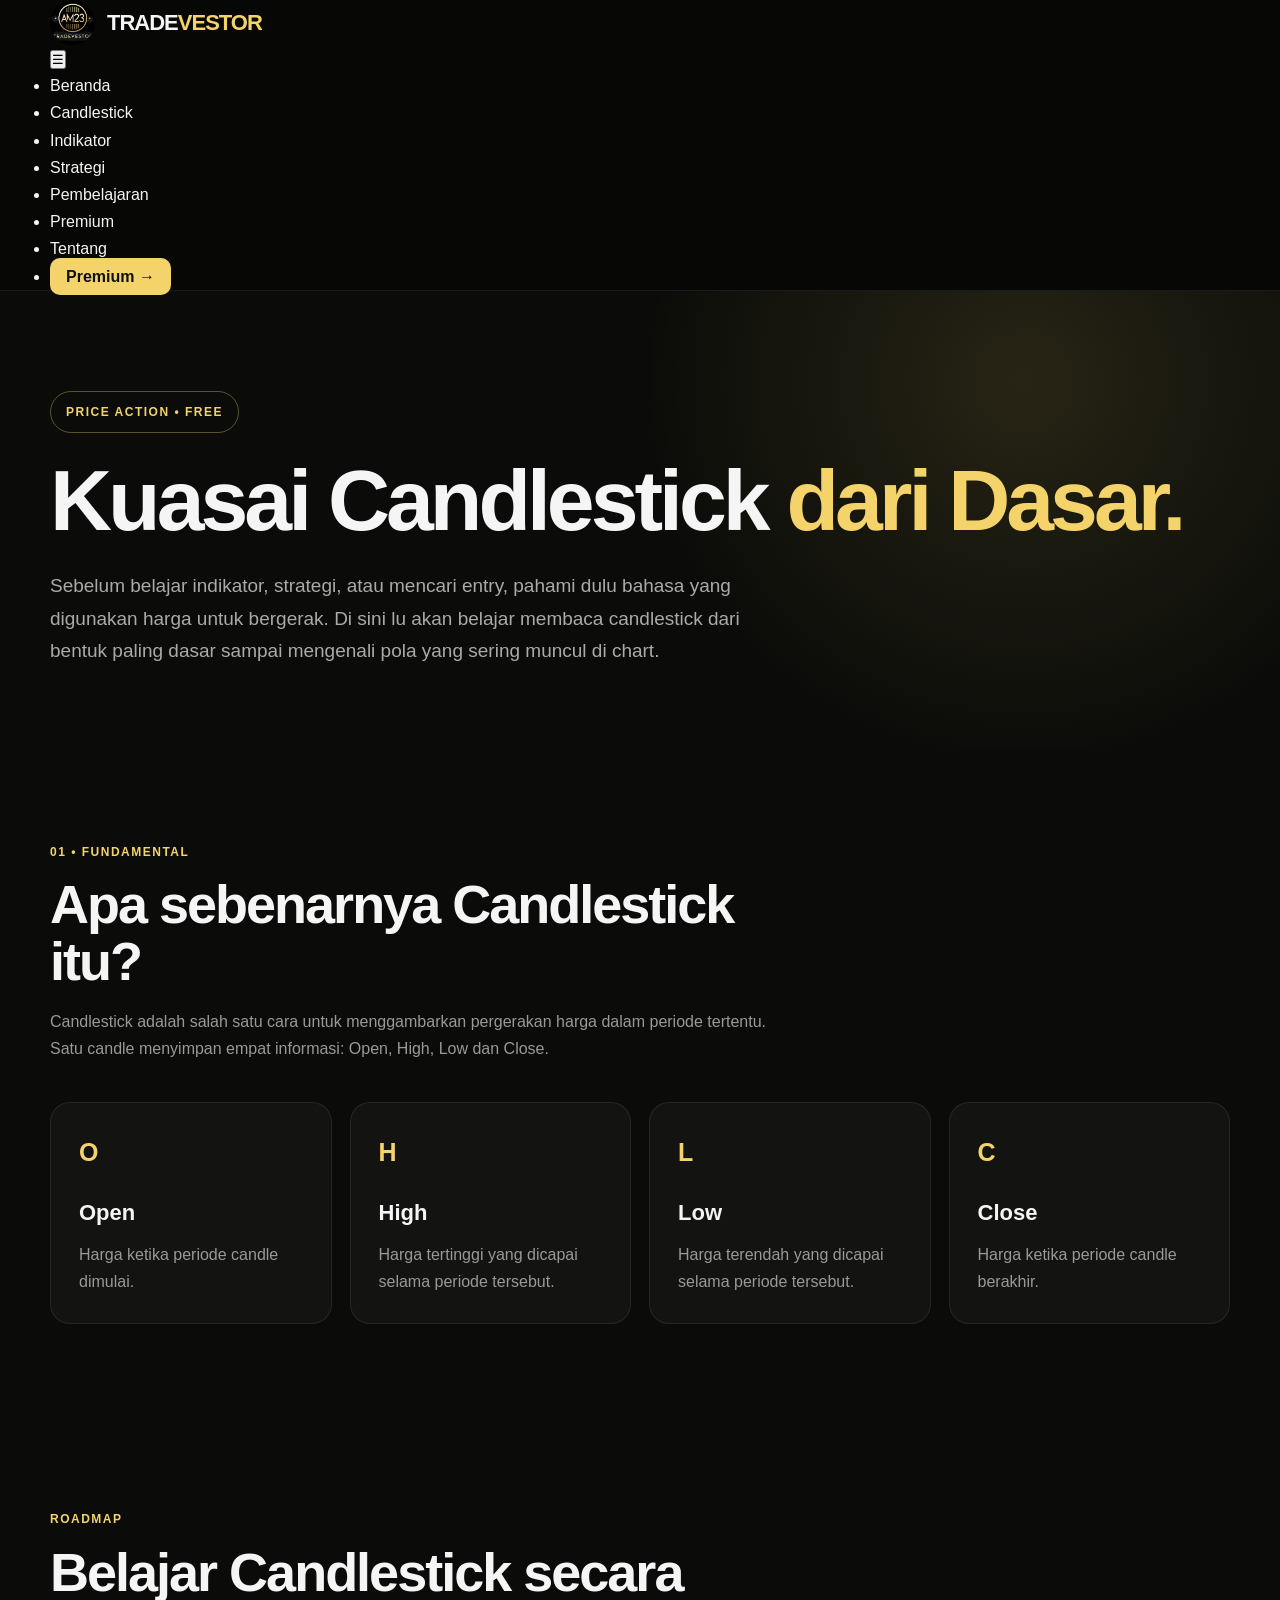
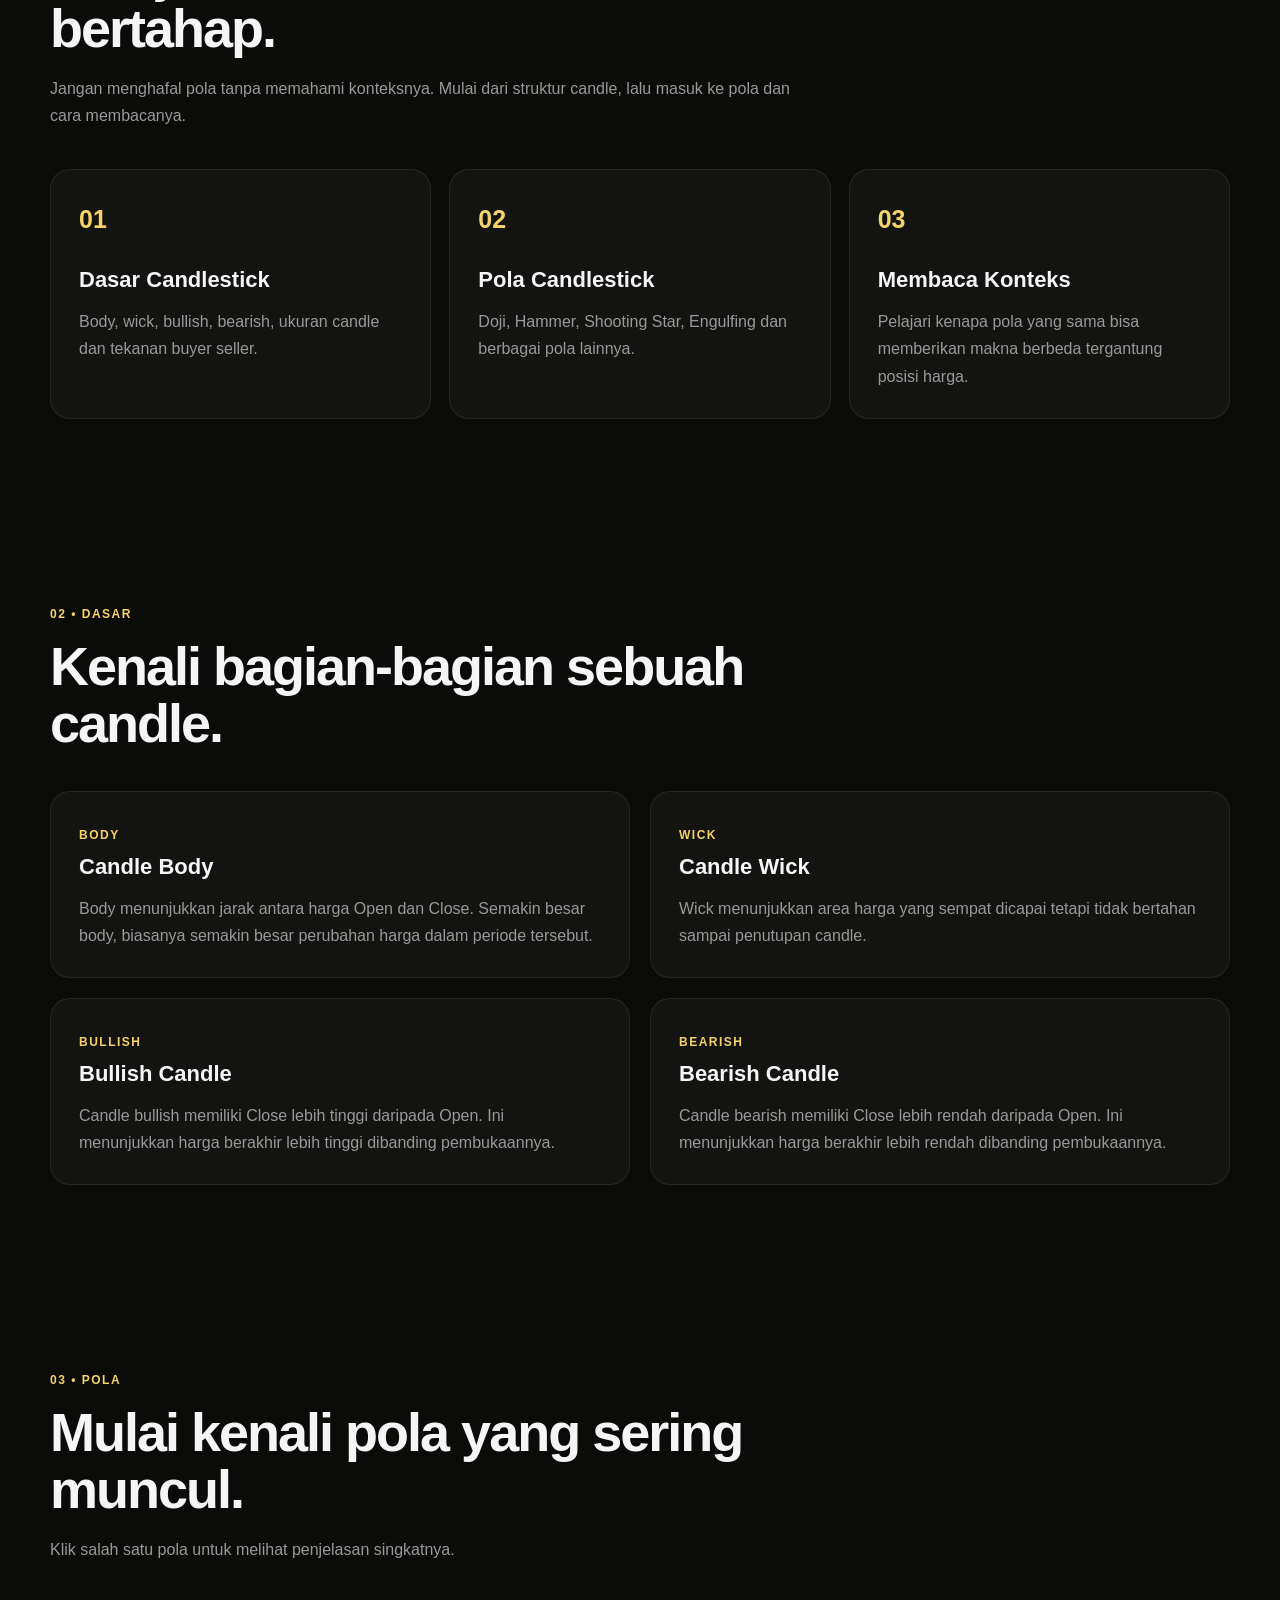
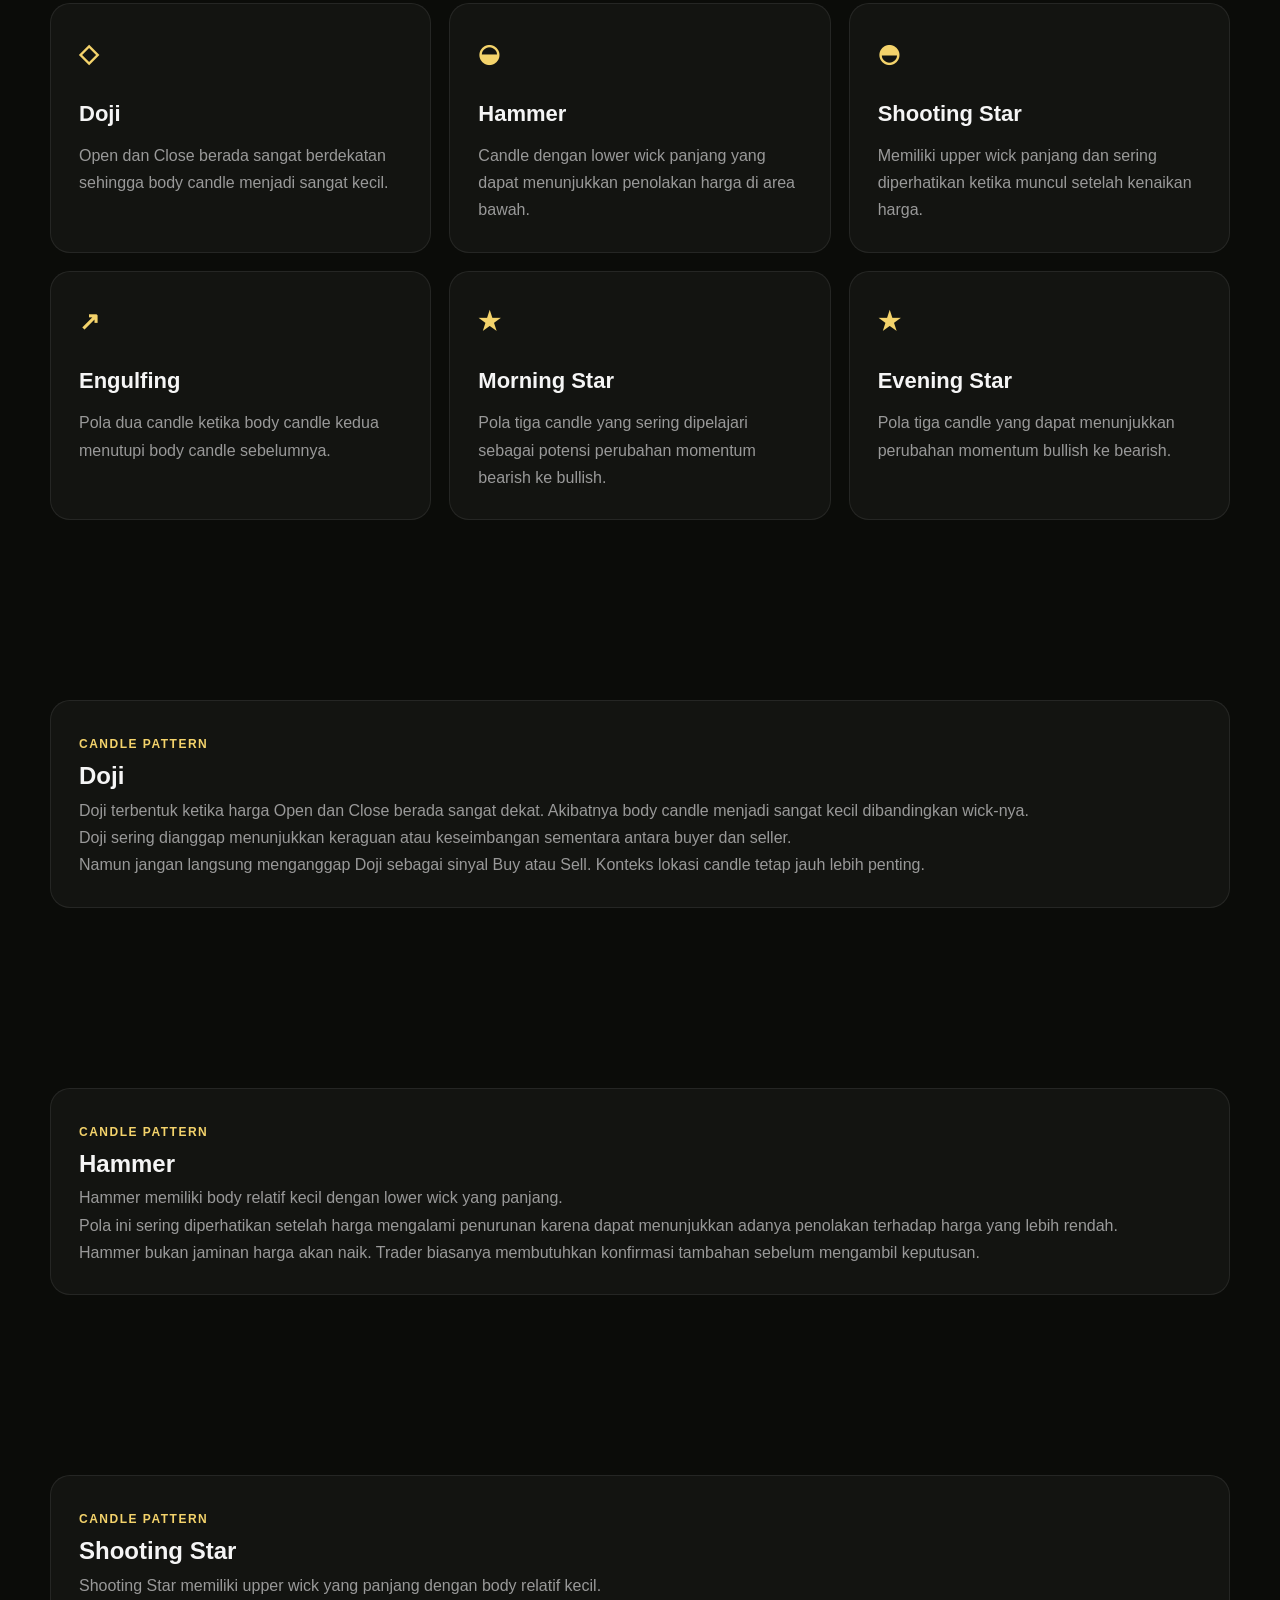
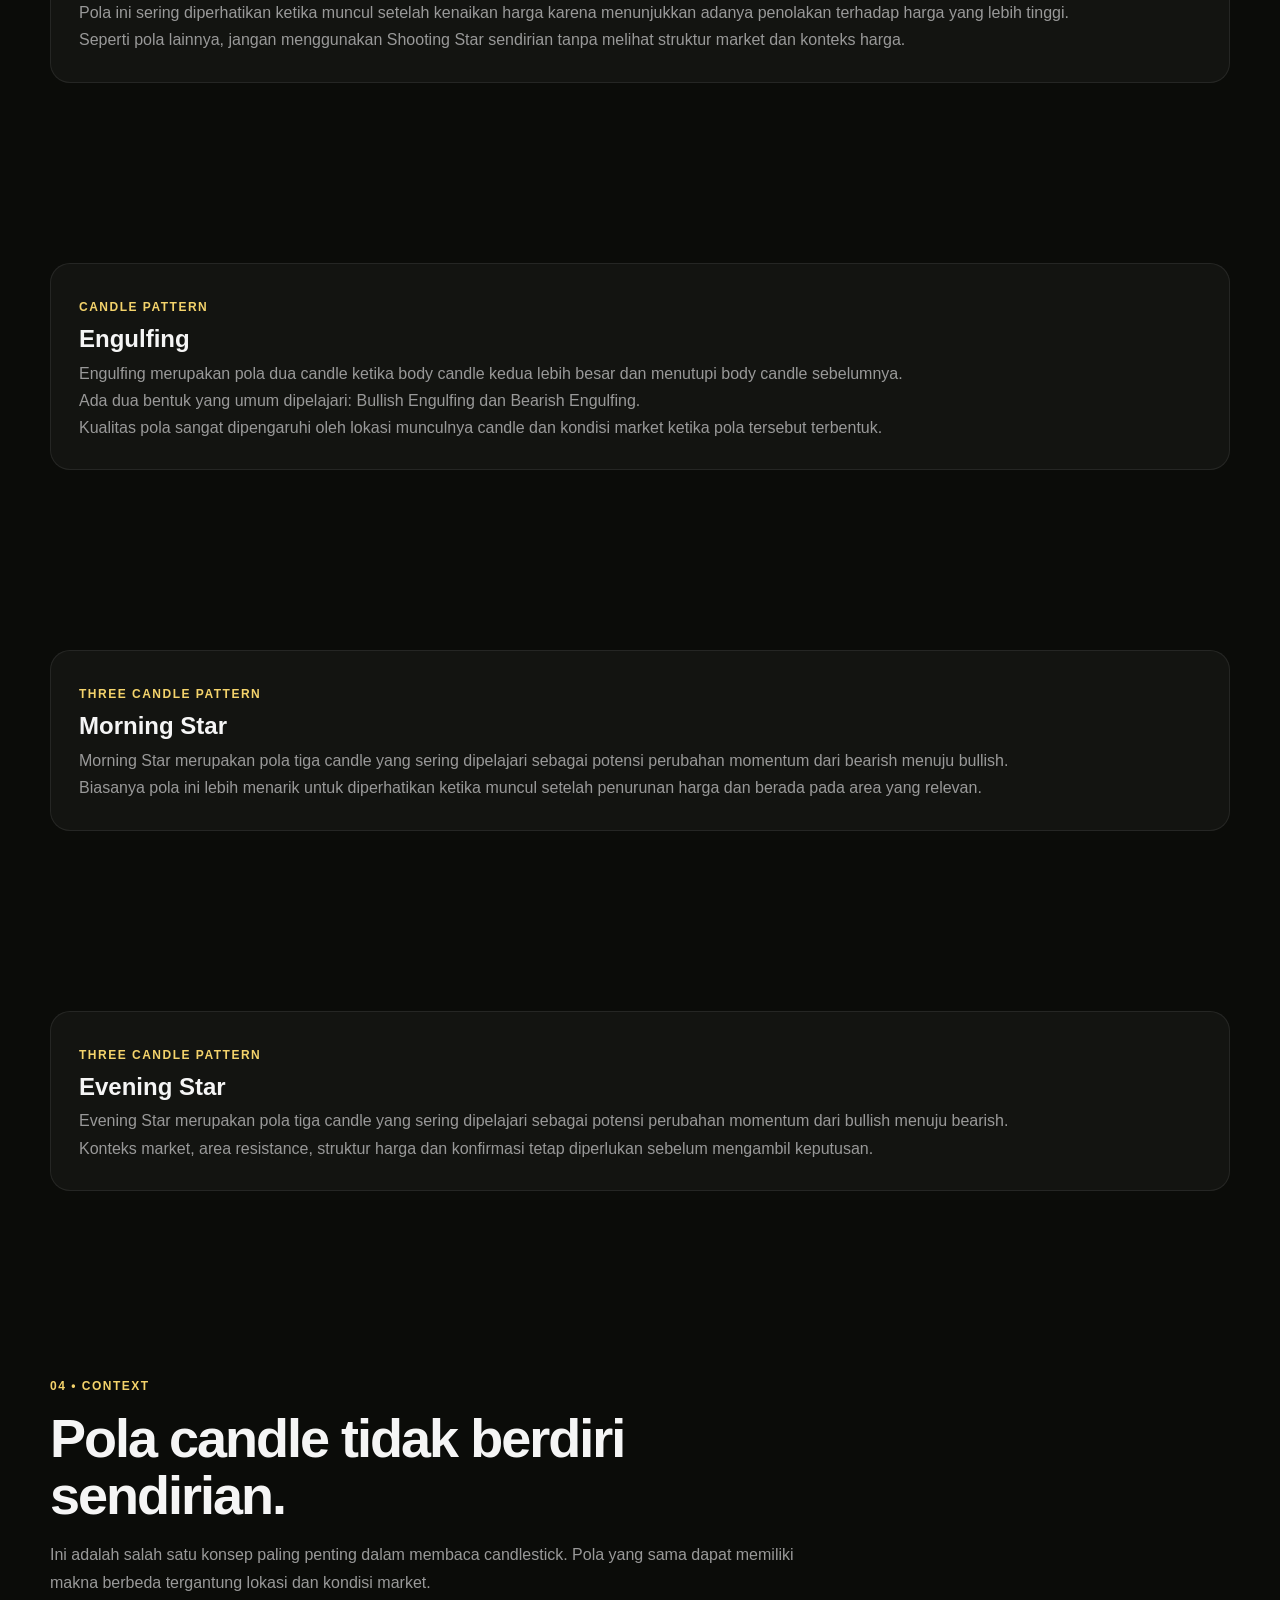
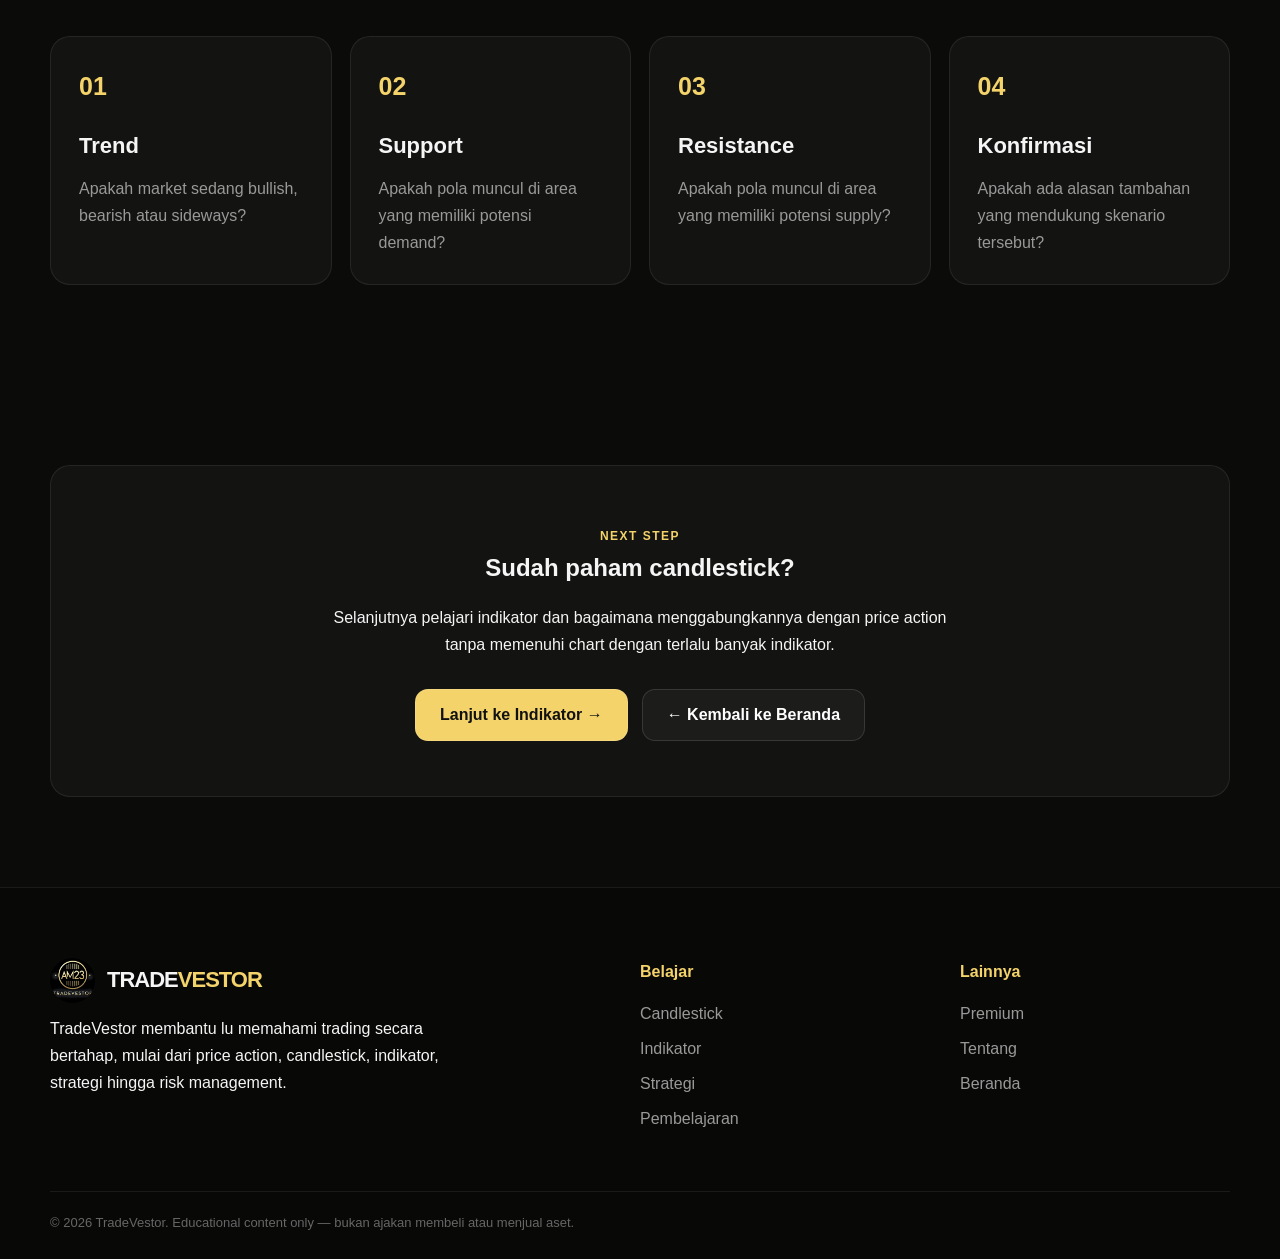
==== commit 50fe8907: "Update candlestick.html Signed-off-by: Master023 <113614652+Master023@users.noreply.github.com>" ====
--- a/candlestick.html
+++ b/candlestick.html
@@ -16,7 +16,7 @@
 
     <link rel="icon" href="logo.jpg">
 
-    <link rel="stylesheet" href="CSS/style.css">
+    <link rel="stylesheet" href="css/style.css">
 
 </head>
 
--- a/css/style.css
+++ b/css/style.css
@@ -0,0 +1,627 @@
+* {
+    box-sizing: border-box;
+    margin: 0;
+    padding: 0;
+}
+
+html {
+    scroll-behavior: smooth;
+}
+
+body {
+    font-family: Arial, Helvetica, sans-serif;
+    background: #0b0c09;
+    color: #f5f5f5;
+    line-height: 1.7;
+}
+
+a {
+    color: inherit;
+    text-decoration: none;
+}
+
+img {
+    max-width: 100%;
+    display: block;
+}
+
+.container {
+    width: min(1180px, calc(100% - 40px));
+    margin: auto;
+}
+
+/* =========================
+   NAVBAR
+========================= */
+
+header {
+    position: sticky;
+    top: 0;
+    z-index: 1000;
+    background: rgba(8, 9, 7, .94);
+    border-bottom: 1px solid rgba(255,255,255,.08);
+    backdrop-filter: blur(15px);
+}
+
+.nav {
+    min-height: 76px;
+    display: flex;
+    align-items: center;
+    justify-content: space-between;
+    gap: 20px;
+}
+
+.brand {
+    display: flex;
+    align-items: center;
+    gap: 12px;
+    font-size: 22px;
+    font-weight: 900;
+    letter-spacing: -1px;
+}
+
+.brand img {
+    width: 45px;
+    height: 45px;
+    object-fit: cover;
+    border-radius: 50%;
+}
+
+.brand b {
+    color: #f4d36b;
+}
+
+.navlinks {
+    list-style: none;
+    display: flex;
+    align-items: center;
+    gap: 22px;
+}
+
+.navlinks a {
+    color: #ddd;
+    font-size: 14px;
+    transition: .25s;
+}
+
+.navlinks a:hover,
+.navlinks .active {
+    color: #f4d36b;
+}
+
+.nav-cta {
+    padding: 10px 16px;
+    border-radius: 10px;
+    background: #f4d36b;
+    color: #111 !important;
+    font-weight: 700;
+}
+
+.menu {
+    display: none;
+    border: 0;
+    background: transparent;
+    color: white;
+    font-size: 30px;
+    cursor: pointer;
+}
+
+/* =========================
+   HERO
+========================= */
+
+.hero {
+    padding: 100px 0 80px;
+    background:
+        radial-gradient(circle at 80% 20%, rgba(244,211,107,.12), transparent 35%),
+        #0b0c09;
+}
+
+.hero-grid {
+    display: grid;
+    grid-template-columns: 1.05fr .95fr;
+    align-items: center;
+    gap: 60px;
+}
+
+.eyebrow,
+.kicker,
+.tag {
+    display: inline-block;
+    color: #f4d36b;
+    font-weight: 800;
+    text-transform: uppercase;
+    letter-spacing: 1.5px;
+    font-size: 12px;
+}
+
+.eyebrow {
+    padding: 10px 15px;
+    border: 1px solid rgba(244,211,107,.35);
+    border-radius: 999px;
+}
+
+.dot {
+    display: inline-block;
+    width: 8px;
+    height: 8px;
+    margin-right: 8px;
+    border-radius: 50%;
+    background: #25d98a;
+}
+
+h1 {
+    margin-top: 25px;
+    font-size: clamp(48px, 7vw, 86px);
+    line-height: .98;
+    letter-spacing: -4px;
+}
+
+.gradient {
+    color: #f4d36b;
+}
+
+.lead {
+    margin-top: 28px;
+    max-width: 700px;
+    color: #aaa;
+    font-size: 19px;
+}
+
+.actions {
+    display: flex;
+    flex-wrap: wrap;
+    gap: 14px;
+    margin-top: 30px;
+}
+
+.btn {
+    display: inline-flex;
+    justify-content: center;
+    align-items: center;
+    min-height: 52px;
+    padding: 0 24px;
+    border-radius: 13px;
+    font-weight: 800;
+    cursor: pointer;
+    border: 1px solid rgba(255,255,255,.12);
+}
+
+.btn-primary {
+    background: #f4d36b;
+    color: #111;
+}
+
+.btn-secondary {
+    background: rgba(255,255,255,.04);
+    color: white;
+}
+
+.btn-outline {
+    background: transparent;
+    color: white;
+}
+
+.notice {
+    padding: 15px;
+    border-left: 3px solid #f4d36b;
+    color: #999;
+    background: rgba(255,255,255,.03);
+}
+
+/* =========================
+   CHART
+========================= */
+
+.hero-card {
+    border: 1px solid rgba(255,255,255,.1);
+    border-radius: 25px;
+    overflow: hidden;
+    background: #10120e;
+}
+
+.chart-wrap {
+    position: relative;
+    min-height: 420px;
+    overflow: hidden;
+    padding: 30px;
+    background: #0d0f0d;
+}
+
+.chart-grid {
+    position: absolute;
+    inset: 0;
+    opacity: .5;
+    background-image:
+        linear-gradient(rgba(255,255,255,.05) 1px, transparent 1px),
+        linear-gradient(90deg, rgba(255,255,255,.05) 1px, transparent 1px);
+    background-size: 50px 50px;
+}
+
+.chart-badge {
+    position: relative;
+    z-index: 3;
+    color: #f4d36b;
+    font-size: 12px;
+    font-weight: 800;
+    letter-spacing: 1.5px;
+}
+
+/* CANDLESTICK */
+
+.candles {
+    position: absolute;
+    left: 40px;
+    right: 40px;
+    bottom: 55px;
+    height: 280px;
+
+    display: flex;
+    flex-direction: row;
+    align-items: flex-end;
+    justify-content: space-around;
+    gap: 15px;
+
+    z-index: 2;
+}
+
+.candle {
+    position: relative;
+    width: 24px;
+    height: 160px;
+    flex: 0 0 24px;
+}
+
+.candle .wick {
+    position: absolute;
+    left: 50%;
+    top: 0;
+    bottom: 0;
+    width: 3px;
+    transform: translateX(-50%);
+    background: #25d98a;
+}
+
+.candle .body {
+    position: absolute;
+    left: 50%;
+    top: 35%;
+    width: 24px;
+    height: 70px;
+    transform: translateX(-50%);
+    border-radius: 4px;
+    background: #25d98a;
+}
+
+.candle.red .wick,
+.candle.red .body {
+    background: #ff5b61;
+}
+
+.c1 { height: 180px; }
+.c2 { height: 230px; }
+.c3 { height: 140px; }
+.c4 { height: 210px; }
+.c5 { height: 170px; }
+.c6 { height: 250px; }
+.c7 { height: 130px; }
+.c8 { height: 200px; }
+.c9 { height: 160px; }
+
+.chart-label {
+    position: absolute;
+    left: 30px;
+    bottom: 20px;
+    color: #777;
+    font-size: 12px;
+}
+
+/* =========================
+   STATBAR
+========================= */
+
+.statbar {
+    display: grid;
+    grid-template-columns: repeat(3, 1fr);
+}
+
+.mini {
+    padding: 20px;
+    border-right: 1px solid rgba(255,255,255,.08);
+}
+
+.mini strong {
+    display: block;
+    color: #f4d36b;
+    font-size: 20px;
+}
+
+.mini span {
+    color: #aaa;
+    font-size: 13px;
+}
+
+/* =========================
+   SECTION
+========================= */
+
+.section {
+    padding: 90px 0;
+}
+
+.section-head {
+    max-width: 750px;
+    margin-bottom: 40px;
+}
+
+.section-head h2 {
+    margin-top: 12px;
+    font-size: clamp(32px, 5vw, 54px);
+    line-height: 1.05;
+    letter-spacing: -2px;
+}
+
+.section-head p {
+    margin-top: 18px;
+    color: #999;
+}
+
+/* =========================
+   CARD
+========================= */
+
+.grid-4 {
+    display: grid;
+    grid-template-columns: repeat(4, 1fr);
+    gap: 18px;
+}
+
+.grid-3 {
+    display: grid;
+    grid-template-columns: repeat(3, 1fr);
+    gap: 18px;
+}
+
+.card,
+.article {
+    padding: 28px;
+    border-radius: 20px;
+    background: rgba(255,255,255,.035);
+    border: 1px solid rgba(255,255,255,.08);
+    transition: .25s;
+}
+
+.card:hover {
+    transform: translateY(-5px);
+    border-color: rgba(244,211,107,.35);
+}
+
+.card .icon {
+    color: #f4d36b;
+    font-size: 25px;
+    font-weight: 900;
+    margin-bottom: 20px;
+}
+
+.card h3,
+.article h3 {
+    font-size: 22px;
+    margin-bottom: 10px;
+}
+
+.card p,
+.article p {
+    color: #999;
+}
+
+.split {
+    display: grid;
+    grid-template-columns: repeat(2, 1fr);
+    gap: 20px;
+}
+
+/* =========================
+   FOOTER
+========================= */
+
+footer {
+    padding: 70px 0 25px;
+    border-top: 1px solid rgba(255,255,255,.08);
+    background: #080907;
+}
+
+.footer {
+    display: grid;
+    grid-template-columns: 2fr 1fr 1fr;
+    gap: 50px;
+}
+
+.footer h4 {
+    margin-bottom: 15px;
+    color: #f4d36b;
+}
+
+.footer a {
+    display: block;
+    margin-bottom: 8px;
+    color: #999;
+}
+
+.copyright {
+    margin-top: 50px;
+    padding-top: 20px;
+    border-top: 1px solid rgba(255,255,255,.08);
+    color: #666;
+    font-size: 13px;
+}
+
+/* =========================
+   MOBILE
+========================= */
+
+@media (max-width: 850px) {
+
+    .navlinks {
+        display: none;
+        position: absolute;
+        top: 76px;
+        left: 0;
+        right: 0;
+        padding: 20px;
+        flex-direction: column;
+        align-items: stretch;
+        background: #0b0c09;
+        border-bottom: 1px solid rgba(255,255,255,.1);
+    }
+
+    .navlinks.show {
+        display: flex;
+    }
+
+    .menu {
+        display: block;
+    }
+
+    .hero-grid {
+        grid-template-columns: 1fr;
+    }
+
+    .grid-4 {
+        grid-template-columns: repeat(2, 1fr);
+    }
+
+    .grid-3 {
+        grid-template-columns: repeat(2, 1fr);
+    }
+
+    .footer {
+        grid-template-columns: 1fr 1fr;
+    }
+}
+
+@media (max-width: 600px) {
+
+    .container {
+        width: min(100% - 28px, 1180px);
+    }
+
+    .hero {
+        padding: 65px 0;
+    }
+
+    h1 {
+        font-size: 48px;
+        letter-spacing: -2px;
+    }
+
+    .lead {
+        font-size: 17px;
+    }
+
+    .actions {
+        flex-direction: column;
+    }
+
+    .btn {
+        width: 100%;
+    }
+
+    .grid-4,
+    .grid-3,
+    .split,
+    .footer {
+        grid-template-columns: 1fr;
+    }
+
+    .chart-wrap {
+        min-height: 350px;
+        padding: 20px;
+    }
+
+    .candles {
+        left: 20px;
+        right: 20px;
+        bottom: 45px;
+        height: 230px;
+        gap: 8px;
+    }
+
+    .candle {
+        width: 18px;
+        flex-basis: 18px;
+    }
+
+    .candle .body {
+        width: 18px;
+    }
+
+    .candle .wick {
+        width: 2px;
+    }
+
+
+    /* =====================================================
+   MOBILE MENU
+===================================================== */
+
+@media (max-width: 850px) {
+
+    .menu-btn {
+        display: block;
+        border: none;
+        background: transparent;
+        color: white;
+        font-size: 28px;
+        cursor: pointer;
+    }
+
+    nav .nav-links {
+        display: none;
+        position: absolute;
+        top: 76px;
+        left: 0;
+        right: 0;
+
+        flex-direction: column;
+        align-items: stretch;
+
+        padding: 20px;
+
+        background: #080907;
+
+        border-bottom: 1px solid rgba(255,255,255,0.1);
+
+        z-index: 999;
+    }
+
+    nav .nav-links.active {
+        display: flex;
+    }
+
+    nav .nav-links li {
+        width: 100%;
+    }
+
+    nav .nav-links a {
+        display: block;
+        padding: 12px 10px;
+    }
+
+}
+
+@media (min-width: 851px) {
+
+    .menu-btn {
+        display: none;
+    }
+
+}
+    .statbar {
+        grid-template-columns: 1fr;
+    }
+
+    .mini {
+        border-right: 0;
+        border-bottom: 1px solid rgba(255,255,255,.08);
+    }
+}
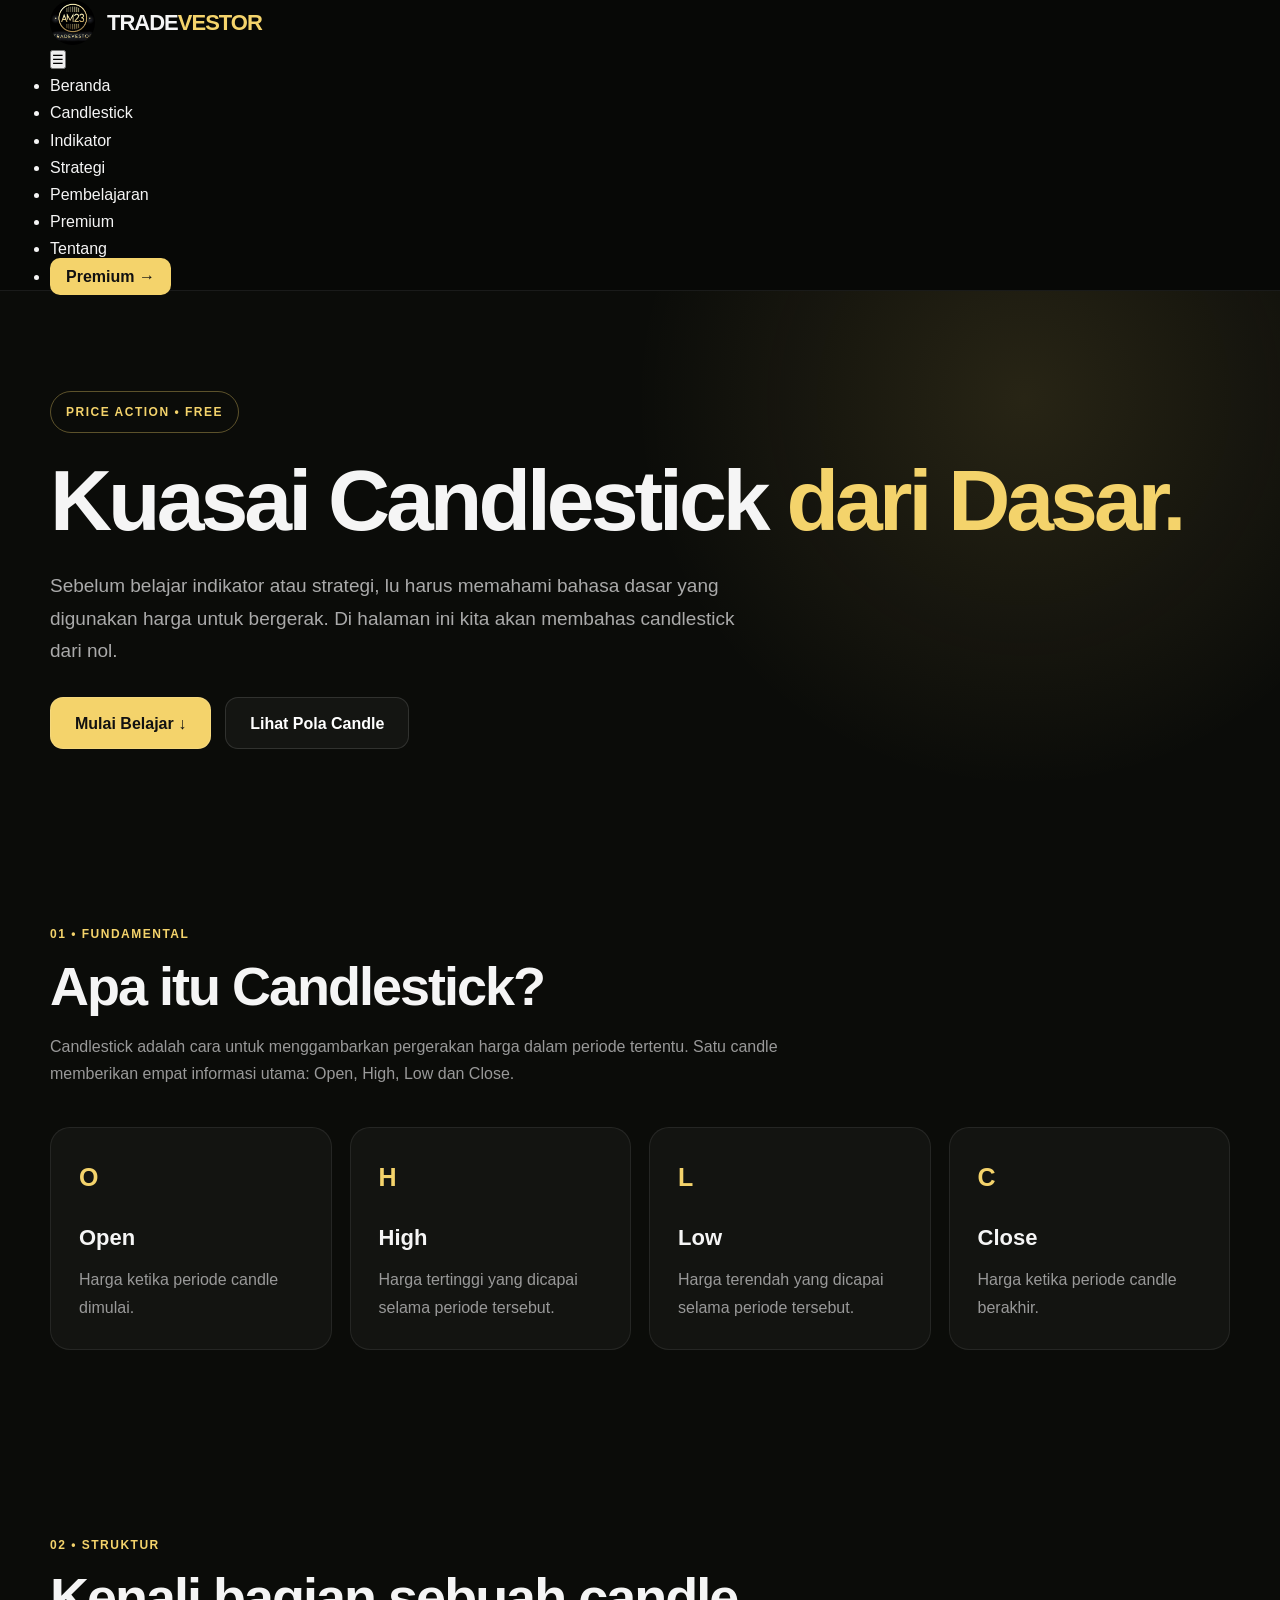
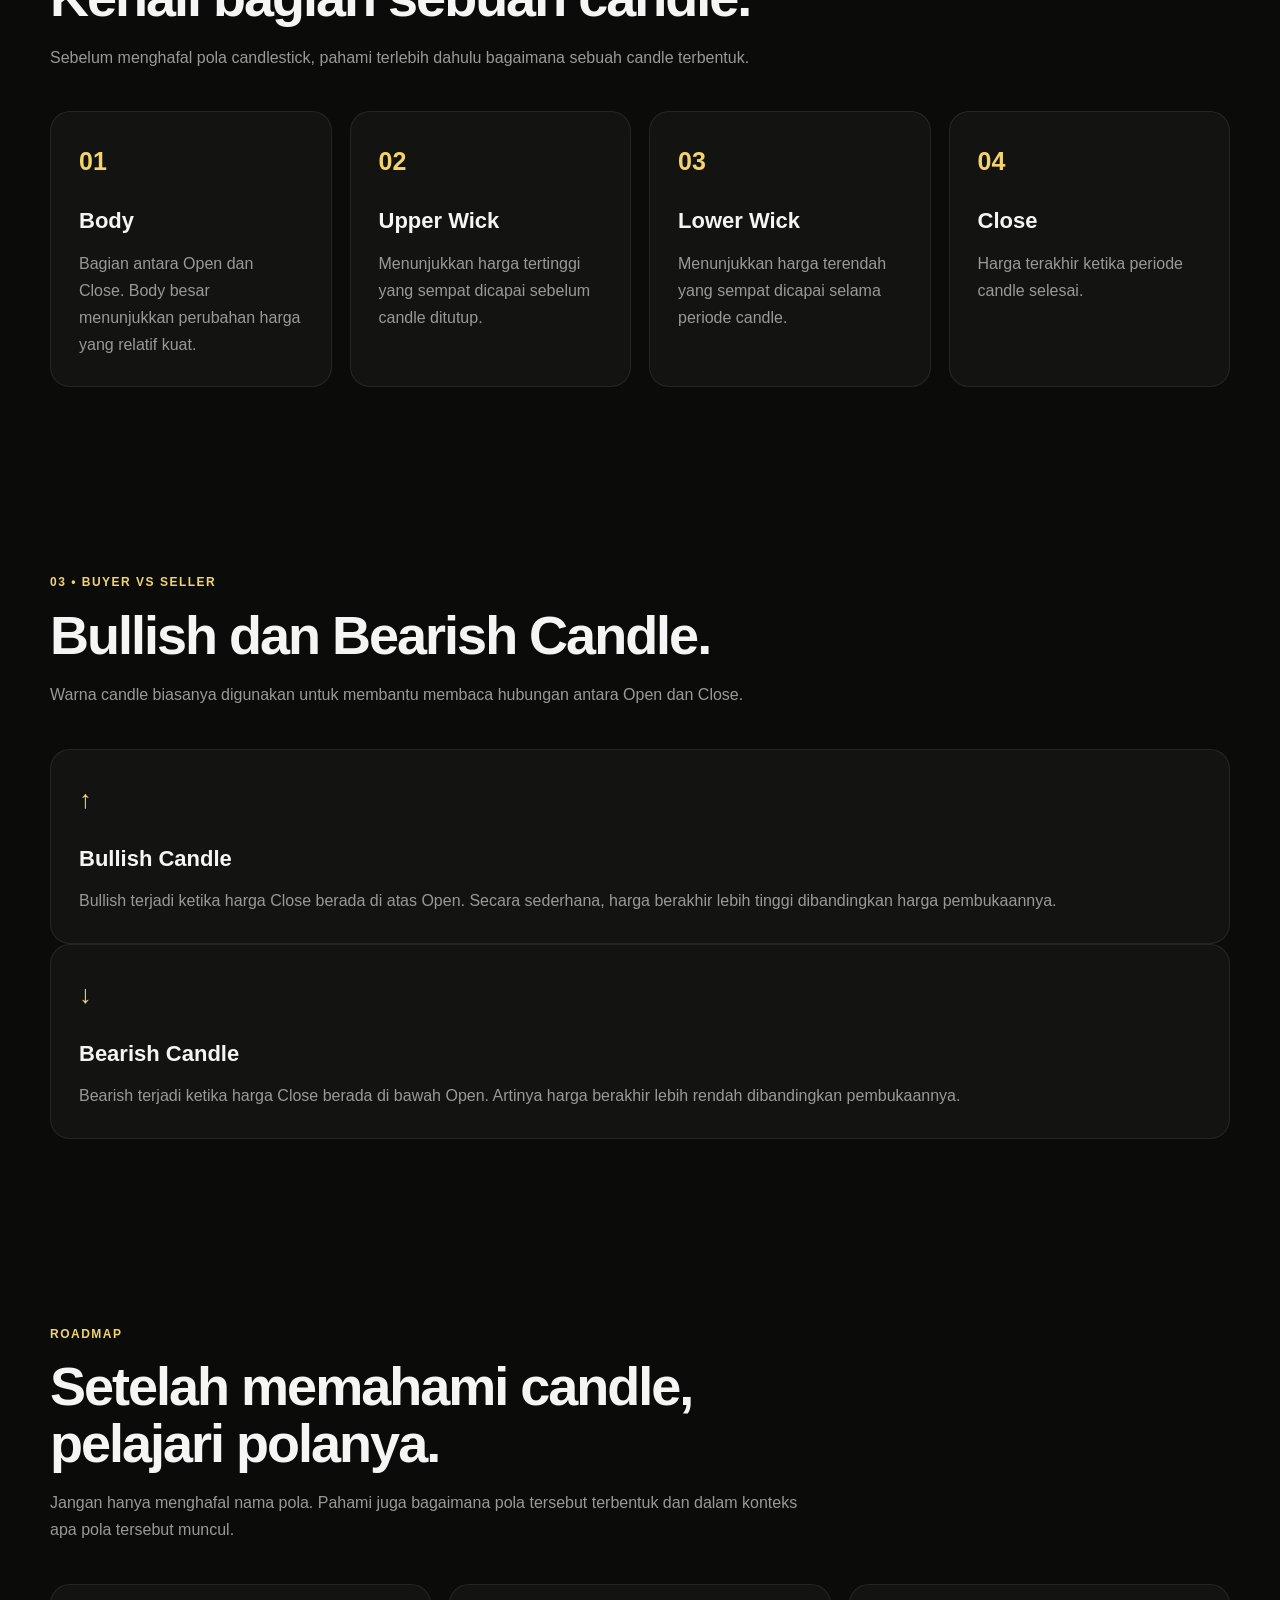
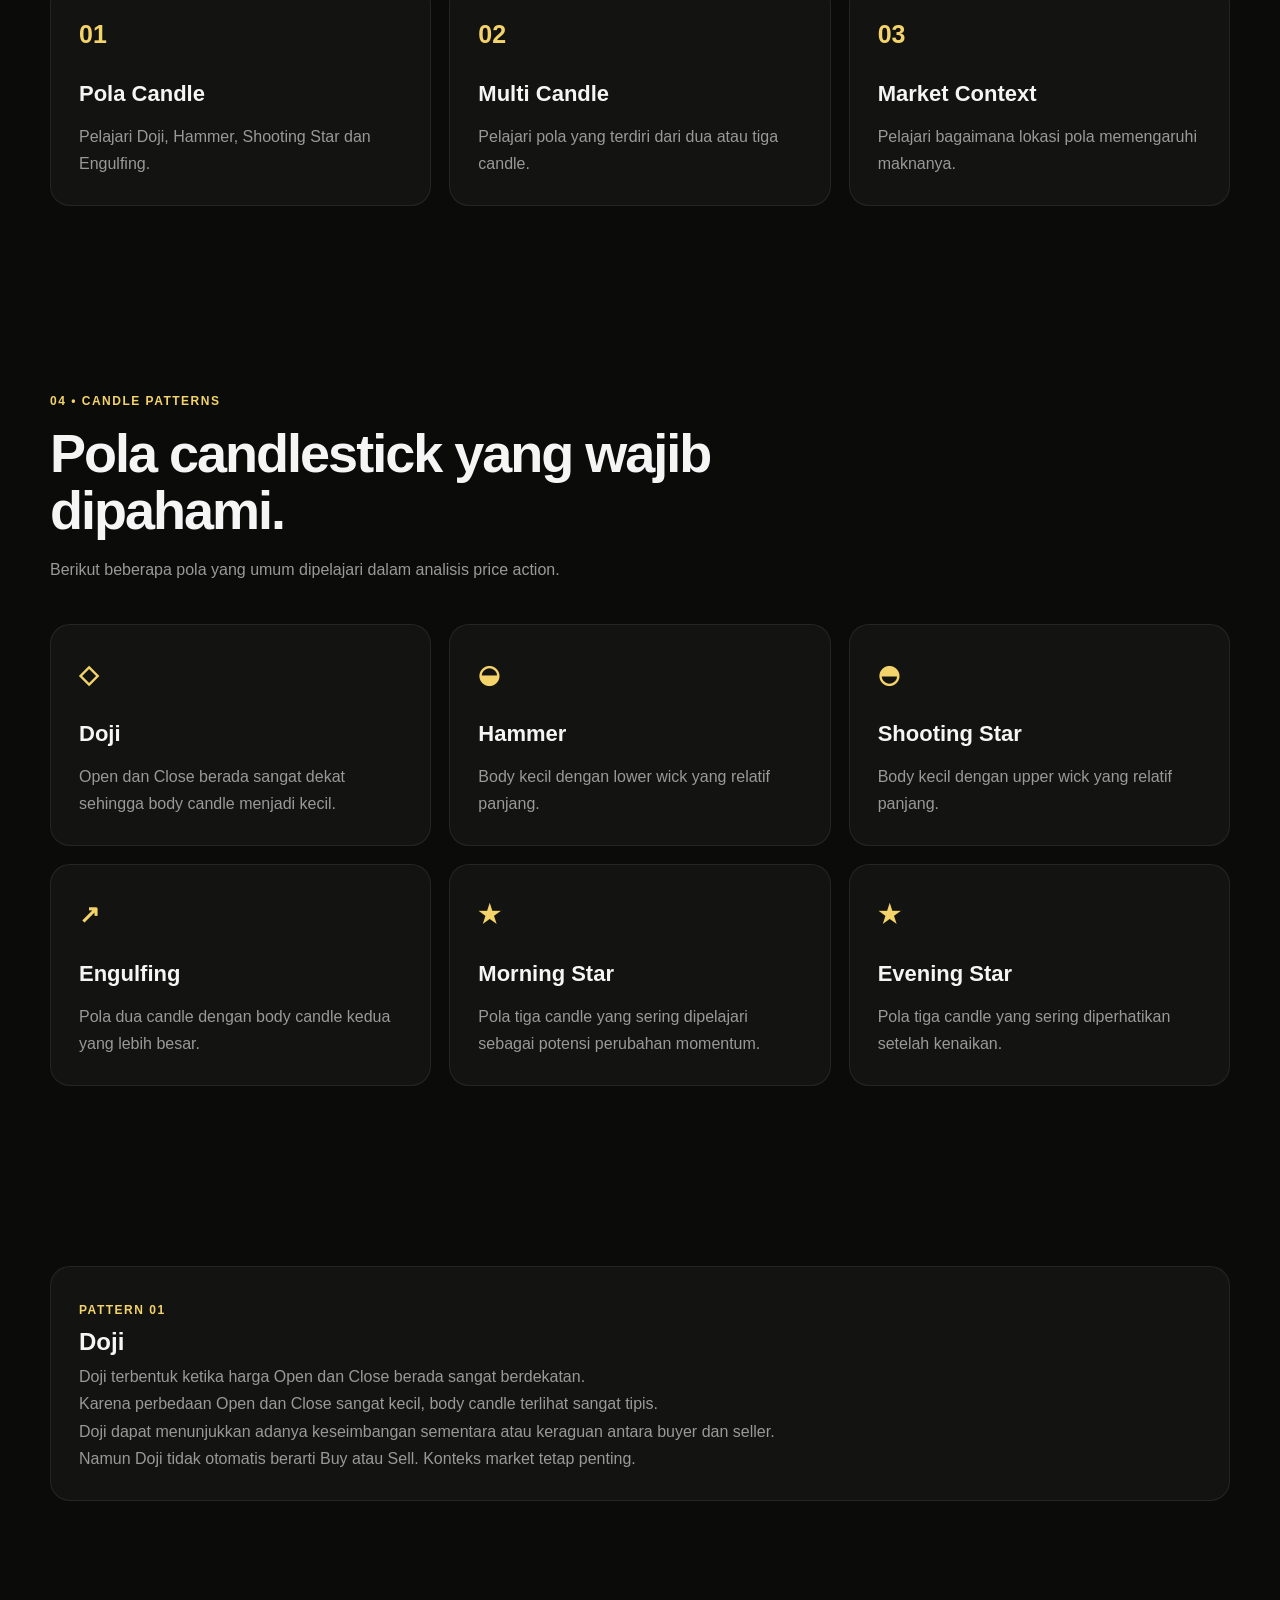
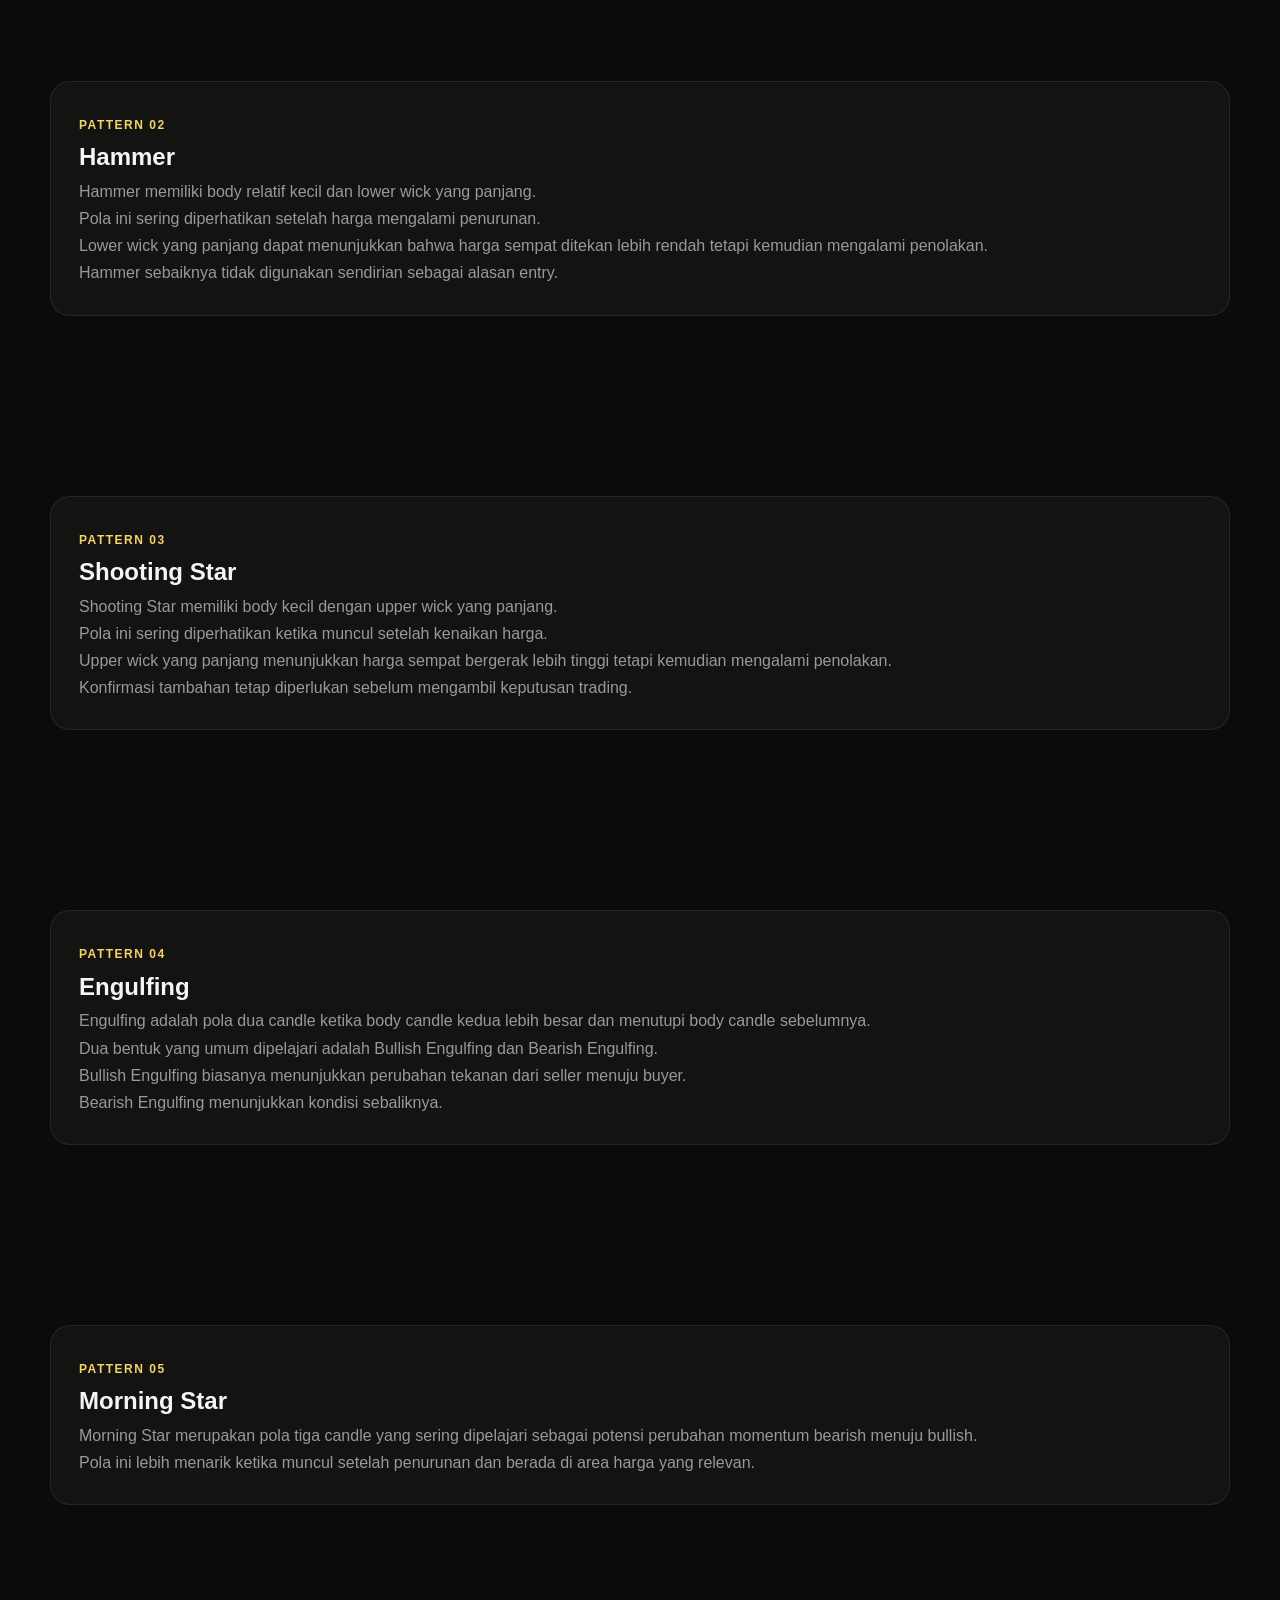
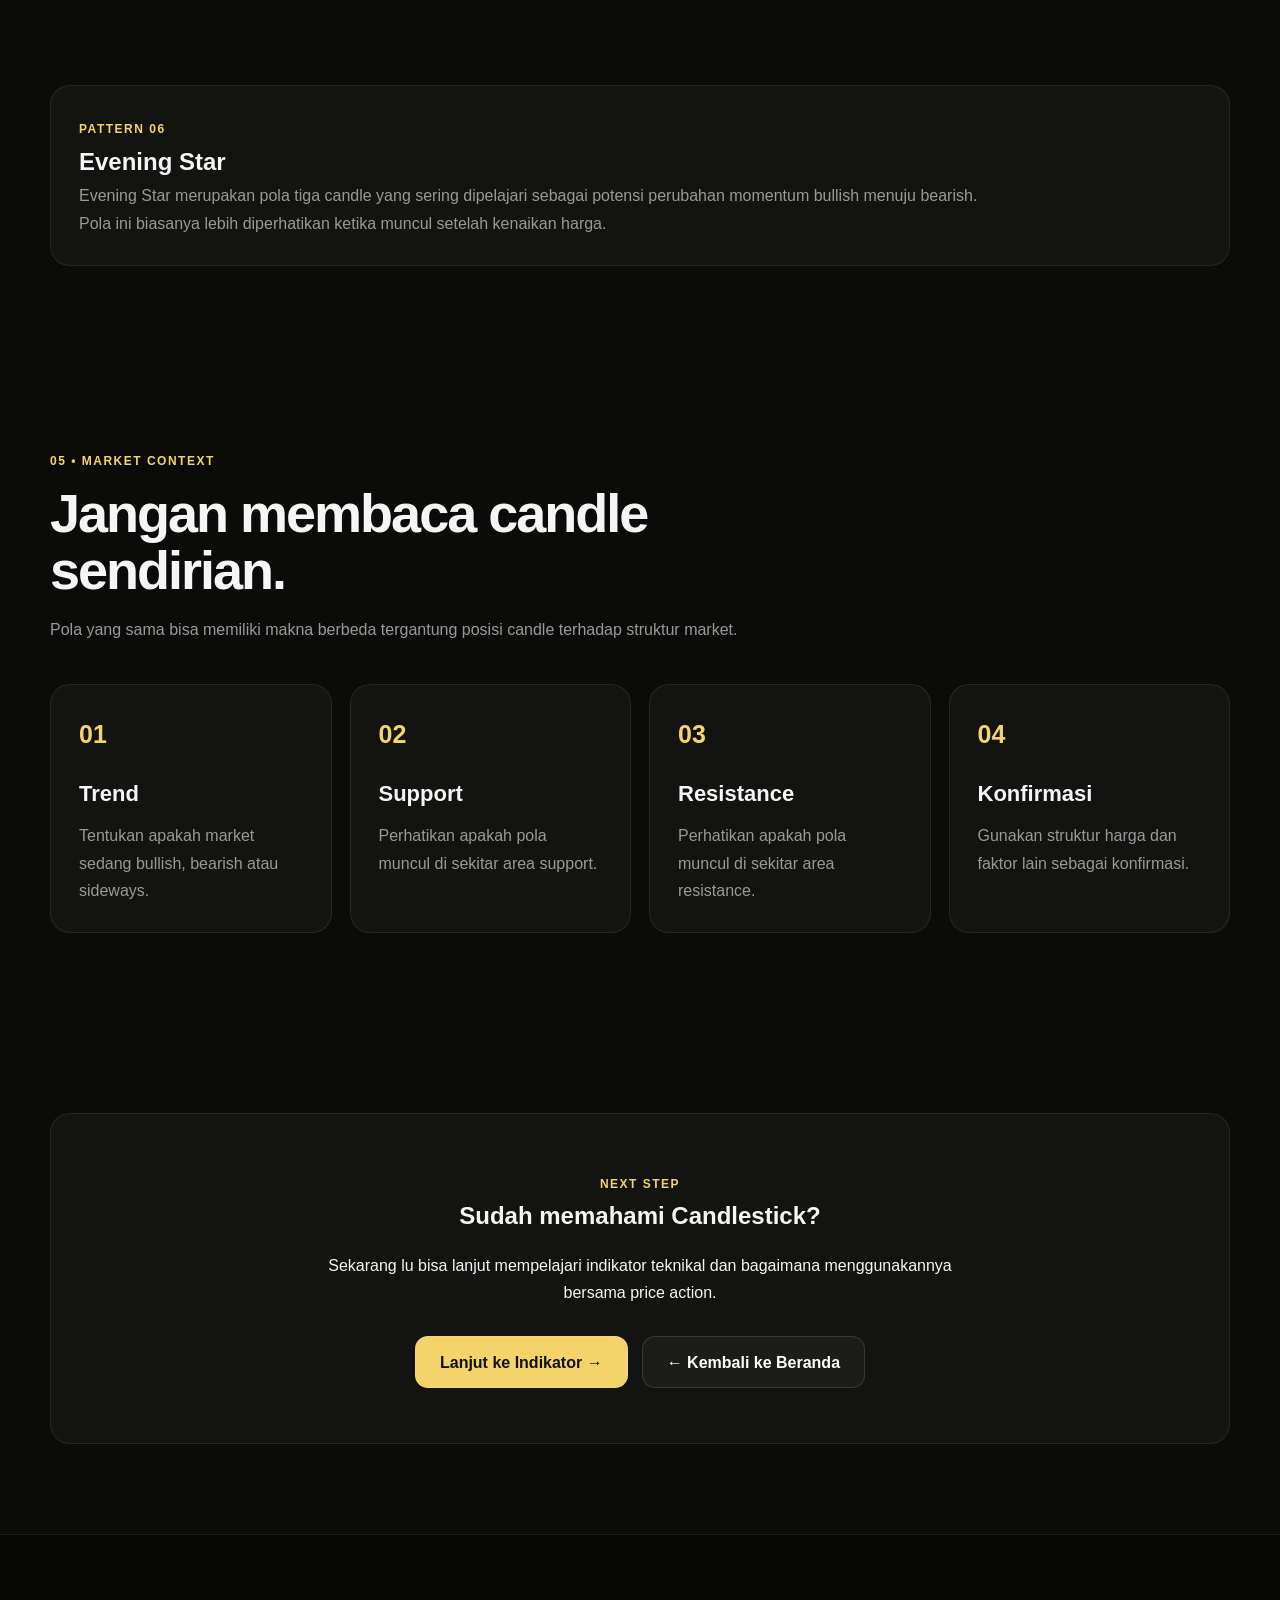
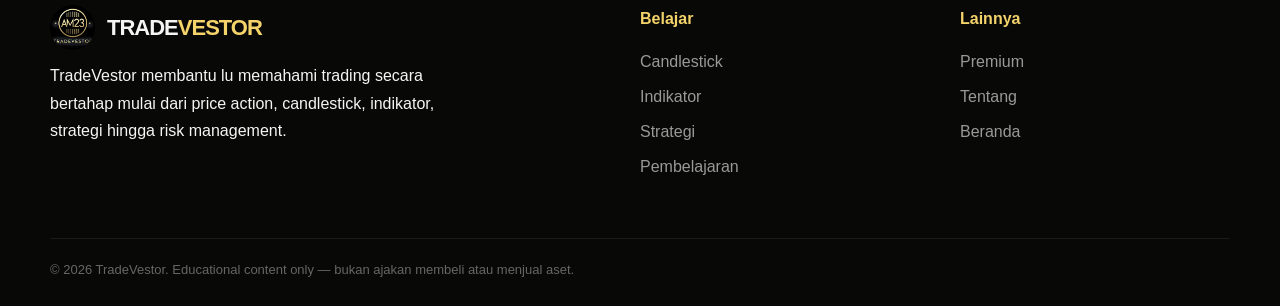
==== commit f12eebc8: "Update candlestick.html Signed-off-by: Master023 <113614652+Master023@users.noreply.github.com>" ====
--- a/candlestick.html
+++ b/candlestick.html
@@ -2,23 +2,26 @@
 <html lang="id">
 
 <head>
-
     <meta charset="UTF-8">
 
-    <meta name="viewport" content="width=device-width, initial-scale=1.0">
+    <meta
+        name="viewport"
+        content="width=device-width, initial-scale=1.0"
+    >
 
     <title>Belajar Candlestick — TradeVestor</title>
 
     <meta
         name="description"
-        content="Pelajari candlestick dari dasar hingga memahami berbagai pola candlestick seperti Doji, Hammer, Engulfing dan lainnya."
+        content="Belajar candlestick dari dasar, memahami body, wick, bullish, bearish, dan pola candlestick."
     >
 
     <link rel="icon" href="logo.jpg">
 
+    <!-- CSS UTAMA -->
     <link rel="stylesheet" href="css/style.css">
-
 </head>
+
 
 <body>
 
@@ -69,8 +72,8 @@
 
                 <li>
                     <a
+                        href="candlestick.html"
                         class="active"
-                        href="candlestick.html"
                     >
                         Candlestick
                     </a>
@@ -126,10 +129,15 @@
 
 
 <!-- =====================================================
+     MAIN
+===================================================== -->
+
+<main>
+
+
+<!-- =====================================================
      HERO
 ===================================================== -->
-
-<main>
 
 <section class="hero">
 
@@ -140,6 +148,7 @@
             <span class="eyebrow">
                 PRICE ACTION • FREE
             </span>
+
 
             <h1>
                 Kuasai Candlestick
@@ -148,17 +157,37 @@
                 </span>
             </h1>
 
+
             <p class="lead">
 
-                Sebelum belajar indikator, strategi,
-                atau mencari entry, pahami dulu bahasa
-                yang digunakan harga untuk bergerak.
-
-                Di sini lu akan belajar membaca candlestick
-                dari bentuk paling dasar sampai mengenali
-                pola yang sering muncul di chart.
-
-            </p>
+                Sebelum belajar indikator atau strategi,
+                lu harus memahami bahasa dasar yang
+                digunakan harga untuk bergerak.
+
+                Di halaman ini kita akan membahas
+                candlestick dari nol.
+
+            </p>
+
+
+            <div class="actions">
+
+                <a
+                    href="#dasar"
+                    class="btn btn-primary"
+                >
+                    Mulai Belajar ↓
+                </a>
+
+
+                <a
+                    href="#pola"
+                    class="btn btn-secondary"
+                >
+                    Lihat Pola Candle
+                </a>
+
+            </div>
 
         </div>
 
@@ -169,7 +198,7 @@
 
 
 <!-- =====================================================
-     INTRO
+     PENGENALAN
 ===================================================== -->
 
 <section class="section">
@@ -182,17 +211,20 @@
                 01 • FUNDAMENTAL
             </span>
 
+
             <h2>
-                Apa sebenarnya Candlestick itu?
+                Apa itu Candlestick?
             </h2>
 
-            <p>
-
-                Candlestick adalah salah satu cara
-                untuk menggambarkan pergerakan harga
+
+            <p>
+
+                Candlestick adalah cara untuk
+                menggambarkan pergerakan harga
                 dalam periode tertentu.
 
-                Satu candle menyimpan empat informasi:
+                Satu candle memberikan empat
+                informasi utama:
 
                 Open, High, Low dan Close.
 
@@ -201,8 +233,10 @@
         </div>
 
 
+
         <div class="grid-4">
 
+
             <div class="card">
 
                 <div class="icon">
@@ -214,10 +248,12 @@
                 </h3>
 
                 <p>
-                    Harga ketika periode candle dimulai.
-                </p>
-
-            </div>
+                    Harga ketika periode candle
+                    dimulai.
+                </p>
+
+            </div>
+
 
 
             <div class="card">
@@ -238,6 +274,7 @@
             </div>
 
 
+
             <div class="card">
 
                 <div class="icon">
@@ -256,6 +293,7 @@
             </div>
 
 
+
             <div class="card">
 
                 <div class="icon">
@@ -269,6 +307,231 @@
                 <p>
                     Harga ketika periode candle
                     berakhir.
+                </p>
+
+            </div>
+
+        </div>
+
+    </div>
+
+</section>
+
+
+
+<!-- =====================================================
+     DASAR CANDLESTICK
+===================================================== -->
+
+<section
+    class="section"
+    id="dasar"
+>
+
+    <div class="container">
+
+        <div class="section-head">
+
+            <span class="kicker">
+                02 • STRUKTUR
+            </span>
+
+
+            <h2>
+                Kenali bagian sebuah candle.
+            </h2>
+
+
+            <p>
+
+                Sebelum menghafal pola candlestick,
+                pahami terlebih dahulu bagaimana
+                sebuah candle terbentuk.
+
+            </p>
+
+        </div>
+
+
+
+        <div class="grid-4">
+
+
+            <div class="card">
+
+                <div class="icon">
+                    01
+                </div>
+
+                <h3>
+                    Body
+                </h3>
+
+                <p>
+
+                    Bagian antara Open dan Close.
+                    Body besar menunjukkan perubahan
+                    harga yang relatif kuat.
+
+                </p>
+
+            </div>
+
+
+
+            <div class="card">
+
+                <div class="icon">
+                    02
+                </div>
+
+                <h3>
+                    Upper Wick
+                </h3>
+
+                <p>
+
+                    Menunjukkan harga tertinggi yang
+                    sempat dicapai sebelum candle
+                    ditutup.
+
+                </p>
+
+            </div>
+
+
+
+            <div class="card">
+
+                <div class="icon">
+                    03
+                </div>
+
+                <h3>
+                    Lower Wick
+                </h3>
+
+                <p>
+
+                    Menunjukkan harga terendah yang
+                    sempat dicapai selama periode
+                    candle.
+
+                </p>
+
+            </div>
+
+
+
+            <div class="card">
+
+                <div class="icon">
+                    04
+                </div>
+
+                <h3>
+                    Close
+                </h3>
+
+                <p>
+
+                    Harga terakhir ketika periode
+                    candle selesai.
+
+                </p>
+
+            </div>
+
+        </div>
+
+    </div>
+
+</section>
+
+
+
+<!-- =====================================================
+     BULLISH & BEARISH
+===================================================== -->
+
+<section class="section">
+
+    <div class="container">
+
+        <div class="section-head">
+
+            <span class="kicker">
+                03 • BUYER VS SELLER
+            </span>
+
+
+            <h2>
+                Bullish dan Bearish Candle.
+            </h2>
+
+
+            <p>
+
+                Warna candle biasanya digunakan
+                untuk membantu membaca hubungan
+                antara Open dan Close.
+
+            </p>
+
+        </div>
+
+
+
+        <div class="grid-2">
+
+
+            <div class="card">
+
+                <div class="icon">
+                    ↑
+                </div>
+
+
+                <h3>
+                    Bullish Candle
+                </h3>
+
+
+                <p>
+
+                    Bullish terjadi ketika harga
+                    Close berada di atas Open.
+
+                    Secara sederhana, harga berakhir
+                    lebih tinggi dibandingkan harga
+                    pembukaannya.
+
+                </p>
+
+            </div>
+
+
+
+            <div class="card">
+
+                <div class="icon">
+                    ↓
+                </div>
+
+
+                <h3>
+                    Bearish Candle
+                </h3>
+
+
+                <p>
+
+                    Bearish terjadi ketika harga
+                    Close berada di bawah Open.
+
+                    Artinya harga berakhir lebih
+                    rendah dibandingkan pembukaannya.
+
                 </p>
 
             </div>
@@ -295,48 +558,28 @@
                 ROADMAP
             </span>
 
+
             <h2>
-                Belajar Candlestick secara bertahap.
+                Setelah memahami candle,
+                pelajari polanya.
             </h2>
 
-            <p>
-                Jangan menghafal pola tanpa memahami
-                konteksnya. Mulai dari struktur candle,
-                lalu masuk ke pola dan cara membacanya.
-            </p>
-
-        </div>
+
+            <p>
+
+                Jangan hanya menghafal nama pola.
+                Pahami juga bagaimana pola tersebut
+                terbentuk dan dalam konteks apa pola
+                tersebut muncul.
+
+            </p>
+
+        </div>
+
 
 
         <div class="grid-3">
 
-
-            <!-- BASIC -->
-
-            <a
-                href="#dasar"
-                class="card"
-            >
-
-                <div class="icon">
-                    01
-                </div>
-
-                <h3>
-                    Dasar Candlestick
-                </h3>
-
-                <p>
-                    Body, wick, bullish, bearish,
-                    ukuran candle dan tekanan buyer
-                    seller.
-                </p>
-
-            </a>
-
-
-
-            <!-- POLA -->
 
             <a
                 href="#pola"
@@ -344,23 +587,51 @@
             >
 
                 <div class="icon">
+                    01
+                </div>
+
+
+                <h3>
+                    Pola Candle
+                </h3>
+
+
+                <p>
+
+                    Pelajari Doji, Hammer,
+                    Shooting Star dan Engulfing.
+
+                </p>
+
+            </a>
+
+
+
+            <a
+                href="#pola"
+                class="card"
+            >
+
+                <div class="icon">
                     02
                 </div>
 
-                <h3>
-                    Pola Candlestick
-                </h3>
-
-                <p>
-                    Doji, Hammer, Shooting Star,
-                    Engulfing dan berbagai pola lainnya.
+
+                <h3>
+                    Multi Candle
+                </h3>
+
+
+                <p>
+
+                    Pelajari pola yang terdiri
+                    dari dua atau tiga candle.
+
                 </p>
 
             </a>
 
 
-
-            <!-- CONTEXT -->
 
             <a
                 href="#konteks"
@@ -371,142 +642,20 @@
                     03
                 </div>
 
-                <h3>
-                    Membaca Konteks
-                </h3>
-
-                <p>
-                    Pelajari kenapa pola yang sama
-                    bisa memberikan makna berbeda
-                    tergantung posisi harga.
+
+                <h3>
+                    Market Context
+                </h3>
+
+
+                <p>
+
+                    Pelajari bagaimana lokasi pola
+                    memengaruhi maknanya.
+
                 </p>
 
             </a>
-
-        </div>
-
-    </div>
-
-</section>
-
-
-
-<!-- =====================================================
-     DASAR
-===================================================== -->
-
-<section
-    class="section"
-    id="dasar"
->
-
-    <div class="container">
-
-        <div class="section-head">
-
-            <span class="kicker">
-                02 • DASAR
-            </span>
-
-            <h2>
-                Kenali bagian-bagian sebuah candle.
-            </h2>
-
-        </div>
-
-
-        <div class="split">
-
-
-            <div class="article">
-
-                <span class="tag">
-                    BODY
-                </span>
-
-                <h3>
-                    Candle Body
-                </h3>
-
-                <p>
-
-                    Body menunjukkan jarak antara
-                    harga Open dan Close.
-
-                    Semakin besar body, biasanya
-                    semakin besar perubahan harga
-                    dalam periode tersebut.
-
-                </p>
-
-            </div>
-
-
-            <div class="article">
-
-                <span class="tag">
-                    WICK
-                </span>
-
-                <h3>
-                    Candle Wick
-                </h3>
-
-                <p>
-
-                    Wick menunjukkan area harga
-                    yang sempat dicapai tetapi tidak
-                    bertahan sampai penutupan candle.
-
-                </p>
-
-            </div>
-
-
-            <div class="article">
-
-                <span class="tag">
-                    BULLISH
-                </span>
-
-                <h3>
-                    Bullish Candle
-                </h3>
-
-                <p>
-
-                    Candle bullish memiliki Close
-                    lebih tinggi daripada Open.
-
-                    Ini menunjukkan harga berakhir
-                    lebih tinggi dibanding pembukaannya.
-
-                </p>
-
-            </div>
-
-
-            <div class="article">
-
-                <span class="tag">
-                    BEARISH
-                </span>
-
-                <h3>
-                    Bearish Candle
-                </h3>
-
-                <p>
-
-                    Candle bearish memiliki Close
-                    lebih rendah daripada Open.
-
-                    Ini menunjukkan harga berakhir
-                    lebih rendah dibanding pembukaannya.
-
-                </p>
-
-            </div>
 
         </div>
 
@@ -530,27 +679,28 @@
         <div class="section-head">
 
             <span class="kicker">
-                03 • POLA
+                04 • CANDLE PATTERNS
             </span>
 
+
             <h2>
-                Mulai kenali pola yang sering muncul.
+                Pola candlestick yang wajib dipahami.
             </h2>
 
-            <p>
-
-                Klik salah satu pola untuk melihat
-                penjelasan singkatnya.
-
-            </p>
-
-        </div>
+
+            <p>
+
+                Berikut beberapa pola yang umum
+                dipelajari dalam analisis price action.
+
+            </p>
+
+        </div>
+
 
 
         <div class="grid-3">
 
-
-            <!-- DOJI -->
 
             <a
                 href="#doji"
@@ -561,23 +711,23 @@
                     ◇
                 </div>
 
+
                 <h3>
                     Doji
                 </h3>
 
+
                 <p>
 
                     Open dan Close berada sangat
-                    berdekatan sehingga body candle
-                    menjadi sangat kecil.
+                    dekat sehingga body candle
+                    menjadi kecil.
 
                 </p>
 
             </a>
 
 
-
-            <!-- HAMMER -->
 
             <a
                 href="#hammer"
@@ -588,23 +738,22 @@
                     ◒
                 </div>
 
+
                 <h3>
                     Hammer
                 </h3>
 
-                <p>
-
-                    Candle dengan lower wick panjang
-                    yang dapat menunjukkan penolakan
-                    harga di area bawah.
+
+                <p>
+
+                    Body kecil dengan lower wick
+                    yang relatif panjang.
 
                 </p>
 
             </a>
 
 
-
-            <!-- SHOOTING STAR -->
 
             <a
                 href="#shooting-star"
@@ -615,23 +764,22 @@
                     ◓
                 </div>
 
+
                 <h3>
                     Shooting Star
                 </h3>
 
-                <p>
-
-                    Memiliki upper wick panjang dan
-                    sering diperhatikan ketika muncul
-                    setelah kenaikan harga.
+
+                <p>
+
+                    Body kecil dengan upper wick
+                    yang relatif panjang.
 
                 </p>
 
             </a>
 
 
-
-            <!-- ENGULFING -->
 
             <a
                 href="#engulfing"
@@ -642,22 +790,22 @@
                     ↗
                 </div>
 
+
                 <h3>
                     Engulfing
                 </h3>
 
-                <p>
-
-                    Pola dua candle ketika body candle
-                    kedua menutupi body candle sebelumnya.
+
+                <p>
+
+                    Pola dua candle dengan body
+                    candle kedua yang lebih besar.
 
                 </p>
 
             </a>
 
 
-
-            <!-- MORNING STAR -->
 
             <a
                 href="#morning-star"
@@ -668,23 +816,23 @@
                     ★
                 </div>
 
+
                 <h3>
                     Morning Star
                 </h3>
 
+
                 <p>
 
                     Pola tiga candle yang sering
-                    dipelajari sebagai potensi perubahan
-                    momentum bearish ke bullish.
+                    dipelajari sebagai potensi
+                    perubahan momentum.
 
                 </p>
 
             </a>
 
 
-
-            <!-- EVENING STAR -->
 
             <a
                 href="#evening-star"
@@ -695,15 +843,16 @@
                     ★
                 </div>
 
+
                 <h3>
                     Evening Star
                 </h3>
 
-                <p>
-
-                    Pola tiga candle yang dapat
-                    menunjukkan perubahan momentum
-                    bullish ke bearish.
+
+                <p>
+
+                    Pola tiga candle yang sering
+                    diperhatikan setelah kenaikan.
 
                 </p>
 
@@ -731,38 +880,47 @@
         <div class="article">
 
             <span class="tag">
-                CANDLE PATTERN
+                PATTERN 01
             </span>
+
 
             <h2>
                 Doji
             </h2>
 
+
             <p>
 
                 Doji terbentuk ketika harga Open
-                dan Close berada sangat dekat.
-
-                Akibatnya body candle menjadi sangat
-                kecil dibandingkan wick-nya.
-
-            </p>
-
-            <p>
-
-                Doji sering dianggap menunjukkan
-                keraguan atau keseimbangan sementara
-                antara buyer dan seller.
-
-            </p>
-
-            <p>
-
-                Namun jangan langsung menganggap
-                Doji sebagai sinyal Buy atau Sell.
-
-                Konteks lokasi candle tetap jauh
-                lebih penting.
+                dan Close berada sangat berdekatan.
+
+            </p>
+
+
+            <p>
+
+                Karena perbedaan Open dan Close
+                sangat kecil, body candle terlihat
+                sangat tipis.
+
+            </p>
+
+
+            <p>
+
+                Doji dapat menunjukkan adanya
+                keseimbangan sementara atau
+                keraguan antara buyer dan seller.
+
+            </p>
+
+
+            <p>
+
+                Namun Doji tidak otomatis berarti
+                Buy atau Sell.
+
+                Konteks market tetap penting.
 
             </p>
 
@@ -788,34 +946,45 @@
         <div class="article">
 
             <span class="tag">
-                CANDLE PATTERN
+                PATTERN 02
             </span>
+
 
             <h2>
                 Hammer
             </h2>
 
+
             <p>
 
                 Hammer memiliki body relatif kecil
-                dengan lower wick yang panjang.
-
-            </p>
+                dan lower wick yang panjang.
+
+            </p>
+
 
             <p>
 
                 Pola ini sering diperhatikan setelah
-                harga mengalami penurunan karena dapat
-                menunjukkan adanya penolakan terhadap
-                harga yang lebih rendah.
-
-            </p>
-
-            <p>
-
-                Hammer bukan jaminan harga akan naik.
-                Trader biasanya membutuhkan konfirmasi
-                tambahan sebelum mengambil keputusan.
+                harga mengalami penurunan.
+
+            </p>
+
+
+            <p>
+
+                Lower wick yang panjang dapat
+                menunjukkan bahwa harga sempat
+                ditekan lebih rendah tetapi kemudian
+                mengalami penolakan.
+
+            </p>
+
+
+            <p>
+
+                Hammer sebaiknya tidak digunakan
+                sendirian sebagai alasan entry.
 
             </p>
 
@@ -841,34 +1010,44 @@
         <div class="article">
 
             <span class="tag">
-                CANDLE PATTERN
+                PATTERN 03
             </span>
+
 
             <h2>
                 Shooting Star
             </h2>
 
-            <p>
-
-                Shooting Star memiliki upper wick
-                yang panjang dengan body relatif kecil.
-
-            </p>
+
+            <p>
+
+                Shooting Star memiliki body kecil
+                dengan upper wick yang panjang.
+
+            </p>
+
 
             <p>
 
                 Pola ini sering diperhatikan ketika
-                muncul setelah kenaikan harga karena
-                menunjukkan adanya penolakan terhadap
-                harga yang lebih tinggi.
-
-            </p>
-
-            <p>
-
-                Seperti pola lainnya, jangan menggunakan
-                Shooting Star sendirian tanpa melihat
-                struktur market dan konteks harga.
+                muncul setelah kenaikan harga.
+
+            </p>
+
+
+            <p>
+
+                Upper wick yang panjang menunjukkan
+                harga sempat bergerak lebih tinggi
+                tetapi kemudian mengalami penolakan.
+
+            </p>
+
+
+            <p>
+
+                Konfirmasi tambahan tetap diperlukan
+                sebelum mengambil keputusan trading.
 
             </p>
 
@@ -894,34 +1073,46 @@
         <div class="article">
 
             <span class="tag">
-                CANDLE PATTERN
+                PATTERN 04
             </span>
+
 
             <h2>
                 Engulfing
             </h2>
 
-            <p>
-
-                Engulfing merupakan pola dua candle
+
+            <p>
+
+                Engulfing adalah pola dua candle
                 ketika body candle kedua lebih besar
                 dan menutupi body candle sebelumnya.
 
             </p>
 
-            <p>
-
-                Ada dua bentuk yang umum dipelajari:
-
-                Bullish Engulfing dan Bearish Engulfing.
-
-            </p>
-
-            <p>
-
-                Kualitas pola sangat dipengaruhi oleh
-                lokasi munculnya candle dan kondisi
-                market ketika pola tersebut terbentuk.
+
+            <p>
+
+                Dua bentuk yang umum dipelajari
+                adalah Bullish Engulfing dan
+                Bearish Engulfing.
+
+            </p>
+
+
+            <p>
+
+                Bullish Engulfing biasanya menunjukkan
+                perubahan tekanan dari seller menuju
+                buyer.
+
+            </p>
+
+
+            <p>
+
+                Bearish Engulfing menunjukkan kondisi
+                sebaliknya.
 
             </p>
 
@@ -947,28 +1138,30 @@
         <div class="article">
 
             <span class="tag">
-                THREE CANDLE PATTERN
+                PATTERN 05
             </span>
+
 
             <h2>
                 Morning Star
             </h2>
 
-            <p>
-
-                Morning Star merupakan pola tiga candle
-                yang sering dipelajari sebagai potensi
-                perubahan momentum dari bearish menuju
-                bullish.
-
-            </p>
-
-            <p>
-
-                Biasanya pola ini lebih menarik untuk
-                diperhatikan ketika muncul setelah
-                penurunan harga dan berada pada area
-                yang relevan.
+
+            <p>
+
+                Morning Star merupakan pola tiga
+                candle yang sering dipelajari sebagai
+                potensi perubahan momentum bearish
+                menuju bullish.
+
+            </p>
+
+
+            <p>
+
+                Pola ini lebih menarik ketika muncul
+                setelah penurunan dan berada di area
+                harga yang relevan.
 
             </p>
 
@@ -994,27 +1187,29 @@
         <div class="article">
 
             <span class="tag">
-                THREE CANDLE PATTERN
+                PATTERN 06
             </span>
+
 
             <h2>
                 Evening Star
             </h2>
 
-            <p>
-
-                Evening Star merupakan pola tiga candle
-                yang sering dipelajari sebagai potensi
-                perubahan momentum dari bullish menuju
-                bearish.
-
-            </p>
-
-            <p>
-
-                Konteks market, area resistance,
-                struktur harga dan konfirmasi tetap
-                diperlukan sebelum mengambil keputusan.
+
+            <p>
+
+                Evening Star merupakan pola tiga
+                candle yang sering dipelajari sebagai
+                potensi perubahan momentum bullish
+                menuju bearish.
+
+            </p>
+
+
+            <p>
+
+                Pola ini biasanya lebih diperhatikan
+                ketika muncul setelah kenaikan harga.
 
             </p>
 
@@ -1027,7 +1222,7 @@
 
 
 <!-- =====================================================
-     KONTEKS
+     KONTEKS MARKET
 ===================================================== -->
 
 <section
@@ -1040,45 +1235,51 @@
         <div class="section-head">
 
             <span class="kicker">
-                04 • CONTEXT
+                05 • MARKET CONTEXT
             </span>
 
+
             <h2>
-                Pola candle tidak berdiri sendirian.
+                Jangan membaca candle sendirian.
             </h2>
 
-            <p>
-
-                Ini adalah salah satu konsep paling
-                penting dalam membaca candlestick.
-
-                Pola yang sama dapat memiliki makna
-                berbeda tergantung lokasi dan kondisi
-                market.
-
-            </p>
-
-        </div>
+
+            <p>
+
+                Pola yang sama bisa memiliki makna
+                berbeda tergantung posisi candle
+                terhadap struktur market.
+
+            </p>
+
+        </div>
+
 
 
         <div class="grid-4">
 
+
             <div class="card">
 
                 <div class="icon">
                     01
                 </div>
 
+
                 <h3>
                     Trend
                 </h3>
 
-                <p>
-                    Apakah market sedang bullish,
-                    bearish atau sideways?
-                </p>
-
-            </div>
+
+                <p>
+
+                    Tentukan apakah market sedang
+                    bullish, bearish atau sideways.
+
+                </p>
+
+            </div>
+
 
 
             <div class="card">
@@ -1087,16 +1288,21 @@
                     02
                 </div>
 
+
                 <h3>
                     Support
                 </h3>
 
-                <p>
-                    Apakah pola muncul di area yang
-                    memiliki potensi demand?
-                </p>
-
-            </div>
+
+                <p>
+
+                    Perhatikan apakah pola muncul
+                    di sekitar area support.
+
+                </p>
+
+            </div>
+
 
 
             <div class="card">
@@ -1105,16 +1311,21 @@
                     03
                 </div>
 
+
                 <h3>
                     Resistance
                 </h3>
 
-                <p>
-                    Apakah pola muncul di area yang
-                    memiliki potensi supply?
-                </p>
-
-            </div>
+
+                <p>
+
+                    Perhatikan apakah pola muncul
+                    di sekitar area resistance.
+
+                </p>
+
+            </div>
+
 
 
             <div class="card">
@@ -1123,13 +1334,17 @@
                     04
                 </div>
 
+
                 <h3>
                     Konfirmasi
                 </h3>
 
-                <p>
-                    Apakah ada alasan tambahan yang
-                    mendukung skenario tersebut?
+
+                <p>
+
+                    Gunakan struktur harga dan
+                    faktor lain sebagai konfirmasi.
+
                 </p>
 
             </div>
@@ -1159,22 +1374,23 @@
                 NEXT STEP
             </span>
 
+
             <h2>
-                Sudah paham candlestick?
+                Sudah memahami Candlestick?
             </h2>
+
 
             <p
                 style="
-                color:var(--muted);
-                max-width:650px;
-                margin:15px auto 0;
+                    color:var(--muted);
+                    max-width:650px;
+                    margin:15px auto 0;
                 "
             >
 
-                Selanjutnya pelajari indikator dan
-                bagaimana menggabungkannya dengan
-                price action tanpa memenuhi chart
-                dengan terlalu banyak indikator.
+                Sekarang lu bisa lanjut mempelajari
+                indikator teknikal dan bagaimana
+                menggunakannya bersama price action.
 
             </p>
 
@@ -1185,15 +1401,16 @@
             >
 
                 <a
+                    href="indikator.html"
                     class="btn btn-primary"
-                    href="indikator.html"
                 >
                     Lanjut ke Indikator →
                 </a>
 
+
                 <a
+                    href="index.html"
                     class="btn btn-secondary"
-                    href="index.html"
                 >
                     ← Kembali ke Beranda
                 </a>
@@ -1206,6 +1423,7 @@
 
 </section>
 
+
 </main>
 
 
@@ -1219,6 +1437,7 @@
     <div class="container">
 
         <div class="footer">
+
 
             <div>
 
@@ -1235,16 +1454,18 @@
 
                 </div>
 
+
                 <p style="margin-top:12px;max-width:420px">
 
                     TradeVestor membantu lu memahami
-                    trading secara bertahap, mulai dari
+                    trading secara bertahap mulai dari
                     price action, candlestick, indikator,
                     strategi hingga risk management.
 
                 </p>
 
             </div>
+
 
 
             <div>
@@ -1253,18 +1474,22 @@
                     Belajar
                 </h4>
 
+
                 <a href="candlestick.html">
                     Candlestick
                 </a>
 
+
                 <a href="indikator.html">
                     Indikator
                 </a>
 
+
                 <a href="strategi.html">
                     Strategi
                 </a>
 
+
                 <a href="pembelajaran.html">
                     Pembelajaran
                 </a>
@@ -1272,20 +1497,24 @@
             </div>
 
 
+
             <div>
 
                 <h4>
                     Lainnya
                 </h4>
 
+
                 <a href="premium.html">
                     Premium
                 </a>
 
+
                 <a href="tentang.html">
                     Tentang
                 </a>
 
+
                 <a href="index.html">
                     Beranda
                 </a>
@@ -1295,6 +1524,7 @@
         </div>
 
 
+
         <div class="copyright">
 
             © 2026 TradeVestor.
@@ -1309,6 +1539,10 @@
 
 
 
+<!-- =====================================================
+     JAVASCRIPT
+===================================================== -->
+
 <script src="js/script.js"></script>
 
 </body>
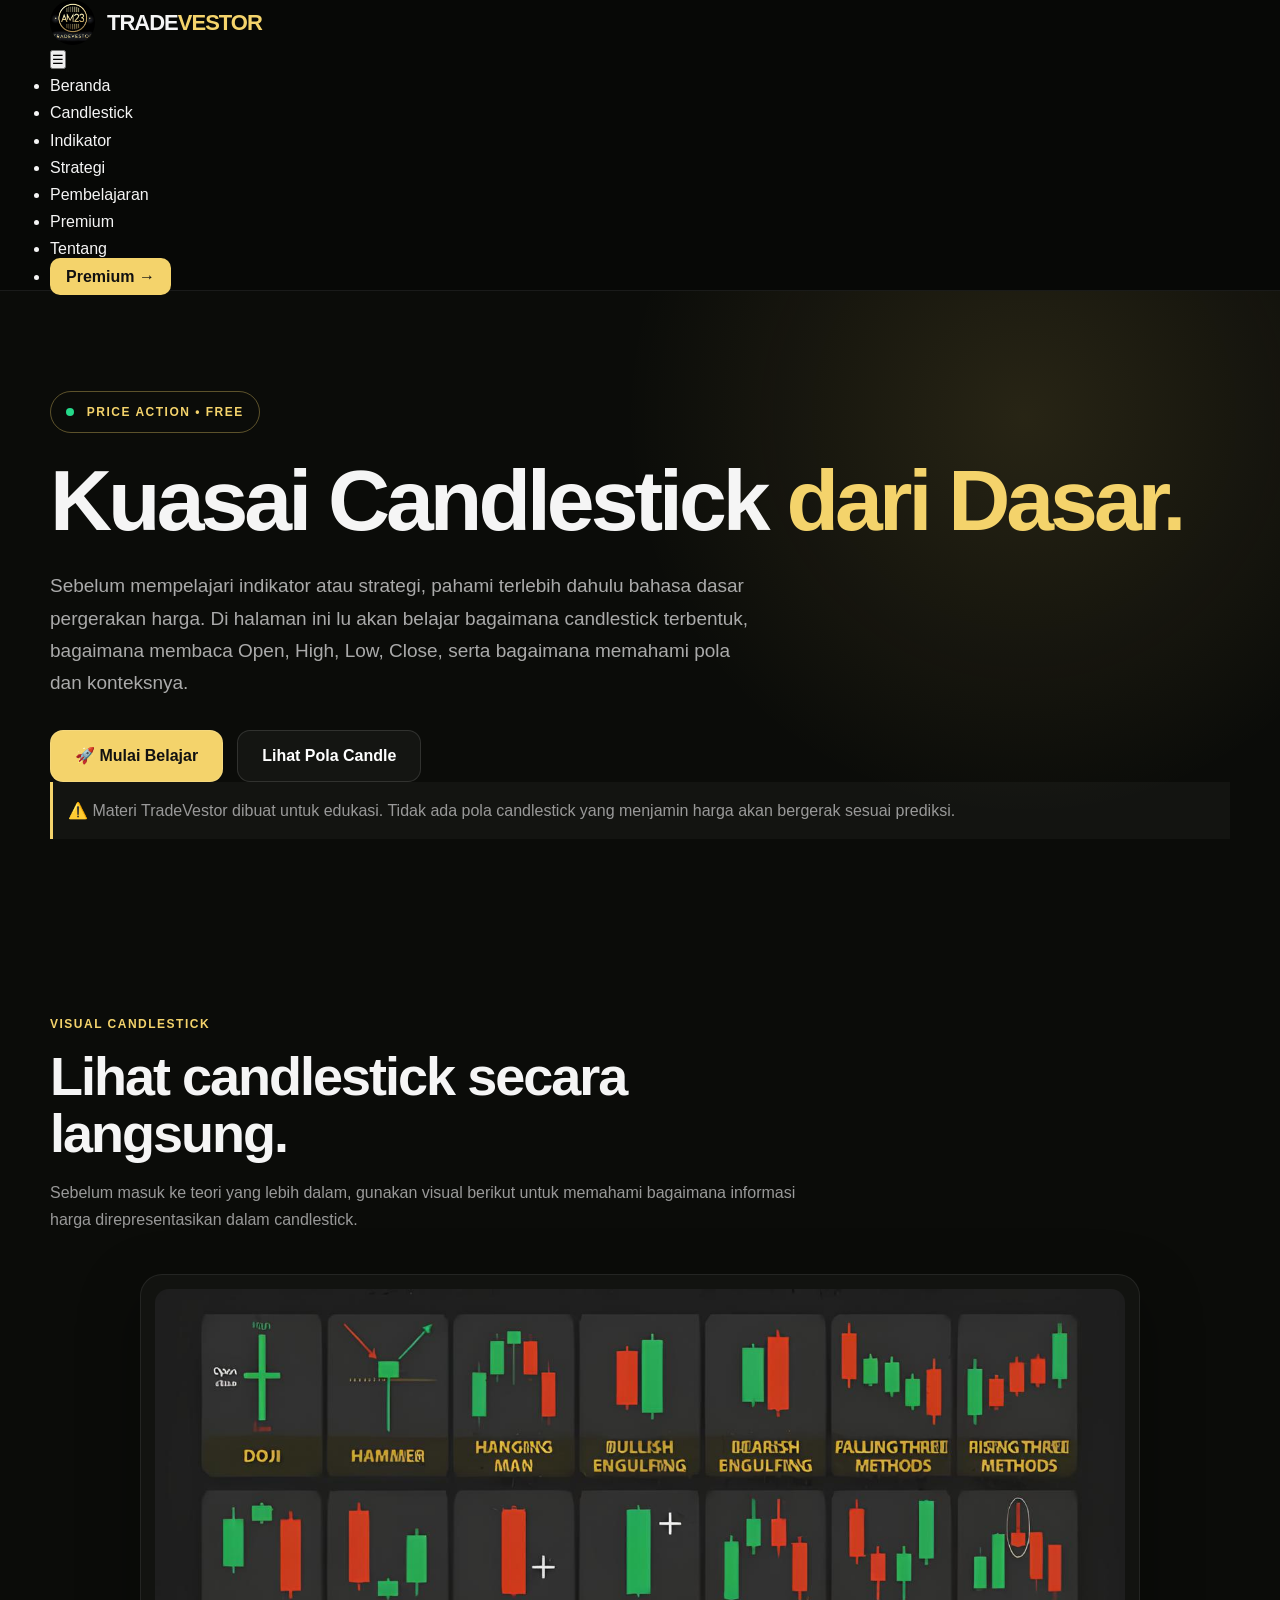
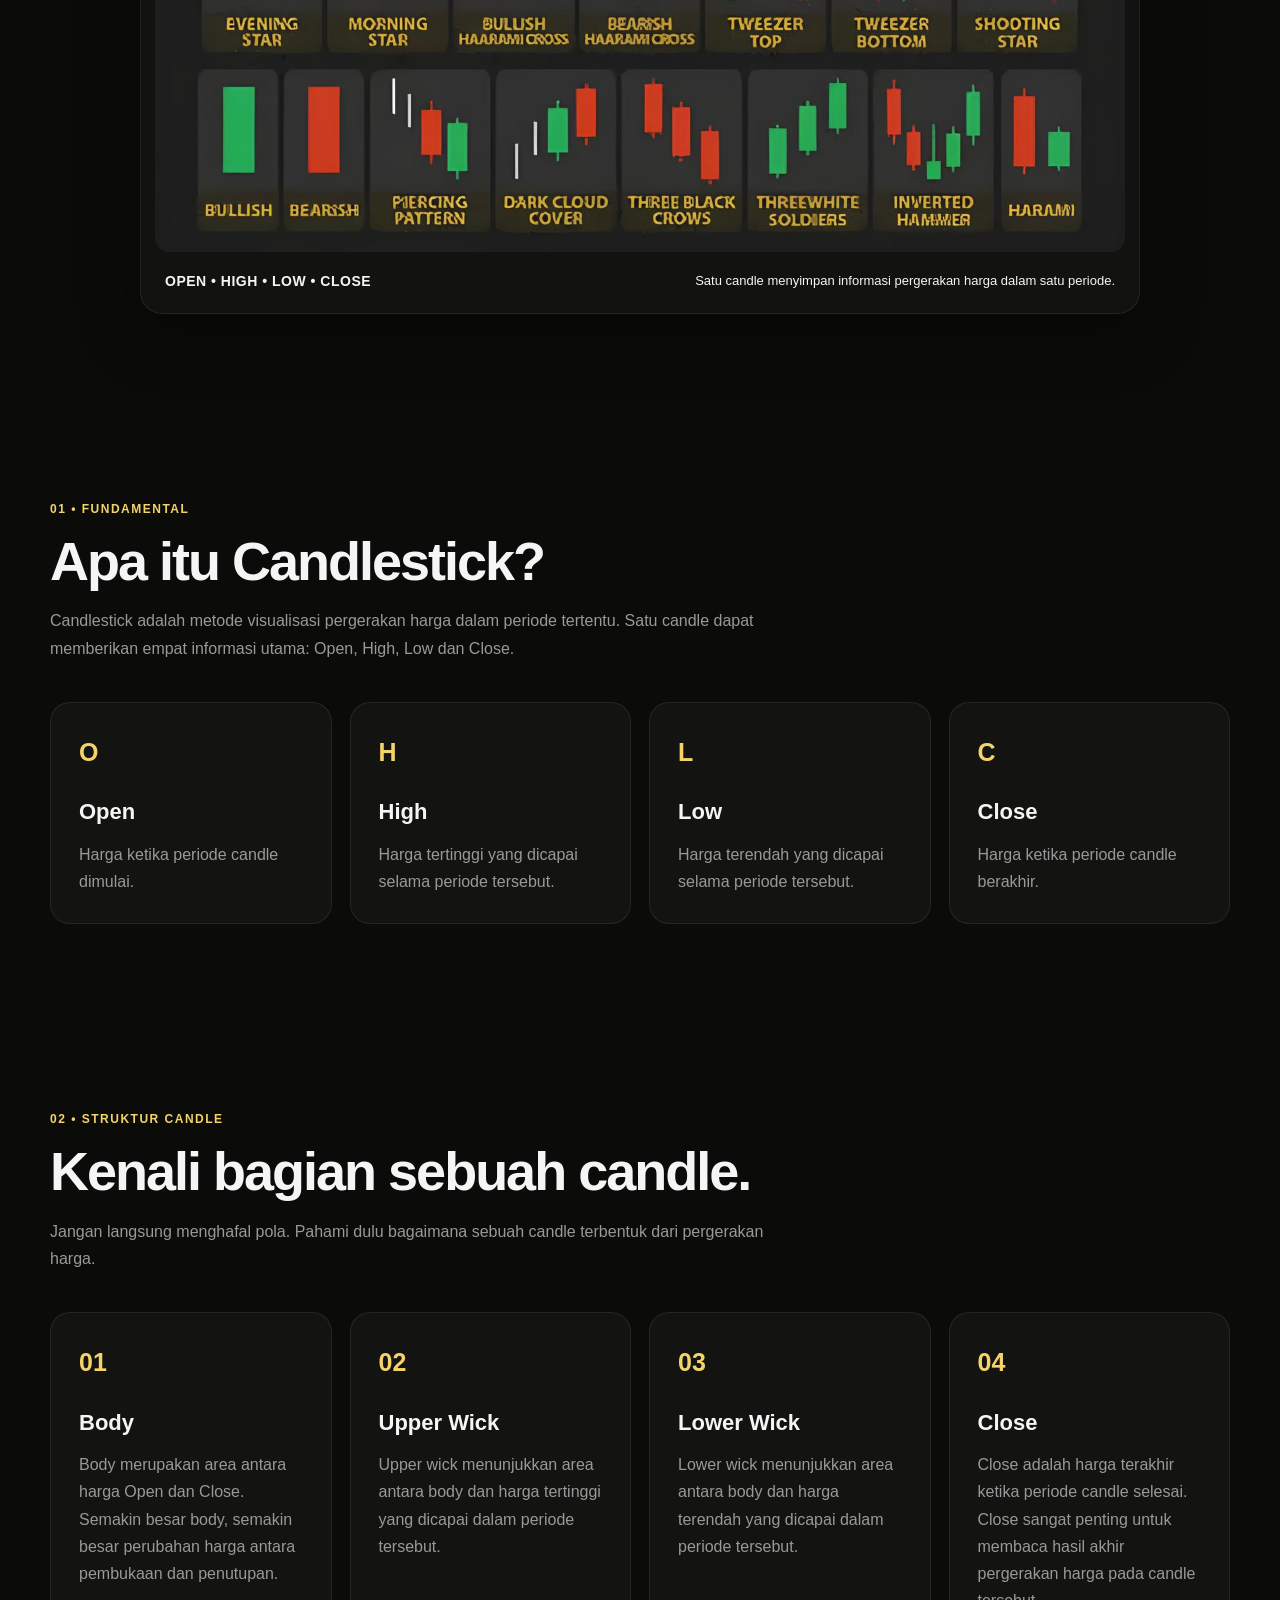
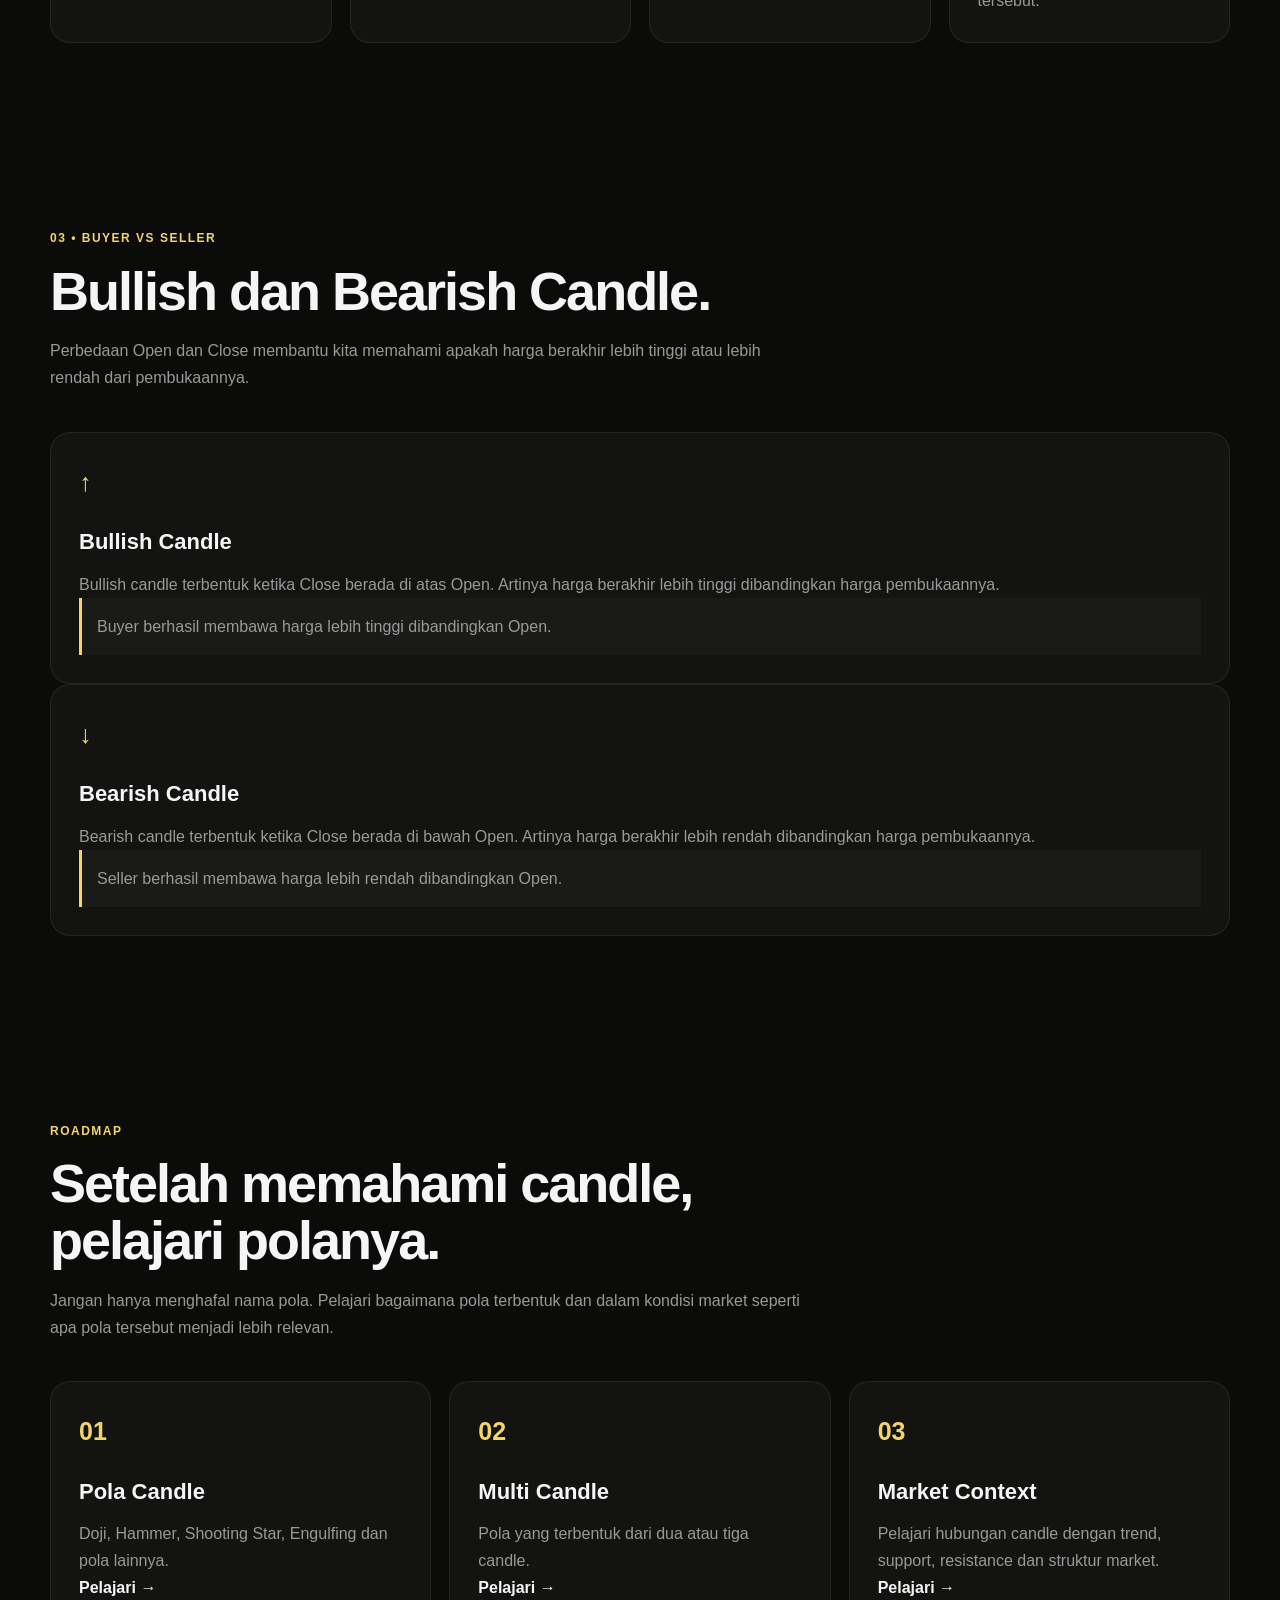
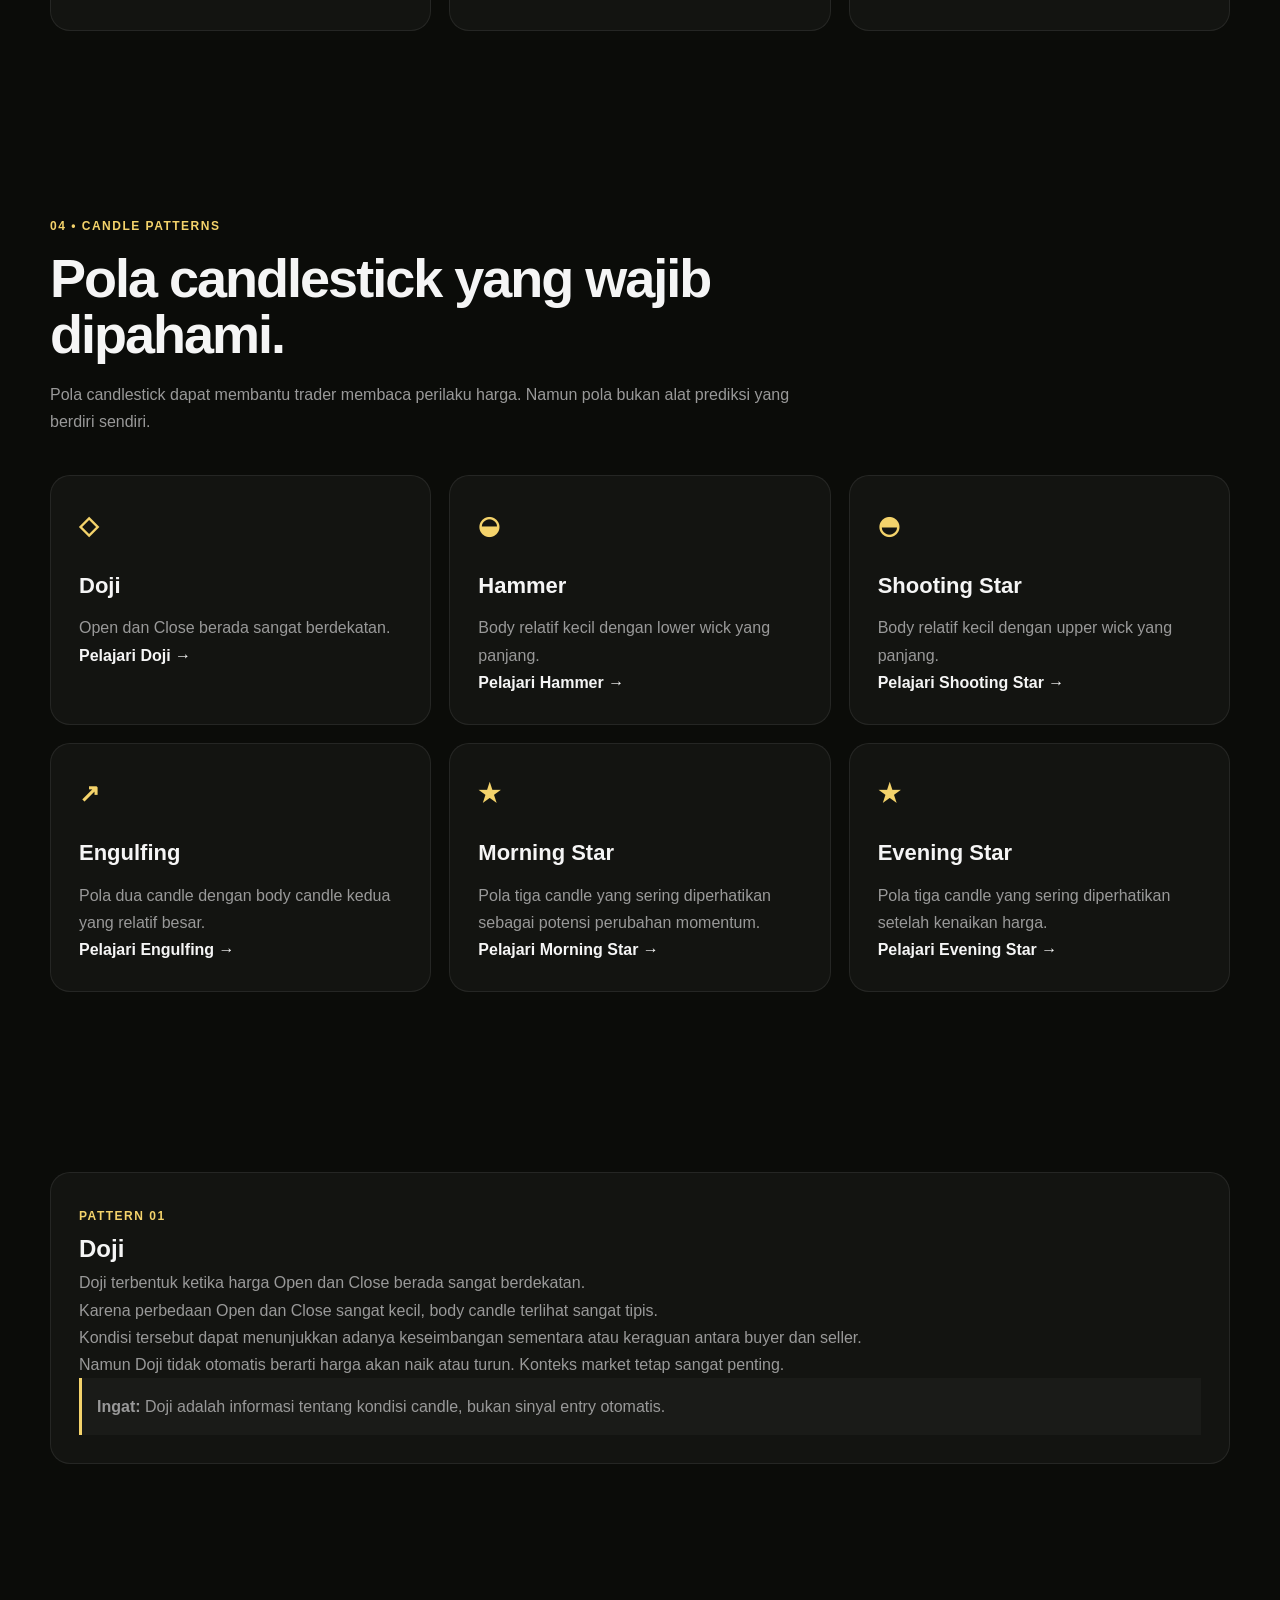
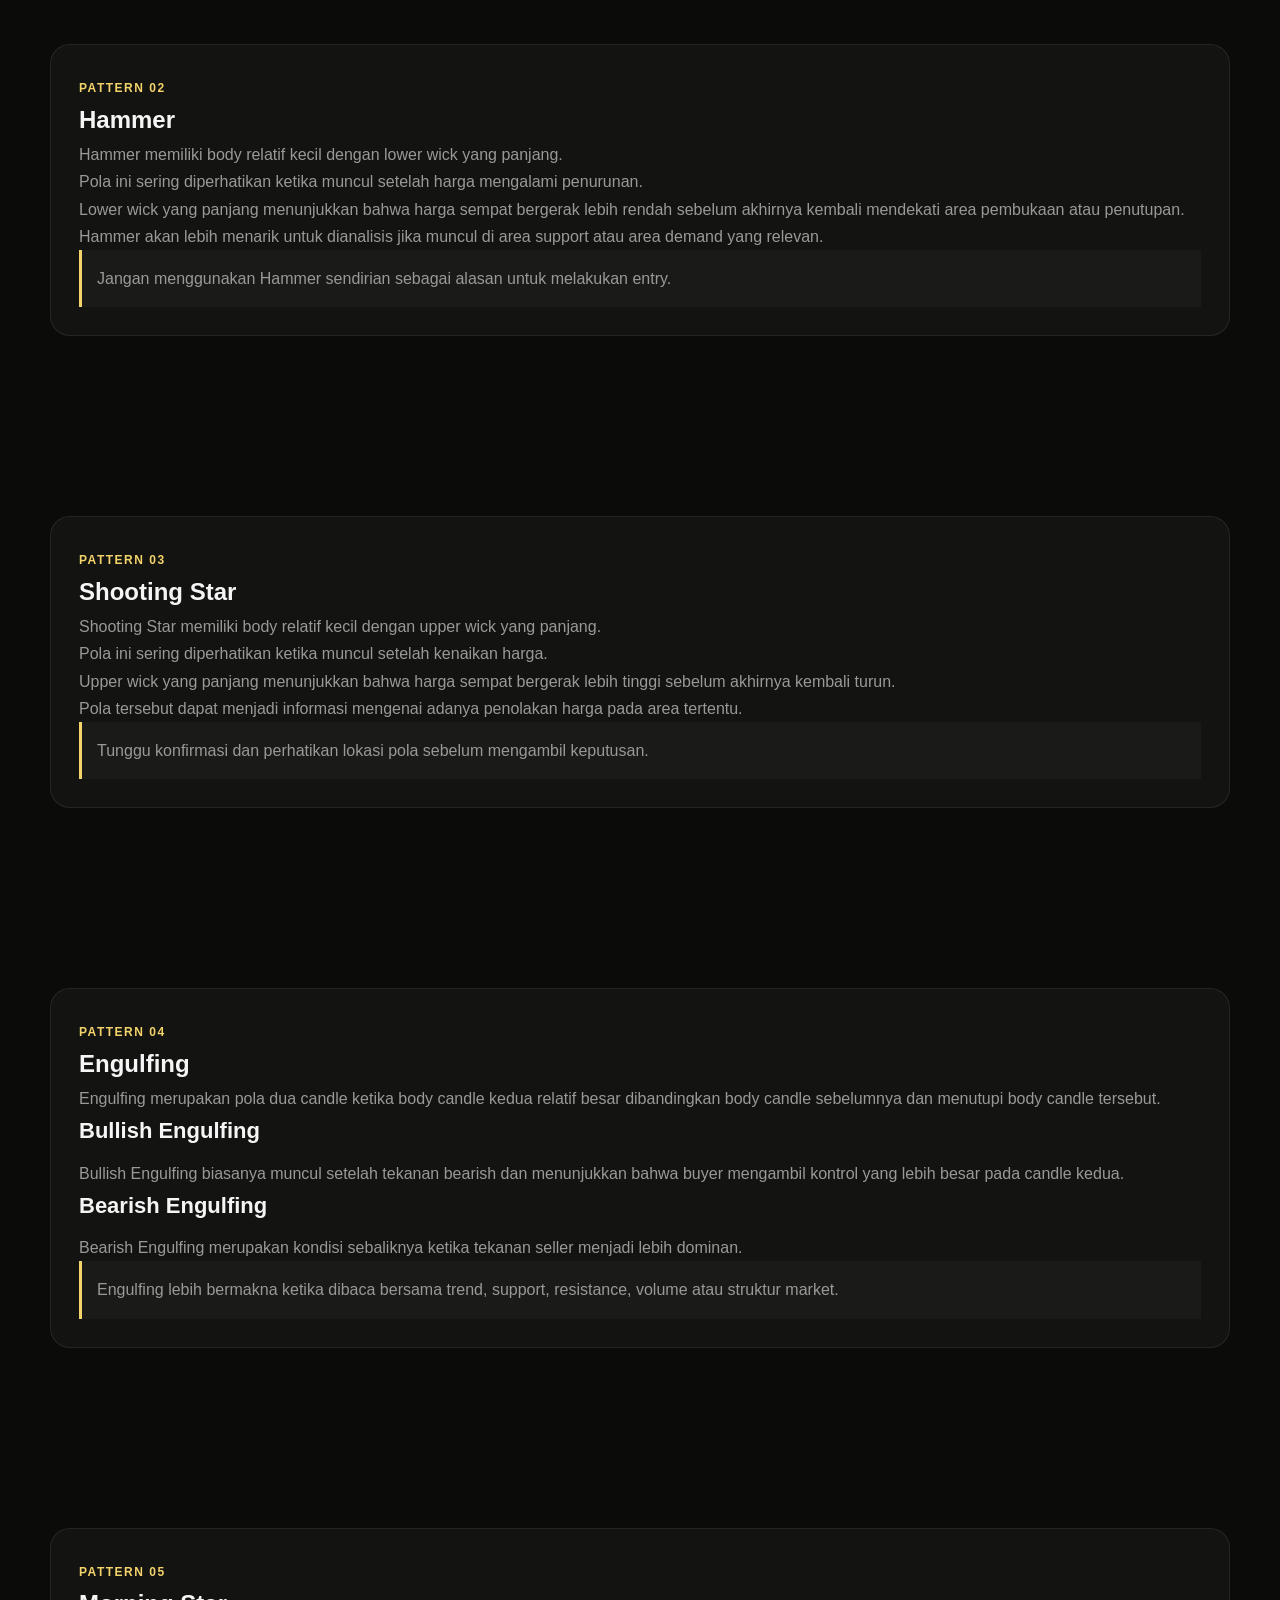
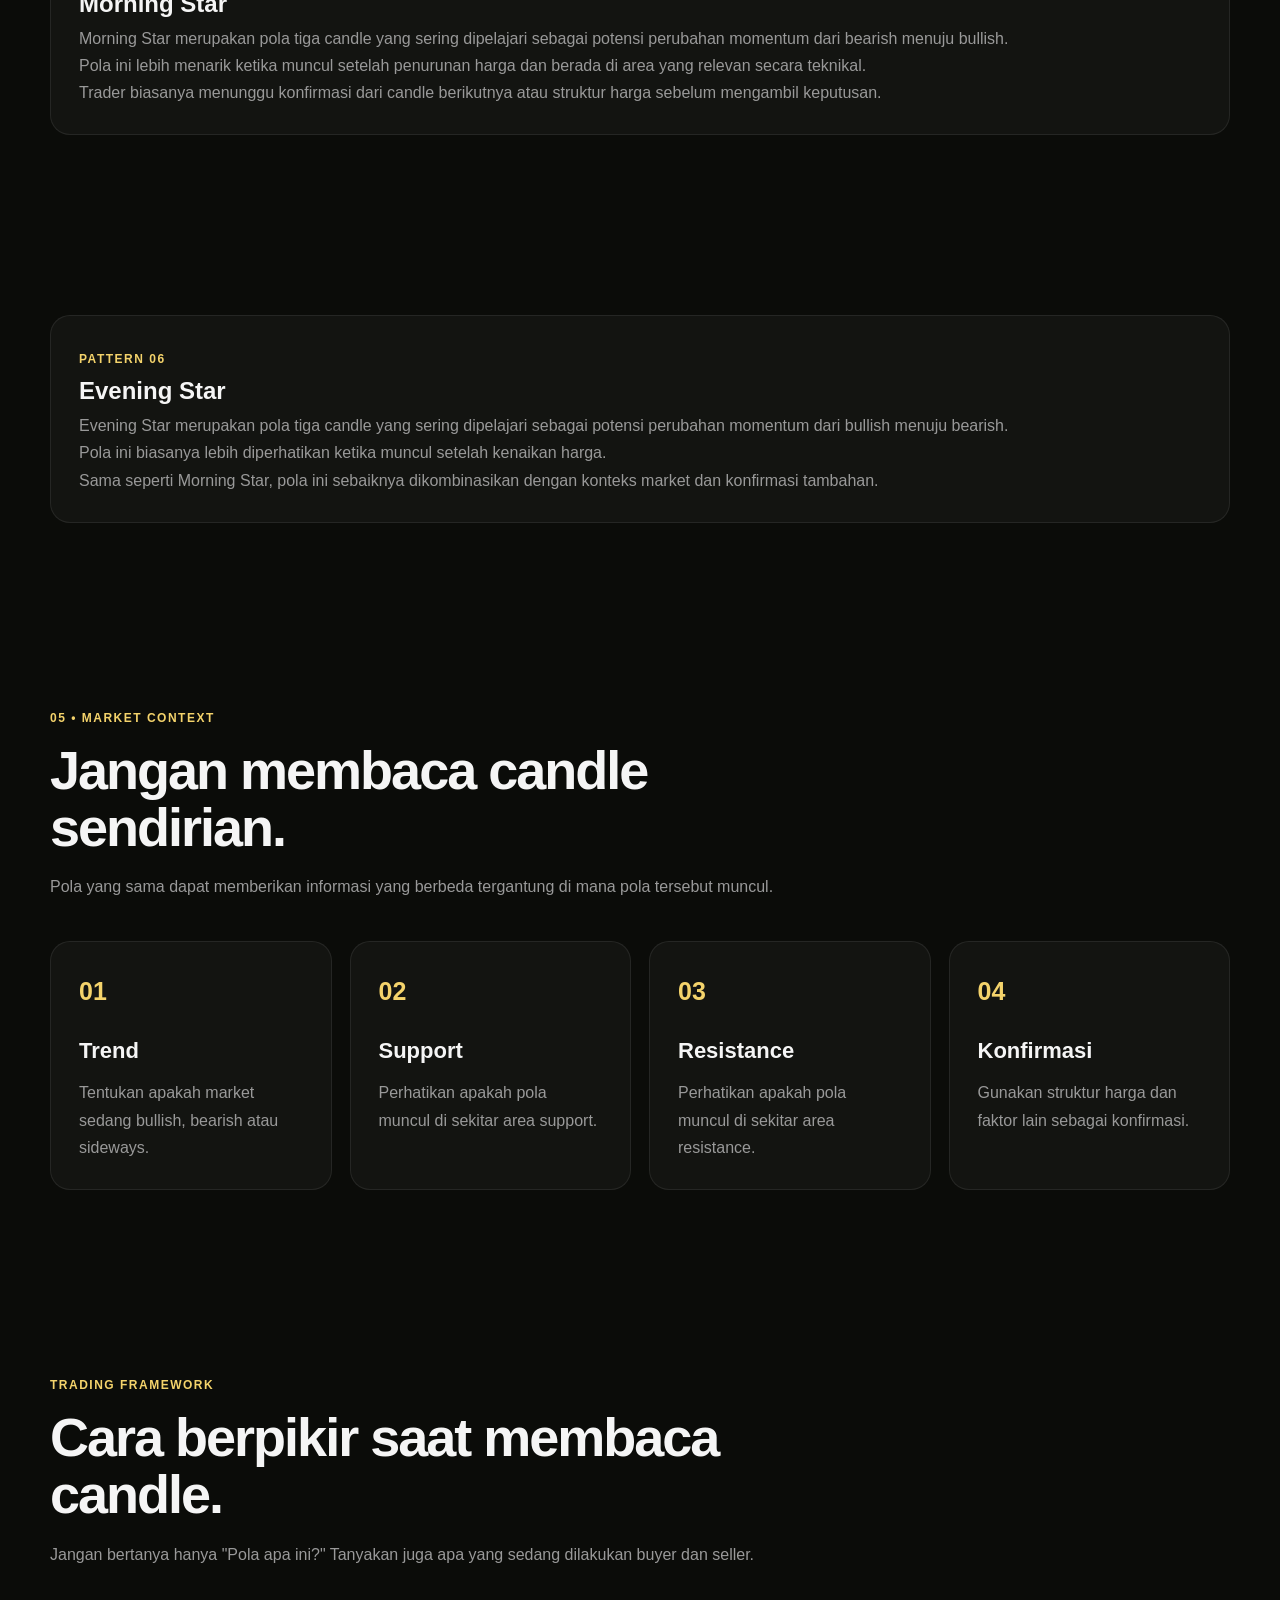
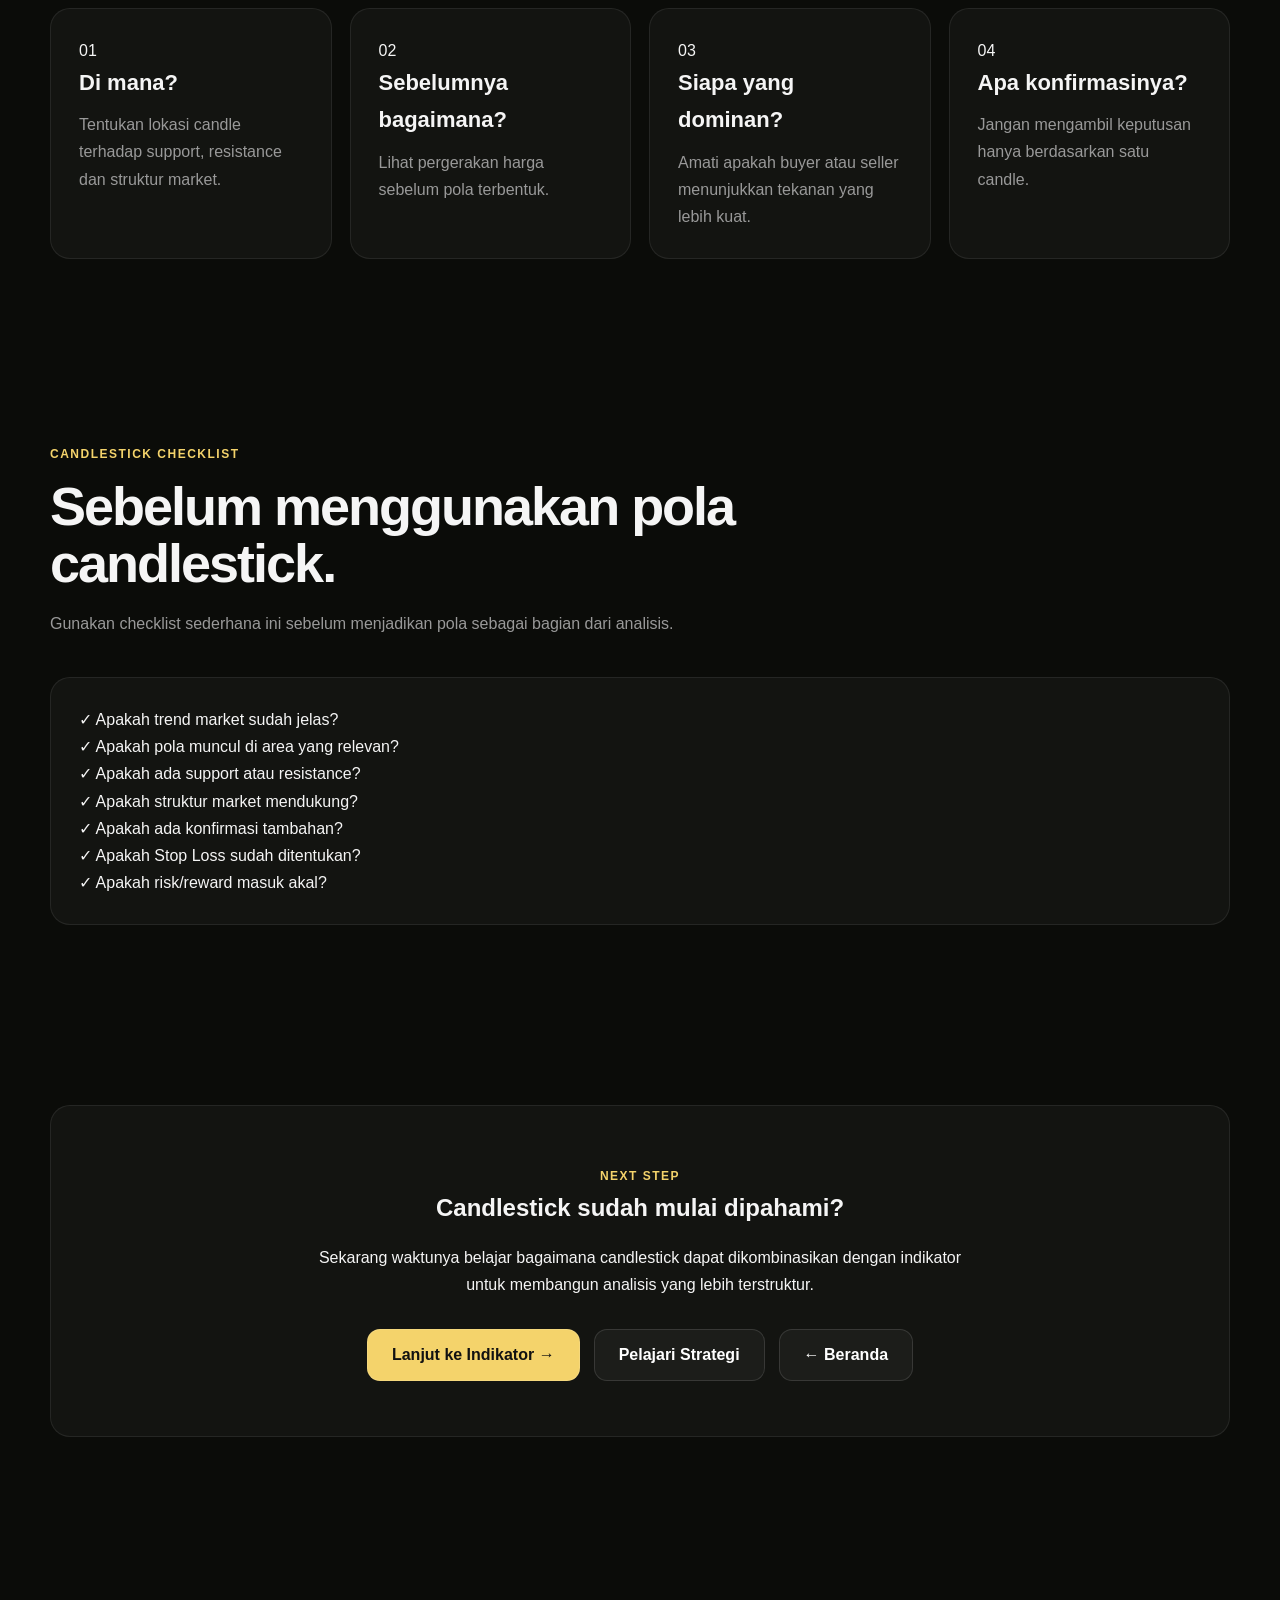
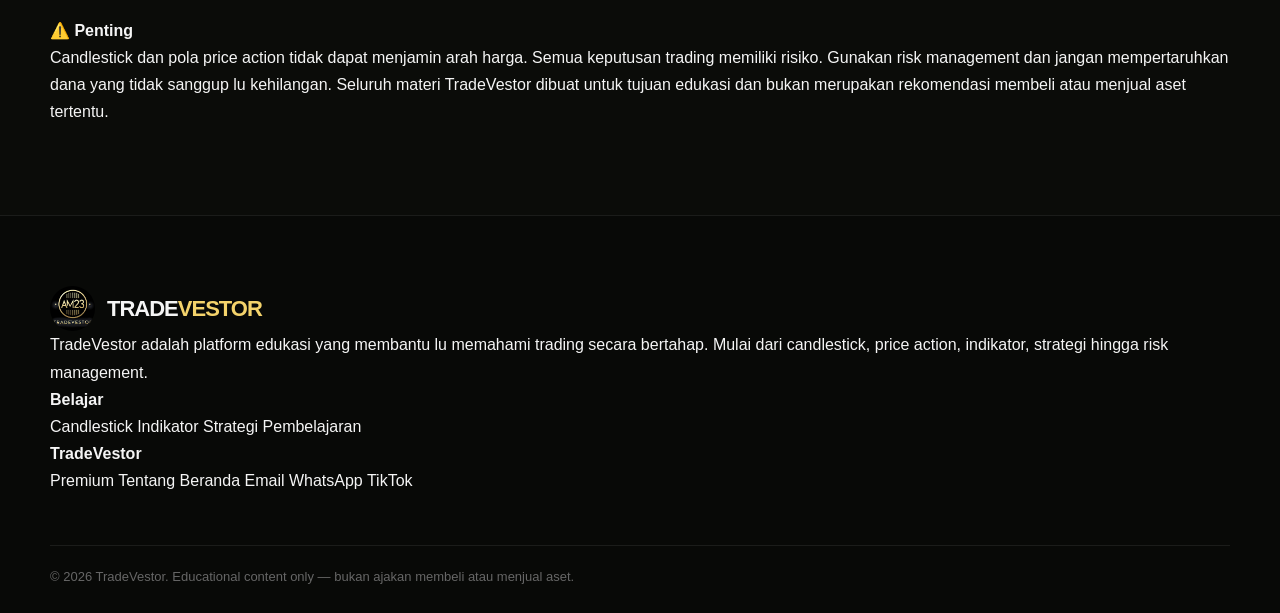
==== commit 6b492db5: "Update candlestick.html Signed-off-by: Master023 <113614652+Master023@users.noreply.github.com>" ====
--- a/candlestick.html
+++ b/candlestick.html
@@ -2,6 +2,7 @@
 <html lang="id">
 
 <head>
+
     <meta charset="UTF-8">
 
     <meta
@@ -13,13 +14,24 @@
 
     <meta
         name="description"
-        content="Belajar candlestick dari dasar, memahami body, wick, bullish, bearish, dan pola candlestick."
+        content="Pelajari candlestick dari dasar, mulai dari Open, High, Low, Close, struktur candle, bullish, bearish, pola candlestick, hingga market context."
     >
 
-    <link rel="icon" href="logo.jpg">
-
-    <!-- CSS UTAMA -->
-    <link rel="stylesheet" href="css/style.css">
+    <meta
+        name="theme-color"
+        content="#07070b"
+    >
+
+    <link
+        rel="icon"
+        href="logo.jpg"
+    >
+
+    <link
+        rel="stylesheet"
+        href="css/style.css"
+    >
+
 </head>
 
 
@@ -34,7 +46,10 @@
 
     <div class="container nav-container">
 
-        <a href="index.html" class="brand">
+        <a
+            href="index.html"
+            class="brand"
+        >
 
             <img
                 src="logo.jpg"
@@ -135,6 +150,7 @@
 <main>
 
 
+
 <!-- =====================================================
      HERO
 ===================================================== -->
@@ -146,26 +162,34 @@
         <div class="reveal">
 
             <span class="eyebrow">
+
+                <span class="dot"></span>
+
                 PRICE ACTION • FREE
+
             </span>
 
 
             <h1>
+
                 Kuasai Candlestick
                 <span class="gradient">
                     dari Dasar.
                 </span>
+
             </h1>
 
 
             <p class="lead">
 
-                Sebelum belajar indikator atau strategi,
-                lu harus memahami bahasa dasar yang
-                digunakan harga untuk bergerak.
-
-                Di halaman ini kita akan membahas
-                candlestick dari nol.
+                Sebelum mempelajari indikator atau strategi,
+                pahami terlebih dahulu bahasa dasar pergerakan
+                harga.
+
+                Di halaman ini lu akan belajar bagaimana
+                candlestick terbentuk, bagaimana membaca
+                Open, High, Low, Close, serta bagaimana
+                memahami pola dan konteksnya.
 
             </p>
 
@@ -176,7 +200,7 @@
                     href="#dasar"
                     class="btn btn-primary"
                 >
-                    Mulai Belajar ↓
+                    🚀 Mulai Belajar
                 </a>
 
 
@@ -189,6 +213,15 @@
 
             </div>
 
+
+            <div class="notice">
+
+                ⚠️ Materi TradeVestor dibuat untuk edukasi.
+                Tidak ada pola candlestick yang menjamin
+                harga akan bergerak sesuai prediksi.
+
+            </div>
+
         </div>
 
     </div>
@@ -198,14 +231,82 @@
 
 
 <!-- =====================================================
-     PENGENALAN
+     VISUAL CANDLESTICK
 ===================================================== -->
 
 <section class="section">
 
     <div class="container">
 
-        <div class="section-head">
+
+        <div class="section-head reveal">
+
+            <span class="kicker">
+                VISUAL CANDLESTICK
+            </span>
+
+
+            <h2>
+                Lihat candlestick secara langsung.
+            </h2>
+
+
+            <p>
+
+                Sebelum masuk ke teori yang lebih dalam,
+                gunakan visual berikut untuk memahami
+                bagaimana informasi harga direpresentasikan
+                dalam candlestick.
+
+            </p>
+
+        </div>
+
+
+        <div class="candlestick-visual-card reveal">
+
+
+            <img
+                src="assets/42298.jpg"
+                alt="Visual candlestick TradeVestor"
+                class="candlestick-image"
+            >
+
+
+            <div class="candlestick-caption">
+
+                <strong>
+                    OPEN • HIGH • LOW • CLOSE
+                </strong>
+
+
+                <span>
+
+                    Satu candle menyimpan informasi
+                    pergerakan harga dalam satu periode.
+
+                </span>
+
+            </div>
+
+        </div>
+
+    </div>
+
+</section>
+
+
+
+<!-- =====================================================
+     FUNDAMENTAL
+===================================================== -->
+
+<section class="section">
+
+    <div class="container">
+
+
+        <div class="section-head reveal">
 
             <span class="kicker">
                 01 • FUNDAMENTAL
@@ -219,11 +320,10 @@
 
             <p>
 
-                Candlestick adalah cara untuk
-                menggambarkan pergerakan harga
-                dalam periode tertentu.
-
-                Satu candle memberikan empat
+                Candlestick adalah metode visualisasi
+                pergerakan harga dalam periode tertentu.
+
+                Satu candle dapat memberikan empat
                 informasi utama:
 
                 Open, High, Low dan Close.
@@ -237,76 +337,92 @@
         <div class="grid-4">
 
 
-            <div class="card">
+            <div class="card reveal">
 
                 <div class="icon">
                     O
                 </div>
 
+
                 <h3>
                     Open
                 </h3>
 
-                <p>
+
+                <p>
+
                     Harga ketika periode candle
                     dimulai.
-                </p>
-
-            </div>
-
-
-
-            <div class="card">
+
+                </p>
+
+            </div>
+
+
+
+            <div class="card reveal">
 
                 <div class="icon">
                     H
                 </div>
 
+
                 <h3>
                     High
                 </h3>
 
-                <p>
+
+                <p>
+
                     Harga tertinggi yang dicapai
                     selama periode tersebut.
-                </p>
-
-            </div>
-
-
-
-            <div class="card">
+
+                </p>
+
+            </div>
+
+
+
+            <div class="card reveal">
 
                 <div class="icon">
                     L
                 </div>
 
+
                 <h3>
                     Low
                 </h3>
 
-                <p>
+
+                <p>
+
                     Harga terendah yang dicapai
                     selama periode tersebut.
-                </p>
-
-            </div>
-
-
-
-            <div class="card">
+
+                </p>
+
+            </div>
+
+
+
+            <div class="card reveal">
 
                 <div class="icon">
                     C
                 </div>
 
+
                 <h3>
                     Close
                 </h3>
 
-                <p>
+
+                <p>
+
                     Harga ketika periode candle
                     berakhir.
+
                 </p>
 
             </div>
@@ -330,10 +446,11 @@
 
     <div class="container">
 
-        <div class="section-head">
+
+        <div class="section-head reveal">
 
             <span class="kicker">
-                02 • STRUKTUR
+                02 • STRUKTUR CANDLE
             </span>
 
 
@@ -344,9 +461,9 @@
 
             <p>
 
-                Sebelum menghafal pola candlestick,
-                pahami terlebih dahulu bagaimana
-                sebuah candle terbentuk.
+                Jangan langsung menghafal pola.
+                Pahami dulu bagaimana sebuah candle
+                terbentuk dari pergerakan harga.
 
             </p>
 
@@ -357,86 +474,101 @@
         <div class="grid-4">
 
 
-            <div class="card">
+            <div class="card reveal">
 
                 <div class="icon">
                     01
                 </div>
 
+
                 <h3>
                     Body
                 </h3>
 
-                <p>
-
-                    Bagian antara Open dan Close.
-                    Body besar menunjukkan perubahan
-                    harga yang relatif kuat.
-
-                </p>
-
-            </div>
-
-
-
-            <div class="card">
+
+                <p>
+
+                    Body merupakan area antara
+                    harga Open dan Close.
+
+                    Semakin besar body,
+                    semakin besar perubahan harga
+                    antara pembukaan dan penutupan.
+
+                </p>
+
+            </div>
+
+
+
+            <div class="card reveal">
 
                 <div class="icon">
                     02
                 </div>
 
+
                 <h3>
                     Upper Wick
                 </h3>
 
-                <p>
-
-                    Menunjukkan harga tertinggi yang
-                    sempat dicapai sebelum candle
-                    ditutup.
-
-                </p>
-
-            </div>
-
-
-
-            <div class="card">
+
+                <p>
+
+                    Upper wick menunjukkan area
+                    antara body dan harga tertinggi
+                    yang dicapai dalam periode tersebut.
+
+                </p>
+
+            </div>
+
+
+
+            <div class="card reveal">
 
                 <div class="icon">
                     03
                 </div>
 
+
                 <h3>
                     Lower Wick
                 </h3>
 
-                <p>
-
-                    Menunjukkan harga terendah yang
-                    sempat dicapai selama periode
-                    candle.
-
-                </p>
-
-            </div>
-
-
-
-            <div class="card">
+
+                <p>
+
+                    Lower wick menunjukkan area
+                    antara body dan harga terendah
+                    yang dicapai dalam periode tersebut.
+
+                </p>
+
+            </div>
+
+
+
+            <div class="card reveal">
 
                 <div class="icon">
                     04
                 </div>
 
+
                 <h3>
                     Close
                 </h3>
 
-                <p>
-
-                    Harga terakhir ketika periode
-                    candle selesai.
+
+                <p>
+
+                    Close adalah harga terakhir
+                    ketika periode candle selesai.
+
+                    Close sangat penting untuk
+                    membaca hasil akhir pergerakan
+                    harga pada candle tersebut.
 
                 </p>
 
@@ -451,14 +583,15 @@
 
 
 <!-- =====================================================
-     BULLISH & BEARISH
+     BULLISH BEARISH
 ===================================================== -->
 
 <section class="section">
 
     <div class="container">
 
-        <div class="section-head">
+
+        <div class="section-head reveal">
 
             <span class="kicker">
                 03 • BUYER VS SELLER
@@ -472,9 +605,9 @@
 
             <p>
 
-                Warna candle biasanya digunakan
-                untuk membantu membaca hubungan
-                antara Open dan Close.
+                Perbedaan Open dan Close membantu kita
+                memahami apakah harga berakhir lebih
+                tinggi atau lebih rendah dari pembukaannya.
 
             </p>
 
@@ -485,7 +618,7 @@
         <div class="grid-2">
 
 
-            <div class="card">
+            <div class="card reveal">
 
                 <div class="icon">
                     ↑
@@ -499,20 +632,27 @@
 
                 <p>
 
-                    Bullish terjadi ketika harga
+                    Bullish candle terbentuk ketika
                     Close berada di atas Open.
 
-                    Secara sederhana, harga berakhir
-                    lebih tinggi dibandingkan harga
-                    pembukaannya.
-
-                </p>
-
-            </div>
-
-
-
-            <div class="card">
+                    Artinya harga berakhir lebih tinggi
+                    dibandingkan harga pembukaannya.
+
+                </p>
+
+
+                <div class="notice">
+
+                    Buyer berhasil membawa harga
+                    lebih tinggi dibandingkan Open.
+
+                </div>
+
+            </div>
+
+
+
+            <div class="card reveal">
 
                 <div class="icon">
                     ↓
@@ -526,13 +666,21 @@
 
                 <p>
 
-                    Bearish terjadi ketika harga
+                    Bearish candle terbentuk ketika
                     Close berada di bawah Open.
 
-                    Artinya harga berakhir lebih
-                    rendah dibandingkan pembukaannya.
-
-                </p>
+                    Artinya harga berakhir lebih rendah
+                    dibandingkan harga pembukaannya.
+
+                </p>
+
+
+                <div class="notice">
+
+                    Seller berhasil membawa harga
+                    lebih rendah dibandingkan Open.
+
+                </div>
 
             </div>
 
@@ -548,11 +696,12 @@
      ROADMAP
 ===================================================== -->
 
-<section class="section">
+<section class="section section-dark">
 
     <div class="container">
 
-        <div class="section-head">
+
+        <div class="section-head reveal">
 
             <span class="kicker">
                 ROADMAP
@@ -568,9 +717,9 @@
             <p>
 
                 Jangan hanya menghafal nama pola.
-                Pahami juga bagaimana pola tersebut
-                terbentuk dan dalam konteks apa pola
-                tersebut muncul.
+                Pelajari bagaimana pola terbentuk
+                dan dalam kondisi market seperti apa
+                pola tersebut menjadi lebih relevan.
 
             </p>
 
@@ -583,7 +732,7 @@
 
             <a
                 href="#pola"
-                class="card"
+                class="card reveal"
             >
 
                 <div class="icon">
@@ -598,10 +747,15 @@
 
                 <p>
 
-                    Pelajari Doji, Hammer,
-                    Shooting Star dan Engulfing.
-
-                </p>
+                    Doji, Hammer, Shooting Star,
+                    Engulfing dan pola lainnya.
+
+                </p>
+
+
+                <strong>
+                    Pelajari →
+                </strong>
 
             </a>
 
@@ -609,7 +763,7 @@
 
             <a
                 href="#pola"
-                class="card"
+                class="card reveal"
             >
 
                 <div class="icon">
@@ -624,10 +778,15 @@
 
                 <p>
 
-                    Pelajari pola yang terdiri
-                    dari dua atau tiga candle.
-
-                </p>
+                    Pola yang terbentuk dari
+                    dua atau tiga candle.
+
+                </p>
+
+
+                <strong>
+                    Pelajari →
+                </strong>
 
             </a>
 
@@ -635,7 +794,7 @@
 
             <a
                 href="#konteks"
-                class="card"
+                class="card reveal"
             >
 
                 <div class="icon">
@@ -650,10 +809,16 @@
 
                 <p>
 
-                    Pelajari bagaimana lokasi pola
-                    memengaruhi maknanya.
-
-                </p>
+                    Pelajari hubungan candle
+                    dengan trend, support,
+                    resistance dan struktur market.
+
+                </p>
+
+
+                <strong>
+                    Pelajari →
+                </strong>
 
             </a>
 
@@ -676,7 +841,8 @@
 
     <div class="container">
 
-        <div class="section-head">
+
+        <div class="section-head reveal">
 
             <span class="kicker">
                 04 • CANDLE PATTERNS
@@ -690,8 +856,11 @@
 
             <p>
 
-                Berikut beberapa pola yang umum
-                dipelajari dalam analisis price action.
+                Pola candlestick dapat membantu trader
+                membaca perilaku harga.
+
+                Namun pola bukan alat prediksi yang
+                berdiri sendiri.
 
             </p>
 
@@ -704,7 +873,7 @@
 
             <a
                 href="#doji"
-                class="card"
+                class="card reveal"
             >
 
                 <div class="icon">
@@ -719,11 +888,15 @@
 
                 <p>
 
-                    Open dan Close berada sangat
-                    dekat sehingga body candle
-                    menjadi kecil.
-
-                </p>
+                    Open dan Close berada
+                    sangat berdekatan.
+
+                </p>
+
+
+                <strong>
+                    Pelajari Doji →
+                </strong>
 
             </a>
 
@@ -731,7 +904,7 @@
 
             <a
                 href="#hammer"
-                class="card"
+                class="card reveal"
             >
 
                 <div class="icon">
@@ -746,10 +919,15 @@
 
                 <p>
 
-                    Body kecil dengan lower wick
-                    yang relatif panjang.
-
-                </p>
+                    Body relatif kecil dengan
+                    lower wick yang panjang.
+
+                </p>
+
+
+                <strong>
+                    Pelajari Hammer →
+                </strong>
 
             </a>
 
@@ -757,7 +935,7 @@
 
             <a
                 href="#shooting-star"
-                class="card"
+                class="card reveal"
             >
 
                 <div class="icon">
@@ -772,10 +950,15 @@
 
                 <p>
 
-                    Body kecil dengan upper wick
-                    yang relatif panjang.
-
-                </p>
+                    Body relatif kecil dengan
+                    upper wick yang panjang.
+
+                </p>
+
+
+                <strong>
+                    Pelajari Shooting Star →
+                </strong>
 
             </a>
 
@@ -783,7 +966,7 @@
 
             <a
                 href="#engulfing"
-                class="card"
+                class="card reveal"
             >
 
                 <div class="icon">
@@ -798,10 +981,16 @@
 
                 <p>
 
-                    Pola dua candle dengan body
-                    candle kedua yang lebih besar.
-
-                </p>
+                    Pola dua candle dengan
+                    body candle kedua yang
+                    relatif besar.
+
+                </p>
+
+
+                <strong>
+                    Pelajari Engulfing →
+                </strong>
 
             </a>
 
@@ -809,7 +998,7 @@
 
             <a
                 href="#morning-star"
-                class="card"
+                class="card reveal"
             >
 
                 <div class="icon">
@@ -824,11 +1013,16 @@
 
                 <p>
 
-                    Pola tiga candle yang sering
-                    dipelajari sebagai potensi
-                    perubahan momentum.
-
-                </p>
+                    Pola tiga candle yang
+                    sering diperhatikan sebagai
+                    potensi perubahan momentum.
+
+                </p>
+
+
+                <strong>
+                    Pelajari Morning Star →
+                </strong>
 
             </a>
 
@@ -836,7 +1030,7 @@
 
             <a
                 href="#evening-star"
-                class="card"
+                class="card reveal"
             >
 
                 <div class="icon">
@@ -851,10 +1045,16 @@
 
                 <p>
 
-                    Pola tiga candle yang sering
-                    diperhatikan setelah kenaikan.
-
-                </p>
+                    Pola tiga candle yang
+                    sering diperhatikan setelah
+                    kenaikan harga.
+
+                </p>
+
+
+                <strong>
+                    Pelajari Evening Star →
+                </strong>
 
             </a>
 
@@ -877,7 +1077,7 @@
 
     <div class="container">
 
-        <div class="article">
+        <article class="article reveal">
 
             <span class="tag">
                 PATTERN 01
@@ -908,8 +1108,8 @@
 
             <p>
 
-                Doji dapat menunjukkan adanya
-                keseimbangan sementara atau
+                Kondisi tersebut dapat menunjukkan
+                adanya keseimbangan sementara atau
                 keraguan antara buyer dan seller.
 
             </p>
@@ -918,13 +1118,25 @@
             <p>
 
                 Namun Doji tidak otomatis berarti
-                Buy atau Sell.
-
-                Konteks market tetap penting.
-
-            </p>
-
-        </div>
+                harga akan naik atau turun.
+
+                Konteks market tetap sangat penting.
+
+            </p>
+
+
+            <div class="notice">
+
+                <strong>
+                    Ingat:
+                </strong>
+
+                Doji adalah informasi tentang kondisi
+                candle, bukan sinyal entry otomatis.
+
+            </div>
+
+        </article>
 
     </div>
 
@@ -943,7 +1155,7 @@
 
     <div class="container">
 
-        <div class="article">
+        <article class="article reveal">
 
             <span class="tag">
                 PATTERN 02
@@ -958,37 +1170,48 @@
             <p>
 
                 Hammer memiliki body relatif kecil
-                dan lower wick yang panjang.
-
-            </p>
-
-
-            <p>
-
-                Pola ini sering diperhatikan setelah
-                harga mengalami penurunan.
-
-            </p>
-
-
-            <p>
-
-                Lower wick yang panjang dapat
-                menunjukkan bahwa harga sempat
-                ditekan lebih rendah tetapi kemudian
-                mengalami penolakan.
-
-            </p>
-
-
-            <p>
-
-                Hammer sebaiknya tidak digunakan
-                sendirian sebagai alasan entry.
-
-            </p>
-
-        </div>
+                dengan lower wick yang panjang.
+
+            </p>
+
+
+            <p>
+
+                Pola ini sering diperhatikan ketika
+                muncul setelah harga mengalami
+                penurunan.
+
+            </p>
+
+
+            <p>
+
+                Lower wick yang panjang menunjukkan
+                bahwa harga sempat bergerak lebih
+                rendah sebelum akhirnya kembali
+                mendekati area pembukaan atau
+                penutupan.
+
+            </p>
+
+
+            <p>
+
+                Hammer akan lebih menarik untuk
+                dianalisis jika muncul di area
+                support atau area demand yang relevan.
+
+            </p>
+
+
+            <div class="notice">
+
+                Jangan menggunakan Hammer sendirian
+                sebagai alasan untuk melakukan entry.
+
+            </div>
+
+        </article>
 
     </div>
 
@@ -1007,7 +1230,7 @@
 
     <div class="container">
 
-        <div class="article">
+        <article class="article reveal">
 
             <span class="tag">
                 PATTERN 03
@@ -1021,8 +1244,8 @@
 
             <p>
 
-                Shooting Star memiliki body kecil
-                dengan upper wick yang panjang.
+                Shooting Star memiliki body relatif
+                kecil dengan upper wick yang panjang.
 
             </p>
 
@@ -1038,20 +1261,29 @@
             <p>
 
                 Upper wick yang panjang menunjukkan
-                harga sempat bergerak lebih tinggi
-                tetapi kemudian mengalami penolakan.
-
-            </p>
-
-
-            <p>
-
-                Konfirmasi tambahan tetap diperlukan
-                sebelum mengambil keputusan trading.
-
-            </p>
-
-        </div>
+                bahwa harga sempat bergerak lebih tinggi
+                sebelum akhirnya kembali turun.
+
+            </p>
+
+
+            <p>
+
+                Pola tersebut dapat menjadi informasi
+                mengenai adanya penolakan harga pada
+                area tertentu.
+
+            </p>
+
+
+            <div class="notice">
+
+                Tunggu konfirmasi dan perhatikan
+                lokasi pola sebelum mengambil keputusan.
+
+            </div>
+
+        </article>
 
     </div>
 
@@ -1070,7 +1302,7 @@
 
     <div class="container">
 
-        <div class="article">
+        <article class="article reveal">
 
             <span class="tag">
                 PATTERN 04
@@ -1084,39 +1316,52 @@
 
             <p>
 
-                Engulfing adalah pola dua candle
-                ketika body candle kedua lebih besar
-                dan menutupi body candle sebelumnya.
-
-            </p>
-
-
-            <p>
-
-                Dua bentuk yang umum dipelajari
-                adalah Bullish Engulfing dan
-                Bearish Engulfing.
-
-            </p>
-
-
-            <p>
-
-                Bullish Engulfing biasanya menunjukkan
-                perubahan tekanan dari seller menuju
-                buyer.
-
-            </p>
-
-
-            <p>
-
-                Bearish Engulfing menunjukkan kondisi
-                sebaliknya.
-
-            </p>
-
-        </div>
+                Engulfing merupakan pola dua candle
+                ketika body candle kedua relatif besar
+                dibandingkan body candle sebelumnya
+                dan menutupi body candle tersebut.
+
+            </p>
+
+
+            <h3>
+                Bullish Engulfing
+            </h3>
+
+
+            <p>
+
+                Bullish Engulfing biasanya muncul
+                setelah tekanan bearish dan menunjukkan
+                bahwa buyer mengambil kontrol yang lebih
+                besar pada candle kedua.
+
+            </p>
+
+
+            <h3>
+                Bearish Engulfing
+            </h3>
+
+
+            <p>
+
+                Bearish Engulfing merupakan kondisi
+                sebaliknya ketika tekanan seller menjadi
+                lebih dominan.
+
+            </p>
+
+
+            <div class="notice">
+
+                Engulfing lebih bermakna ketika dibaca
+                bersama trend, support, resistance,
+                volume atau struktur market.
+
+            </div>
+
+        </article>
 
     </div>
 
@@ -1135,7 +1380,7 @@
 
     <div class="container">
 
-        <div class="article">
+        <article class="article reveal">
 
             <span class="tag">
                 PATTERN 05
@@ -1149,10 +1394,10 @@
 
             <p>
 
-                Morning Star merupakan pola tiga
-                candle yang sering dipelajari sebagai
-                potensi perubahan momentum bearish
-                menuju bullish.
+                Morning Star merupakan pola tiga candle
+                yang sering dipelajari sebagai potensi
+                perubahan momentum dari bearish menuju
+                bullish.
 
             </p>
 
@@ -1160,12 +1405,21 @@
             <p>
 
                 Pola ini lebih menarik ketika muncul
-                setelah penurunan dan berada di area
-                harga yang relevan.
-
-            </p>
-
-        </div>
+                setelah penurunan harga dan berada
+                di area yang relevan secara teknikal.
+
+            </p>
+
+
+            <p>
+
+                Trader biasanya menunggu konfirmasi
+                dari candle berikutnya atau struktur
+                harga sebelum mengambil keputusan.
+
+            </p>
+
+        </article>
 
     </div>
 
@@ -1184,7 +1438,7 @@
 
     <div class="container">
 
-        <div class="article">
+        <article class="article reveal">
 
             <span class="tag">
                 PATTERN 06
@@ -1198,10 +1452,10 @@
 
             <p>
 
-                Evening Star merupakan pola tiga
-                candle yang sering dipelajari sebagai
-                potensi perubahan momentum bullish
-                menuju bearish.
+                Evening Star merupakan pola tiga candle
+                yang sering dipelajari sebagai potensi
+                perubahan momentum dari bullish menuju
+                bearish.
 
             </p>
 
@@ -1213,7 +1467,16 @@
 
             </p>
 
-        </div>
+
+            <p>
+
+                Sama seperti Morning Star, pola ini
+                sebaiknya dikombinasikan dengan konteks
+                market dan konfirmasi tambahan.
+
+            </p>
+
+        </article>
 
     </div>
 
@@ -1222,7 +1485,7 @@
 
 
 <!-- =====================================================
-     KONTEKS MARKET
+     MARKET CONTEXT
 ===================================================== -->
 
 <section
@@ -1232,7 +1495,8 @@
 
     <div class="container">
 
-        <div class="section-head">
+
+        <div class="section-head reveal">
 
             <span class="kicker">
                 05 • MARKET CONTEXT
@@ -1246,9 +1510,9 @@
 
             <p>
 
-                Pola yang sama bisa memiliki makna
-                berbeda tergantung posisi candle
-                terhadap struktur market.
+                Pola yang sama dapat memberikan
+                informasi yang berbeda tergantung
+                di mana pola tersebut muncul.
 
             </p>
 
@@ -1259,7 +1523,7 @@
         <div class="grid-4">
 
 
-            <div class="card">
+            <div class="card reveal">
 
                 <div class="icon">
                     01
@@ -1282,7 +1546,7 @@
 
 
 
-            <div class="card">
+            <div class="card reveal">
 
                 <div class="icon">
                     02
@@ -1305,7 +1569,7 @@
 
 
 
-            <div class="card">
+            <div class="card reveal">
 
                 <div class="icon">
                     03
@@ -1328,7 +1592,7 @@
 
 
 
-            <div class="card">
+            <div class="card reveal">
 
                 <div class="icon">
                     04
@@ -1358,16 +1622,249 @@
 
 
 <!-- =====================================================
-     CTA
+     CANDLE READING FRAMEWORK
 ===================================================== -->
 
+<section class="section section-dark">
+
+    <div class="container">
+
+
+        <div class="section-head reveal">
+
+            <span class="kicker">
+                TRADING FRAMEWORK
+            </span>
+
+
+            <h2>
+                Cara berpikir saat membaca candle.
+            </h2>
+
+
+            <p>
+
+                Jangan bertanya hanya
+                "Pola apa ini?"
+
+                Tanyakan juga apa yang sedang
+                dilakukan buyer dan seller.
+
+            </p>
+
+        </div>
+
+
+
+        <div class="grid-4">
+
+
+            <div class="card reveal">
+
+                <div class="number">
+                    01
+                </div>
+
+
+                <h3>
+                    Di mana?
+                </h3>
+
+
+                <p>
+
+                    Tentukan lokasi candle terhadap
+                    support, resistance dan struktur
+                    market.
+
+                </p>
+
+            </div>
+
+
+
+            <div class="card reveal">
+
+                <div class="number">
+                    02
+                </div>
+
+
+                <h3>
+                    Sebelumnya bagaimana?
+                </h3>
+
+
+                <p>
+
+                    Lihat pergerakan harga sebelum
+                    pola terbentuk.
+
+                </p>
+
+            </div>
+
+
+
+            <div class="card reveal">
+
+                <div class="number">
+                    03
+                </div>
+
+
+                <h3>
+                    Siapa yang dominan?
+                </h3>
+
+
+                <p>
+
+                    Amati apakah buyer atau seller
+                    menunjukkan tekanan yang lebih kuat.
+
+                </p>
+
+            </div>
+
+
+
+            <div class="card reveal">
+
+                <div class="number">
+                    04
+                </div>
+
+
+                <h3>
+                    Apa konfirmasinya?
+                </h3>
+
+
+                <p>
+
+                    Jangan mengambil keputusan hanya
+                    berdasarkan satu candle.
+
+                </p>
+
+            </div>
+
+        </div>
+
+    </div>
+
+</section>
+
+
+
+<!-- =====================================================
+     QUICK CHECKLIST
+===================================================== -->
+
 <section class="section">
 
     <div class="container">
 
+
+        <div class="section-head reveal">
+
+            <span class="kicker">
+                CANDLESTICK CHECKLIST
+            </span>
+
+
+            <h2>
+                Sebelum menggunakan pola candlestick.
+            </h2>
+
+
+            <p>
+
+                Gunakan checklist sederhana ini
+                sebelum menjadikan pola sebagai
+                bagian dari analisis.
+
+            </p>
+
+        </div>
+
+
+
+        <div class="article reveal">
+
+
+            <div class="check">
+
+                ✓ Apakah trend market sudah jelas?
+
+            </div>
+
+
+            <div class="check">
+
+                ✓ Apakah pola muncul di area yang relevan?
+
+            </div>
+
+
+            <div class="check">
+
+                ✓ Apakah ada support atau resistance?
+
+            </div>
+
+
+            <div class="check">
+
+                ✓ Apakah struktur market mendukung?
+
+            </div>
+
+
+            <div class="check">
+
+                ✓ Apakah ada konfirmasi tambahan?
+
+            </div>
+
+
+            <div class="check">
+
+                ✓ Apakah Stop Loss sudah ditentukan?
+
+            </div>
+
+
+            <div class="check">
+
+                ✓ Apakah risk/reward masuk akal?
+
+            </div>
+
+        </div>
+
+    </div>
+
+</section>
+
+
+
+<!-- =====================================================
+     CTA NEXT
+===================================================== -->
+
+<section class="section">
+
+    <div class="container">
+
+
         <div
-            class="card"
-            style="text-align:center;padding:55px 25px"
+            class="card reveal"
+            style="
+                text-align:center;
+                padding:55px 25px;
+            "
         >
 
             <span class="kicker">
@@ -1376,7 +1873,7 @@
 
 
             <h2>
-                Sudah memahami Candlestick?
+                Candlestick sudah mulai dipahami?
             </h2>
 
 
@@ -1388,16 +1885,19 @@
                 "
             >
 
-                Sekarang lu bisa lanjut mempelajari
-                indikator teknikal dan bagaimana
-                menggunakannya bersama price action.
+                Sekarang waktunya belajar bagaimana
+                candlestick dapat dikombinasikan
+                dengan indikator untuk membangun
+                analisis yang lebih terstruktur.
 
             </p>
 
 
             <div
                 class="actions"
-                style="justify-content:center"
+                style="
+                    justify-content:center;
+                "
             >
 
                 <a
@@ -1409,13 +1909,61 @@
 
 
                 <a
+                    href="strategi.html"
+                    class="btn btn-secondary"
+                >
+                    Pelajari Strategi
+                </a>
+
+
+                <a
                     href="index.html"
                     class="btn btn-secondary"
                 >
-                    ← Kembali ke Beranda
+                    ← Beranda
                 </a>
 
             </div>
+
+        </div>
+
+    </div>
+
+</section>
+
+
+
+<!-- =====================================================
+     DISCLAIMER
+===================================================== -->
+
+<section class="section disclaimer-section">
+
+    <div class="container">
+
+        <div class="disclaimer reveal">
+
+            <strong>
+                ⚠️ Penting
+            </strong>
+
+
+            <p>
+
+                Candlestick dan pola price action
+                tidak dapat menjamin arah harga.
+
+                Semua keputusan trading memiliki risiko.
+                Gunakan risk management dan jangan
+                mempertaruhkan dana yang tidak sanggup
+                lu kehilangan.
+
+                Seluruh materi TradeVestor dibuat untuk
+                tujuan edukasi dan bukan merupakan
+                rekomendasi membeli atau menjual aset
+                tertentu.
+
+            </p>
 
         </div>
 
@@ -1436,37 +1984,49 @@
 
     <div class="container">
 
-        <div class="footer">
-
-
-            <div>
-
-                <div class="brand">
+
+        <div class="footer-grid">
+
+
+            <!-- BRAND -->
+
+            <div class="footer-brand">
+
+                <a
+                    href="index.html"
+                    class="brand"
+                >
 
                     <img
                         src="logo.jpg"
                         alt="Logo TradeVestor"
                     >
 
+
                     <span>
                         TRADE<b>VESTOR</b>
                     </span>
 
-                </div>
-
-
-                <p style="margin-top:12px;max-width:420px">
-
-                    TradeVestor membantu lu memahami
-                    trading secara bertahap mulai dari
-                    price action, candlestick, indikator,
-                    strategi hingga risk management.
-
-                </p>
-
-            </div>
-
-
+                </a>
+
+
+                <p>
+
+                    TradeVestor adalah platform edukasi
+                    yang membantu lu memahami trading
+                    secara bertahap.
+
+                    Mulai dari candlestick, price action,
+                    indikator, strategi hingga risk
+                    management.
+
+                </p>
+
+            </div>
+
+
+
+            <!-- BELAJAR -->
 
             <div>
 
@@ -1498,10 +2058,12 @@
 
 
 
+            <!-- TRADEVESTOR -->
+
             <div>
 
                 <h4>
-                    Lainnya
+                    TradeVestor
                 </h4>
 
 
@@ -1519,6 +2081,31 @@
                     Beranda
                 </a>
 
+
+                <a
+                    href="mailto:startingfromzero95@gmail.com"
+                >
+                    Email
+                </a>
+
+
+                <a
+                    href="https://wa.me/6285872061255"
+                    target="_blank"
+                    rel="noopener"
+                >
+                    WhatsApp
+                </a>
+
+
+                <a
+                    href="https://www.tiktok.com/@am_zid_23"
+                    target="_blank"
+                    rel="noopener"
+                >
+                    TikTok
+                </a>
+
             </div>
 
         </div>
@@ -1540,11 +2127,150 @@
 
 
 <!-- =====================================================
+     CANDLESTICK VISUAL CSS
+===================================================== -->
+
+<style>
+
+.candlestick-visual-card {
+
+    position: relative;
+
+    width: 100%;
+
+    max-width: 1000px;
+
+    margin: 0 auto;
+
+    padding: 14px;
+
+    background:
+        rgba(255,255,255,0.03);
+
+    border:
+        1px solid rgba(255,255,255,0.08);
+
+    border-radius:
+        22px;
+
+    overflow:
+        hidden;
+
+    box-shadow:
+        0 20px 60px rgba(0,0,0,0.35);
+
+}
+
+
+.candlestick-image {
+
+    display: block;
+
+    width: 100%;
+
+    height: auto;
+
+    max-height: 600px;
+
+    object-fit: contain;
+
+    border-radius: 14px;
+
+}
+
+
+.candlestick-caption {
+
+    display: flex;
+
+    align-items: center;
+
+    justify-content: space-between;
+
+    gap: 20px;
+
+    padding:
+        18px
+        10px
+        5px;
+
+}
+
+
+.candlestick-caption strong {
+
+    font-size: 14px;
+
+    letter-spacing:
+        0.5px;
+
+}
+
+
+.candlestick-caption span {
+
+    color:
+        var(--muted);
+
+    font-size:
+        13px;
+
+    line-height:
+        1.6;
+
+}
+
+
+@media (max-width:700px) {
+
+    .candlestick-visual-card {
+
+        padding: 8px;
+
+        border-radius: 16px;
+
+    }
+
+
+    .candlestick-image {
+
+        max-height: 450px;
+
+        border-radius: 10px;
+
+    }
+
+
+    .candlestick-caption {
+
+        flex-direction:
+            column;
+
+        align-items:
+            flex-start;
+
+        gap: 6px;
+
+        padding:
+            14px
+            6px
+            5px;
+
+    }
+
+}
+
+</style>
+
+
+
+<!-- =====================================================
      JAVASCRIPT
 ===================================================== -->
 
 <script src="js/script.js"></script>
 
+
 </body>
 
 </html>
